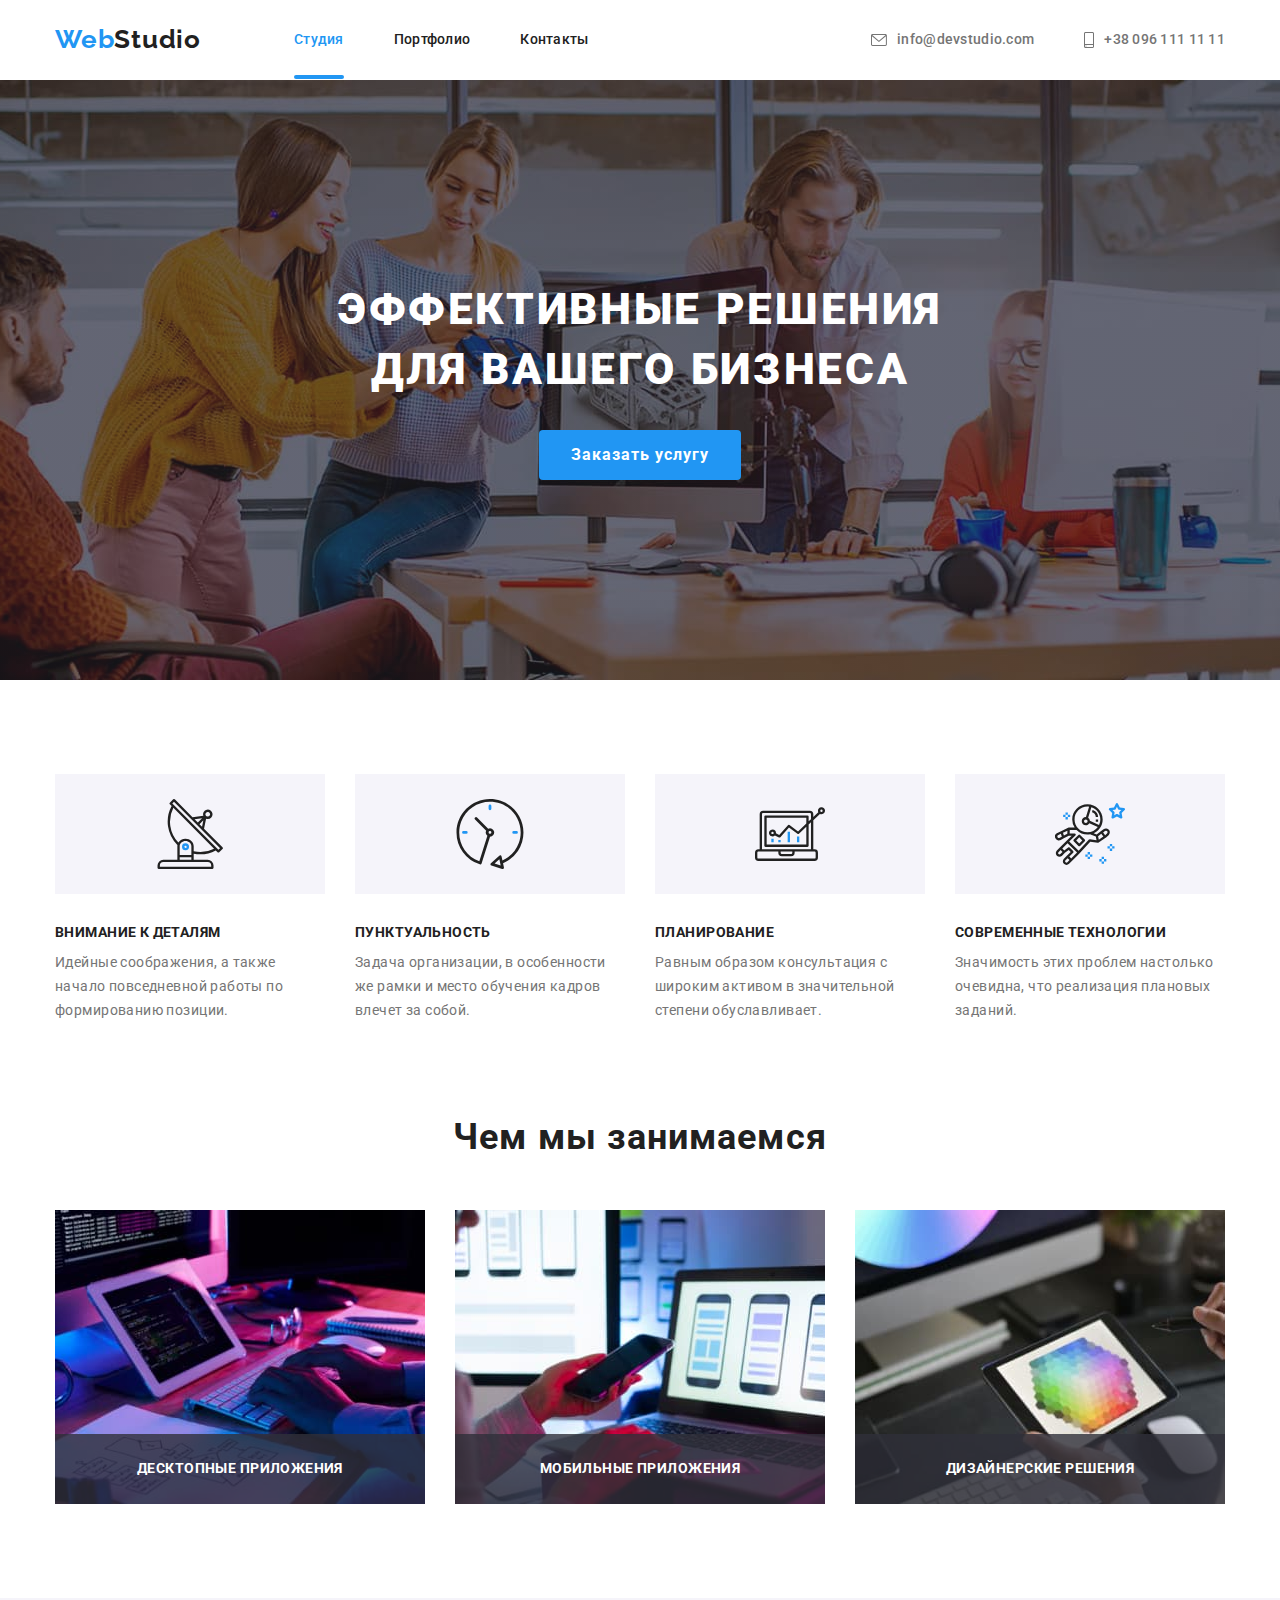
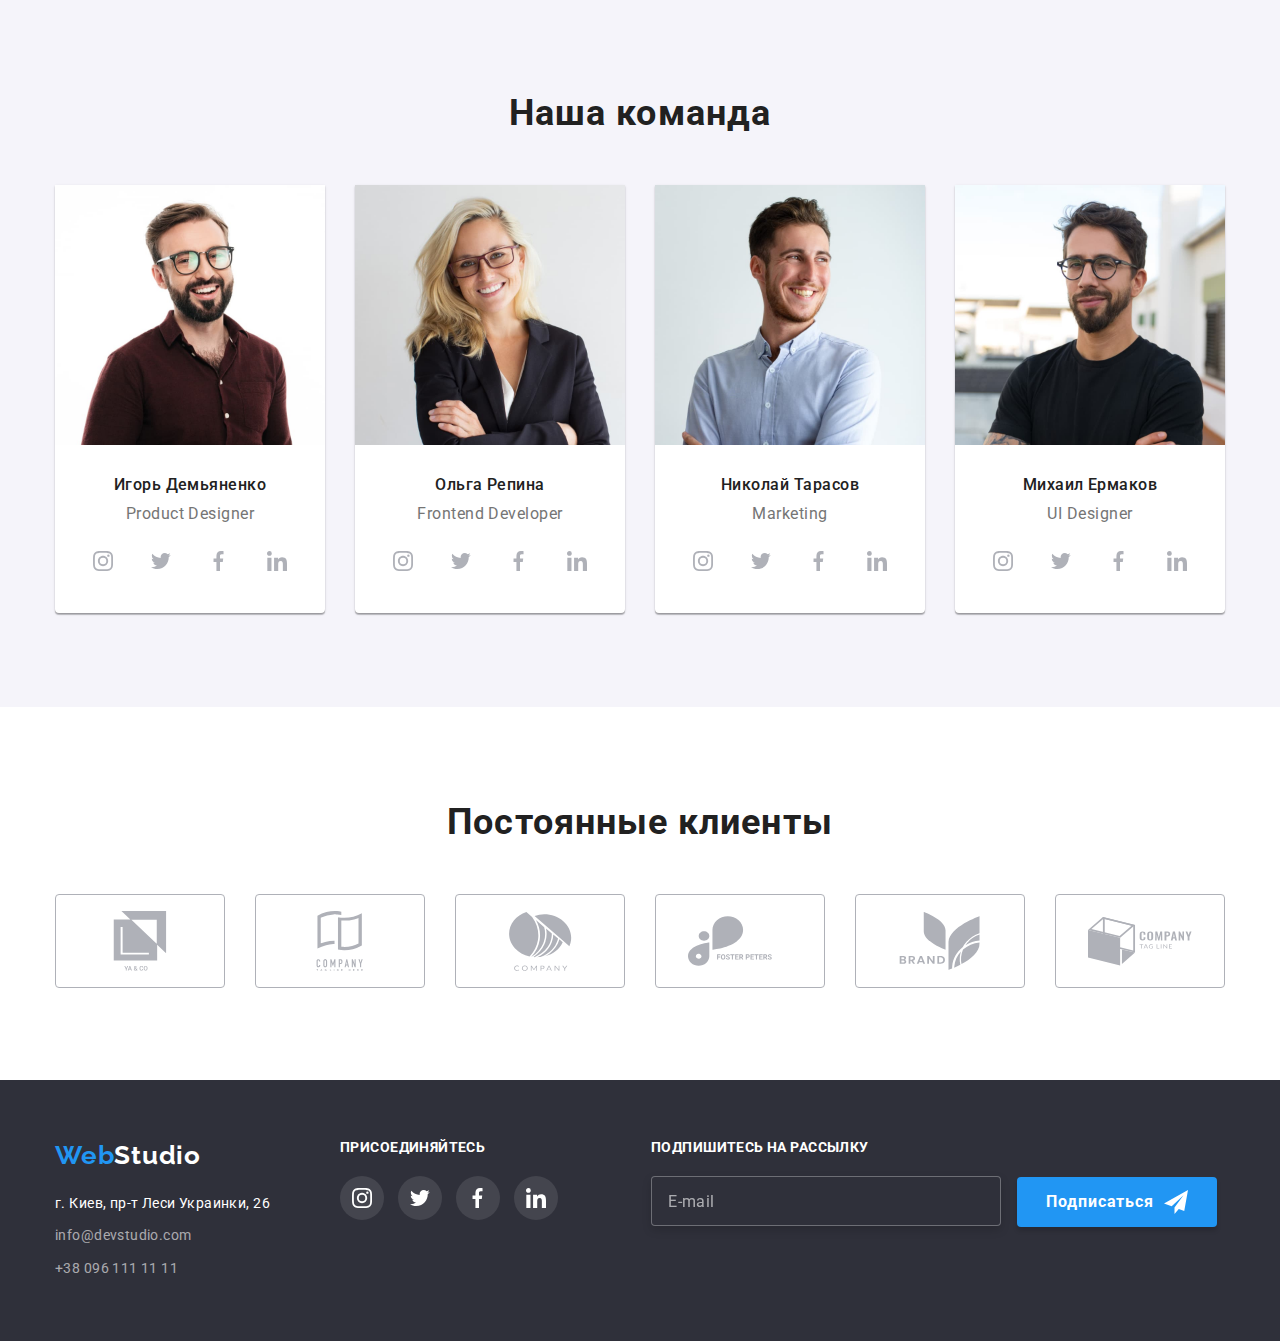
==== index.html @ 69c1532b "сдача дз" ====
<!DOCTYPE html>
<html lang="ru">
<head>
    <meta charset="UTF-8">
    <meta http-equiv="X-UA-Compatible" content="IE=edge">
    <meta name="viewport" content="width=device-width, initial-scale=1.0">
    <title>WebStudio</title>
    <link rel="preconnect" href="https://fonts.googleapis.com">
    <link rel="preconnect" href="https://fonts.gstatic.com" crossorigin>
    <link href="https://fonts.googleapis.com/css2?family=Raleway:wght@700&family=Roboto:wght@400;500;700;900&display=swap" rel="stylesheet"/>
    <link rel="stylesheet" href="https://cdnjs.cloudflare.com/ajax/libs/modern-normalize/1.1.0/modern-normalize.min.css">
    <link rel="stylesheet" href="./css/main.min.css">
</head>
<body>
<header class="header">
        <div class="conteiner page-header">
            <a href="index.html" class="page__logo--dark"><span class="page__logo--web">Web</span>Studio</a>
        <nav class="site-nav">
            <ul class="site-nav__list">
                <li class="site-nav__item"><a href="./index.html" class="site-nav__link site-nav__link--current">Студия</a></li>
                <li class="site-nav__item"><a href="./portfolio.html" class="site-nav__link">Портфолио</a></li>
                <li class="site-nav__item"><a href="/" class="site-nav__link">Контакты</a></li>
            </ul>
        </nav>
            <ul class="contacts">
                <li class="contacts__item">                    
                    <a href="mailto:info@devstudio.com" class="contacts__link">
                        <svg class="contacts__icon" width="16" height="12">
                            <use href="./images/sprite.svg#icon-mail"></use>
                        </svg>
                        info@devstudio.com
                    </a>
                </li>
                <li class="contacts__item">
                    <a href="tel:+380961111111" class ="contacts__link">
                        <svg class="contacts__icon" width="10" height="16">
                            <use href="./images/sprite.svg#icon-tel"></use>
                        </svg>
                        +38 096 111 11 11
                    </a>
                </li>
            </ul>
        </div>        
</header>
<main>
    <section class="hero">
        <h1 class="hero__title">ЭФФЕКТИВНЫЕ РЕШЕНИЯ<br> ДЛЯ ВАШЕГО БИЗНЕСА</h1>
        <button type="button" class="hero__btn btn" data-modal-open>Заказать услугу</button>
        <div class="backdrop backdrop--is-hidden" data-modal>
            <div class="modal">
                <button type="button" class="modal__close" data-modal-close>
                    <svg class="modal__icon--close" width="11" height="11">
                        <use href="./images/sprite.svg#icon-close"></use>
                    </svg> 
                </button>
                <h3 class="modal__title">Оставьте свои данные, мы вам перезвоним</h3>
                <form>
                    <label class="modal__label">
                        Имя
                        <div class="modal__row">
                            <input class="modal__input" type="text" name="username">
                            <svg class="modal__icon" width="18" height="18">
                                <use href="./images/sprite.svg#icon-name"></use>
                            </svg>
                        </div>
                    </label>
                    <label class="modal__label">
                        Телефон
                        <div class="modal__row">
                            <input class="modal__input" type="tel" name="phone_number">
                        <svg class="modal__icon" width="18" height="18">
                            <use href="./images/sprite.svg#icon-phone"></use>
                        </svg>
                        </div>
                    </label>
                    <label class="modal__label">
                        Почта
                        <div class="modal__row">
                            <input class="modal__input" type="email" name="email">
                        <svg class="modal__icon" width="18" height="18">
                            <use href="./images/sprite.svg#icon-email"></use>
                        </svg>
                        </div>
                    </label>
                    <label class="modal__label">
                        Комментарий
                        <div class="modal__row">
                            <textarea class="modal__input modal__input--coment " name="coment" rows="10" placeholder="Введите текст"></textarea>
                        </div>
                    </label>
                    <label class="modal__checkbox ">
                        <input class="modal__input--check" type="checkbox" name="licens">
                        <span class="modal__icon--check"></span>
                        Соглашаюсь с рассылкой и принимаю <a class="modal__link--licens" href="/">Условия договора</a>
                    </label>
                    <button class="modal__send btn" type="submit">Отправить</button>
                </form>
            </div>
        </div>
    </section>
    <section class="advantage section">
        <div class="conteiner">
        <ul class="advantage__list" >
            <li class="advantage__item">
                <div class="advant">
                    <svg class="advantage__icon" width="70" height="70">
                        <use href="./images/sprite.svg#icon-sputnik"></use>
                    </svg>
                </div>
                <h3 class="advantage__title">ВНИМАНИЕ К ДЕТАЛЯМ</h3>
                <p class="advantage__text">Идейные соображения, а также начало повседневной работы по формированию позиции.</p>
            </li>
            <li class="advantage__item">
                <div class="advant">
                    <svg class="advantage__icon" width="70" height="70">
                        <use href="./images/sprite.svg#icon-clock"></use>
                    </svg>
                </div>
                <h3 class="advantage__title">ПУНКТУАЛЬНОСТЬ</h3>
                <p class="advantage__text">Задача организации, в особенности же рамки и место обучения кадров влечет за собой.</p>
            </li>
            <li class="advantage__item">
               <div class="advant">
                    <svg class="advantage__icon" width="70" height="70">
                        <use href="./images/sprite.svg#icon-diagram"></use>
                    </svg>
               </div>
                <h3 class="advantage__title">ПЛАНИРОВАНИЕ</h3>
                <p class="advantage__text">Равным образом консультация с широким активом в значительной степени обуславливает.</p>
            </li>
            <li class="advantage__item">
                <div class="advant">
                    <svg class="advantage__icon" width="70" height="70">
                        <use href="./images/sprite.svg#icon-astronaut"></use>
                    </svg>
                </div>
                <h3 class="advantage__title">СОВРЕМЕННЫЕ ТЕХНОЛОГИИ</h3>
                <p class="advantage__text">Значимость этих проблем настолько очевидна, что реализация плановых заданий.</p>
            </li>
        </ul>
        </div>
    </section>
    <section class="job section">
        <div class="conteiner">
            <h2 class="job__title">Чем мы занимаемся</h2>
        <ul class="job__list">
            <li class="job__item">
                <img src="./images/01.jpg" alt="Разработка сайта" width="370">
                <p class="job__text">Десктопные приложения</p>
            </li>
            <li class="job__item">
                <img src="./images/02.jpg" alt="Адаптивная верстка сайта" width="370">
                <p class="job__text">Мобильные приложения</p>
            </li>
            <li class="job__item">
                <img src="./images/03.jpg" alt="Разработка дизайна" width="370">
                <p class="job__text">Дизайнерские решения</p>
            </li>
        </ul>
        </div>
    </section>
    <section class="team section">
       <div class="conteiner">
            <h2 class="team__title">Наша команда</h2>
        <ul class="team__list">
            <li class="team__item">
                <img src="./images/1.jpg" alt="Игорь Демьяненко" width="270">
                <div class="teams">
                    <h3 class="team__subtitle">Игорь Демьяненко</h3>
                    <p lang="en" class="team__text">Product Designer</p>
                    <a href="https://www.instagram.com/" class="meseng">
                        <svg class="meseng__icon" width="20" height="20">
                            <use href="./images/sprite.svg#icon-instagram"></use>
                        </svg>
                    </a>
                    <a href="https://twitter.com/" class="meseng">
                        <svg class="meseng__icon" width="20" height="20">
                            <use href="./images/sprite.svg#icon-tvitter"></use>
                        </svg>
                    </a>
                    <a href="https://facebook.com/" class="meseng">
                        <svg class="meseng__icon" width="20" height="20">
                            <use href="./images/sprite.svg#icon-facebook"></use>
                        </svg>
                    </a>
                    <a href="https://www.linkedin.com/" class="meseng">
                        <svg class="meseng__icon" width="20" height="20">
                            <use href="./images/sprite.svg#icon-linkedin"></use>
                        </svg>
                    </a>
                </div>
            </li>
            <li class="team__item">
                <img src="./images/2.jpg" alt="Ольга Репина" width="270">
                <div class="teams">
                    <h3 class="team__subtitle">Ольга Репина</h3>
                    <p lang="en" class="team__text">Frontend Developer</p>
                    <a href="https://www.instagram.com/" class="meseng">
                        <svg class="meseng__icon" width="20" height="20">
                            <use href="./images/sprite.svg#icon-instagram"></use>
                        </svg>
                    </a>
                    <a href="https://twitter.com/" class="meseng">
                        <svg class="meseng__icon" width="20" height="20">
                            <use href="./images/sprite.svg#icon-tvitter"></use>
                        </svg>
                    </a>
                    <a href="https://facebook.com/" class="meseng">
                        <svg class="meseng__icon" width="20" height="20">
                            <use href="./images/sprite.svg#icon-facebook"></use>
                        </svg>
                    </a>
                    <a href="https://www.linkedin.com/" class="meseng">
                        <svg class="meseng__icon" width="20" height="20">
                            <use href="./images/sprite.svg#icon-linkedin"></use>
                        </svg>
                    </a>
                </div>
            </li>
            <li class="team__item">
                <img src="./images/3.jpg" alt="Николай Тарасов" width="270">
                <div class="teams">
                    <h3 class="team__subtitle">Николай Тарасов</h3>
                    <p lang="en" class="team__text">Marketing</p>
                    <a href="https://www.instagram.com/" class="meseng">
                        <svg class="meseng__icon" width="20" height="20">
                            <use href="./images/sprite.svg#icon-instagram"></use>
                        </svg>
                    </a>
                    <a href="https://twitter.com/" class="meseng">
                        <svg class="meseng__icon" width="20" height="20">
                            <use href="./images/sprite.svg#icon-tvitter"></use>
                        </svg>
                    </a>
                    <a href="https://facebook.com/" class="meseng">
                        <svg class="meseng__icon" width="20" height="20">
                            <use href="./images/sprite.svg#icon-facebook"></use>
                        </svg>
                    </a>
                    <a href="https://www.linkedin.com/" class="meseng">
                        <svg class="meseng__icon" width="20" height="20">
                            <use href="./images/sprite.svg#icon-linkedin"></use>
                        </svg>
                    </a>
                </div>
            </li>
            <li class="team__item">
                <img src="./images/4.jpg" alt="Михаил Ермаков" width="270">
                <div class="teams">
                    <h3 class="team__subtitle">Михаил Ермаков</h3>
                    <p lang="en" class="team__text">UI Designer</p>
                    <a href="https://www.instagram.com/" class="meseng">
                        <svg class="meseng__icon" width="20" height="20">
                            <use href="./images/sprite.svg#icon-instagram"></use>
                        </svg>
                    </a>
                    <a href="https://twitter.com/" class="meseng">
                        <svg class="meseng__icon" width="20" height="20">
                            <use href="./images/sprite.svg#icon-tvitter"></use>
                        </svg>
                    </a>
                    <a href="https://facebook.com/" class="meseng">
                        <svg class="meseng__icon" width="20" height="20">
                            <use href="./images/sprite.svg#icon-facebook"></use>
                        </svg>
                    </a>
                    <a href="https://www.linkedin.com/" class="meseng">
                        <svg class="meseng__icon" width="20" height="20">
                            <use href="./images/sprite.svg#icon-linkedin"></use>
                        </svg>
                    </a>
                </div>
            </li>
        </ul>
       </div>
    </section>
    <section class="clients section">
        <h2 class="clients__title">Постоянные клиенты</h2>
        <ul class="clients__list">
            <li class="clients__item">
                <a href="" class="clients__link">
                    <svg class="clients__icon" width="106" height="60">
                        <use href="./images/sprite.svg#icon-logo1"></use>
                    </svg>
                </a>
            </li>
            <li class="clients__item">
                <a href="" class="clients__link">
                    <svg class="clients__icon" width="106" height="60">
                        <use href="./images/sprite.svg#icon-logo2"></use>
                    </svg>
                </a>
            </li>
            <li class="clients__item">
                <a href="" class="clients__link">
                    <svg class="clients__icon" width="106" height="60">
                        <use href="./images/sprite.svg#icon-logo3"></use>
                    </svg>
                </a>
            </li>
            <li class="clients__item">
                <a href="" class="clients__link">
                    <svg class="clients__icon" width="106" height="60">
                        <use href="./images/sprite.svg#icon-logo4"></use>
                    </svg>
                </a>
            </li>
            <li class="clients__item">
                <a href="" class="clients__link">
                    <svg class="clients__icon" width="106" height="60">
                        <use href="./images/sprite.svg#icon-logo5"></use>
                    </svg>
                </a>
            </li>
            <li class="clients__item">
                <a href="" class="clients__link">
                    <svg class="clients__icon" width="106" height="60">
                        <use href="./images/sprite.svg#icon-logo6"></use>
                    </svg>
                </a>
            </li>
        </ul>
    </section>
</main>
<footer class="footer">
    <div class="conteiner footer__column">
         <div>
                <a href="index.html" class="footer__logo--white"><span class="page__logo--web">Web</span>Studio</a>
            <address>
            <ul class="address">
                <li class="address__item"><a href="" class="address__text">г. Киев, пр-т Леси Украинки, 26</a></li>
                <li class="address__item"><a href="mailto:info@devstudio.com" class="address__link">info@devstudio.com</a></li>
                <li class="address__item"><a href="tel:+380961111111" class="address__link">+38 096 111 11 11</a></li>      
            </ul>
            </address>
         </div>
        <div class="folov">
        <h3 class="folov__title">ПРИСОЕДИНЯЙТЕСЬ</h3>
        <ul class="folov__list">
            <li class="folov__item">
                <a href="https://www.instagram.com/" class="folov__link">
                    <svg class="folov__icon" width="20" height="20">
                        <use href="./images/sprite.svg#icon-instagram"></use>
                    </svg>
                </a>
            </li>
            <li class="folov__item">
                <a href="https://twitter.com/" class="folov__link">
                    <svg class="folov__icon" width="20" height="20">
                        <use href="./images/sprite.svg#icon-tvitter"></use>
                    </svg>
                </a>
            </li>
            <li class="folov__item">
                <a href="https://facebook.com/" class="folov__link">
                    <svg class="folov__icon" width="20" height="20">
                        <use href="./images/sprite.svg#icon-facebook"></use>
                    </svg>
                </a>
            </li>
            <li class="folov__item">
                <a href="https://www.linkedin.com/" class="folov__link">
                    <svg class="folov__icon" width="20" height="20">
                        <use href="./images/sprite.svg#icon-linkedin"></use>
                    </svg>
                </a>
            </li>
        </ul>
        </div>
        <div class="send">
        <h3 class="send__title">Подпишитесь на рассылку</h3>
        <form>
            <label class="send__label">
                <input class="send__input" type="email" name="email" placeholder="E-mail"/>
            </label>
        <button type="submit" class="send__btn btn">
            Подписаться
            <svg class="send__icon" width="24" height="24">
                <use href="./images/sprite.svg#icon-send"></use>
            </svg>
        </button>
        </form>
    </div>
    </div>
    
</footer>
    <script src="./js/modal.js"></script>
</body>
</html>
---- css/main.min.css ----
:root{--main-color-bg: #ffffff;--main-color-text: #757575;--bg-color-foot:#2F303A;--secondary-color-text:#212121;--secondary-color-bg: #F5F4FA;--color-accent: #2196F3;--color-adress: rgba(255, 255, 255, 0.6);--color-meseng: #AFB1B8}body{background-color:var(--main-color-bg);color:var(--main-color-text);font-family:'Roboto', sans-serif}ul{list-style:none;margin-top:0}h1,h2,h3,h4,h5,h6,p,ul{margin:0;padding:0}img{display:block}.conteiner{width:1200px;margin:0 auto;padding:0 15px}.section{padding-top:94px;padding-bottom:94px}.btn{cursor:pointer;color:var(--main-color-bg);background-color:var(--color-accent);font-weight:700;font-size:16px;line-height:1.87;text-align:center;letter-spacing:0.06em;border-radius:4px;border:none}.line{border-bottom:1px solid #ECECEC}.header{padding-top:24px;padding-bottom:25px}.page-header{display:-webkit-box;display:-ms-flexbox;display:flex;-webkit-box-align:center;-ms-flex-align:center;align-items:center}.page__logo--dark{color:var(--secondary-color-text);font-family:'Raleway', sans-serif;font-weight:700;font-size:26px;line-height:1.2;letter-spacing:0.03em;text-decoration:none}.page__logo--web{color:var(--color-accent)}.site-nav{margin-left:93px}.site-nav__list{display:-webkit-box;display:-ms-flexbox;display:flex}.site-nav__item{margin-right:50px}.site-nav__item:last-child{margin-right:0}.site-nav__link{position:relative;padding:32px 0;color:var(--secondary-color-text);font-weight:500;font-size:14px;line-height:1.14;letter-spacing:0.02em;text-decoration:none;-webkit-transition:color 250ms cubic-bezier(0.4, 0, 0.2, 1);transition:color 250ms cubic-bezier(0.4, 0, 0.2, 1)}.site-nav__link:hover,.site-nav__link:focus{color:var(--color-accent)}.site-nav__link--current{color:var(--color-accent)}.site-nav__link--current::after{content:'';display:block;width:100%;height:4px;background:var(--color-accent);border-radius:2px;position:absolute;left:0;bottom:0}.contacts{display:-webkit-box;display:-ms-flexbox;display:flex;margin-left:auto;-webkit-box-align:center;-ms-flex-align:center;align-items:center}.contacts__link{display:-webkit-box;display:-ms-flexbox;display:flex;-webkit-box-align:center;-ms-flex-align:center;align-items:center;color:var(--main-color-text);-webkit-transition:color 250ms cubic-bezier(0.4, 0, 0.2, 1);transition:color 250ms cubic-bezier(0.4, 0, 0.2, 1)}.contacts__link:hover,.contacts__link:focus{color:var(--color-accent)}.contacts__icon{margin-right:10px;fill:currentColor}.contacts__item{margin-right:50px}.contacts__item:last-child{margin-right:0}.contacts__link{font-weight:500;font-size:14px;line-height:1.14;letter-spacing:0.02em;text-decoration:none}.hero{position:relative;text-align:center;padding-top:200px;padding-bottom:200px;max-width:1600px;height:600px;margin-left:auto;margin-right:auto;background-color:var(--bg-color-foot);background-image:-webkit-gradient(linear, left top, right top, from(rgba(47,48,58,0.4)), to(rgba(47,48,58,0.4))),url("../images/bg-hero.jpg");background-image:linear-gradient(to right, rgba(47,48,58,0.4), rgba(47,48,58,0.4)),url("../images/bg-hero.jpg");background-repeat:no-repeat;background-position:center;background-size:cover}.hero__title{padding-bottom:30px;color:var(--main-color-bg);font-weight:900;font-size:44px;line-height:1.36;text-align:center;letter-spacing:0.06em}.hero__btn{padding:10px 32px}.backdrop{position:fixed;top:0;left:0;width:100%;height:100%;z-index:1;background:rgba(0,0,0,0.2);opacity:1;-webkit-transition:opacity 250ms cubic-bezier(0.4, 0, 0.2, 1),visibility 250ms cubic-bezier(0.4, 0, 0.2, 1);transition:opacity 250ms cubic-bezier(0.4, 0, 0.2, 1),visibility 250ms cubic-bezier(0.4, 0, 0.2, 1)}.backdrop--is-hidden{opacity:0;pointer-events:none;visibility:hidden}.backdrop--is-hidden .modal{-webkit-transform:translate(-50%, -50%) scale(1.1);transform:translate(-50%, -50%) scale(1.1)}.modal{position:absolute;top:50%;left:50%;width:528px;height:581px;padding:40px;background-color:var(--main-color-bg);-webkit-transform:translate(-50%, -50%) scale(1);transform:translate(-50%, -50%) scale(1);-webkit-transition:-webkit-transform 250ms cubic-bezier(0.4, 0, 0.2, 1);transition:-webkit-transform 250ms cubic-bezier(0.4, 0, 0.2, 1);transition:transform 250ms cubic-bezier(0.4, 0, 0.2, 1);transition:transform 250ms cubic-bezier(0.4, 0, 0.2, 1), -webkit-transform 250ms cubic-bezier(0.4, 0, 0.2, 1)}.modal__close{width:30px;height:30px;position:absolute;top:8px;right:8px;background-color:var(--main-color-bg);border-radius:50%;border:1px solid rgba(0,0,0,0.1);cursor:pointer;-webkit-transition:color 250ms cubic-bezier(0.4, 0, 0.2, 1);transition:color 250ms cubic-bezier(0.4, 0, 0.2, 1)}.modal__close:hover,.modal__close:focus{color:var(--color-accent)}.modal__icon--close{fill:currentColor}.modal__icon{fill:currentColor}.modal__title{margin-bottom:12px;font-weight:700;font-size:20px;line-height:1.15;text-align:center;letter-spacing:0.03em;color:var(--secondary-color-text)}.modal__label{position:relative;display:block;font-size:12px;line-height:1.16;letter-spacing:0.01em;color:var(--main-color-text);text-align:left;margin-top:10px}.modal__label:first-child{margin-top:0}.modal__input{padding-left:42px;width:100%;min-height:40px;margin-top:4px;border:1px solid rgba(33,33,33,0.2);border-radius:4px;outline:none;-webkit-transition:border-color 250ms cubic-bezier(0.4, 0, 0.2, 1);transition:border-color 250ms cubic-bezier(0.4, 0, 0.2, 1)}.modal__row{color:var(--secondary-color-text)}.modal__row:focus-within .modal__input,.modal__row:focus-within .modal__icon{border-color:var(--color-accent);fill:var(--color-accent)}.modal__icon{position:absolute;top:50%;left:12px;display:inline-block;fill:currentColor;-webkit-transition:fill 250ms cubic-bezier(0.4, 0, 0.2, 1);transition:fill 250ms cubic-bezier(0.4, 0, 0.2, 1)}.modal__input--coment{padding:12px 16px;resize:none;max-height:120px}.modal__input--coment::-webkit-input-placeholder{font-size:14px;line-height:16px;letter-spacing:0.01em;color:rgba(117,117,117,0.5)}.modal__input--coment:-ms-input-placeholder{font-size:14px;line-height:16px;letter-spacing:0.01em;color:rgba(117,117,117,0.5)}.modal__input--coment::-ms-input-placeholder{font-size:14px;line-height:16px;letter-spacing:0.01em;color:rgba(117,117,117,0.5)}.modal__input--coment::placeholder{font-size:14px;line-height:16px;letter-spacing:0.01em;color:rgba(117,117,117,0.5)}.modal__checkbox{display:-webkit-box;display:-ms-flexbox;display:flex;-webkit-box-align:center;-ms-flex-align:center;align-items:center;margin-top:20px;text-align:center;font-size:14px;line-height:1.71;letter-spacing:0.03em}.modal__input--check{position:absolute;width:1px;height:1px;margin:-1px;border:0;padding:0;clip:rect(0 0 0 0);overflow:hidden}.modal__input--check:checked+.modal__icon--check{border-color:var(--color-accent);background-color:var(--color-accent);background-image:url("../images/check.svg");background-size:contain;background-origin:border-box}.modal__icon--check{display:inline-block;margin-right:7px;width:16px;height:15px;border:2px solid var(--secondary-color-text);border-radius:2px;-webkit-transition:background-color 250ms cubic-bezier(0.4, 0, 0.2, 1),border-color 250ms cubic-bezier(0.4, 0, 0.2, 1),background-image 250ms cubic-bezier(0.4, 0, 0.2, 1),background-size 250ms cubic-bezier(0.4, 0, 0.2, 1),background-origin 250ms cubic-bezier(0.4, 0, 0.2, 1);transition:background-color 250ms cubic-bezier(0.4, 0, 0.2, 1),border-color 250ms cubic-bezier(0.4, 0, 0.2, 1),background-image 250ms cubic-bezier(0.4, 0, 0.2, 1),background-size 250ms cubic-bezier(0.4, 0, 0.2, 1),background-origin 250ms cubic-bezier(0.4, 0, 0.2, 1)}.modal__link--licens{color:var(--color-accent)}.modal__send{width:200px;height:50px;margin-top:30px;-webkit-box-shadow:0px 4px 4px rgba(0,0,0,0.15);box-shadow:0px 4px 4px rgba(0,0,0,0.15)}.advantage{padding-bottom:0}.advantage__list{display:-webkit-box;display:-ms-flexbox;display:flex;-webkit-box-pack:justify;-ms-flex-pack:justify;justify-content:space-between}.advantage__item{max-width:270px}.advant{display:-webkit-box;display:-ms-flexbox;display:flex;-webkit-box-pack:center;-ms-flex-pack:center;justify-content:center;-webkit-box-align:center;-ms-flex-align:center;align-items:center;background:var(--secondary-color-bg);width:270px;height:120px;margin-bottom:30px}.advantage__title{margin-bottom:10px;color:var(--secondary-color-text);font-weight:700;font-size:14px;line-height:1.2;letter-spacing:0.03em}.advantage__text{font-size:14px;line-height:1.7;letter-spacing:0.03em}.job__list{display:-webkit-box;display:-ms-flexbox;display:flex;-webkit-box-pack:justify;-ms-flex-pack:justify;justify-content:space-between}.job__item{position:relative;max-width:370px}.job__title{margin-bottom:50px;color:var(--secondary-color-text);font-weight:700;font-size:36px;line-height:1.2;text-align:center;letter-spacing:0.03em}.job__text{position:absolute;left:0;bottom:0;display:-webkit-box;display:-ms-flexbox;display:flex;-webkit-box-pack:center;-ms-flex-pack:center;justify-content:center;-webkit-box-align:center;-ms-flex-align:center;align-items:center;width:370px;height:70px;font-weight:700;font-size:14px;line-height:1.14;letter-spacing:0.03em;text-transform:uppercase;color:var(--main-color-bg);background-color:rgba(47,48,58,0.8)}.team{background-color:var(--secondary-color-bg);text-align:center}.team__list{display:-webkit-box;display:-ms-flexbox;display:flex;-webkit-box-pack:justify;-ms-flex-pack:justify;justify-content:space-between}.teams{padding-top:30px;padding-bottom:30px}.team__title{margin-bottom:50px;color:var(--secondary-color-text);font-weight:700;font-size:36px;line-height:1.2;text-align:center;letter-spacing:0.03em}.team__item{background-color:var(--main-color-bg);-webkit-box-shadow:0px 1px 3px rgba(0,0,0,0.12),0px 1px 1px rgba(0,0,0,0.14),0px 2px 1px rgba(0,0,0,0.2);box-shadow:0px 1px 3px rgba(0,0,0,0.12),0px 1px 1px rgba(0,0,0,0.14),0px 2px 1px rgba(0,0,0,0.2);border-radius:0px 0px 4px 4px}.team__subtitle{margin-bottom:10px;color:var(--secondary-color-text);font-weight:500;font-size:16px;line-height:1.2;letter-spacing:0.03em}.team__text{font-size:16px;line-height:1.2;letter-spacing:0.03em}.meseng{margin-top:16px;width:44px;height:44px;display:-webkit-inline-box;display:-ms-inline-flexbox;display:inline-flex;-webkit-box-pack:center;-ms-flex-pack:center;justify-content:center;-webkit-box-align:center;-ms-flex-align:center;align-items:center;color:var(--color-meseng);border-radius:50%;margin-right:10px;-webkit-transition:color 250ms cubic-bezier(0.4, 0, 0.2, 1),background-color 250ms cubic-bezier(0.4, 0, 0.2, 1);transition:color 250ms cubic-bezier(0.4, 0, 0.2, 1),background-color 250ms cubic-bezier(0.4, 0, 0.2, 1)}.meseng:last-child{margin-right:0}.meseng:hover,.meseng:focus{background-color:var(--color-accent);border-radius:50%;color:var(--main-color-bg)}.meseng__icon{fill:currentColor}.clients__title{margin-bottom:50px;color:var(--secondary-color-text);font-weight:700;font-size:36px;line-height:1.2;text-align:center;letter-spacing:0.03em}.clients__list{display:-webkit-box;display:-ms-flexbox;display:flex;-webkit-box-pack:center;-ms-flex-pack:center;justify-content:center;-webkit-box-align:center;-ms-flex-align:center;align-items:center}.clients__item{width:170px;height:92px;margin-right:30px}.clients__item:last-child{margin-right:0}.clients__link{display:-webkit-box;display:-ms-flexbox;display:flex;-webkit-box-pack:center;-ms-flex-pack:center;justify-content:center;padding:16px 32px;border:1px solid var(--color-meseng);color:var(--color-meseng);border-radius:4px;-webkit-transition:border 250ms cubic-bezier(0.4, 0, 0.2, 1),color 250ms cubic-bezier(0.4, 0, 0.2, 1);transition:border 250ms cubic-bezier(0.4, 0, 0.2, 1),color 250ms cubic-bezier(0.4, 0, 0.2, 1)}.clients__link:hover,.clients__link:focus{color:var(--color-accent);border:1px solid var(--color-accent)}.clients__icon{fill:currentColor}.footer{margin-left:auto;margin-right:auto;padding-top:60px;padding-bottom:60px;background-color:var(--bg-color-foot)}.footer__column{display:-webkit-box;display:-ms-flexbox;display:flex}.footer__logo--white{font-family:'Raleway', sans-serif;color:var(--main-color-bg);font-weight:700;font-size:26px;line-height:1.2;letter-spacing:0.03em;text-decoration:none}.address{margin-top:20px}.address__item{margin-bottom:9px}.address__item:last-child{margin-bottom:0}.address__link{display:inline-block;color:var(--color-adress);font-size:14px;line-height:1.7;letter-spacing:0.03em;text-decoration:none;font-style:normal;-webkit-transition:color 250ms cubic-bezier(0.4, 0, 0.2, 1);transition:color 250ms cubic-bezier(0.4, 0, 0.2, 1)}.address__link:hover,.address__link:focus{color:var(--color-accent)}.address__text{color:var(--main-color-bg);font-size:14px;line-height:1.7;letter-spacing:0.03em;font-style:normal;text-decoration:none;-webkit-transition:color 250ms cubic-bezier(0.4, 0, 0.2, 1);transition:color 250ms cubic-bezier(0.4, 0, 0.2, 1)}.address__text:hover,.address__text:focus{color:var(--color-accent)}.folov{margin-left:70px}.folov__title{font-weight:700;font-size:14px;line-height:1.14;letter-spacing:0.03em;text-transform:uppercase;color:var(--main-color-bg)}.folov__list{color:var(--main-color-bg)}.folov__item{margin-top:20px;width:44px;height:44px;display:-webkit-inline-box;display:-ms-inline-flexbox;display:inline-flex;background:rgba(255,255,255,0.1);border-radius:50%;margin-right:10px}.folov__item:last-child{margin-right:0}.folov__link{color:var(--main-color-bg);padding:12px;border-radius:50%;-webkit-transition:background-color 250ms cubic-bezier(0.4, 0, 0.2, 1);transition:background-color 250ms cubic-bezier(0.4, 0, 0.2, 1)}.folov__link:hover,.folov__link:focus{background-color:var(--color-accent);border-radius:50%}.folov__icon{fill:currentColor}.send{margin-left:93px}.send__title{margin-bottom:20px;font-weight:700;font-size:14px;line-height:1.14;letter-spacing:0.03em;text-transform:uppercase;color:var(--main-color-bg)}.send__btn{display:-webkit-inline-box;display:-ms-inline-flexbox;display:inline-flex;-webkit-box-align:center;-ms-flex-align:center;align-items:center;-webkit-box-pack:center;-ms-flex-pack:center;justify-content:center;margin-left:12px;width:200px;height:50px;-webkit-box-shadow:0px 4px 4px rgba(0,0,0,0.15);box-shadow:0px 4px 4px rgba(0,0,0,0.15)}.send__icon{margin-left:10px}.send__input{width:350px;height:50px;padding-left:16px;color:white;border:1px solid rgba(255,255,255,0.3);-webkit-filter:drop-shadow(0px 4px 4px rgba(0,0,0,0.15));filter:drop-shadow(0px 4px 4px rgba(0,0,0,0.15));border-radius:4px;background-color:var(--bg-color-foot);outline:none;-webkit-transition:border-color 250ms cubic-bezier(0.4, 0, 0.2, 1);transition:border-color 250ms cubic-bezier(0.4, 0, 0.2, 1)}.send__input::-webkit-input-placeholder{font-size:16px;line-height:1.25;font-weight:400;letter-spacing:0.03em;color:rgba(255,255,255,0.6)}.send__input:-ms-input-placeholder{font-size:16px;line-height:1.25;font-weight:400;letter-spacing:0.03em;color:rgba(255,255,255,0.6)}.send__input::-ms-input-placeholder{font-size:16px;line-height:1.25;font-weight:400;letter-spacing:0.03em;color:rgba(255,255,255,0.6)}.send__input::placeholder{font-size:16px;line-height:1.25;font-weight:400;letter-spacing:0.03em;color:rgba(255,255,255,0.6)}.send__label:focus-within .send__input{border-color:var(--color-accent)}
/*# sourceMappingURL=main.min.css.map */
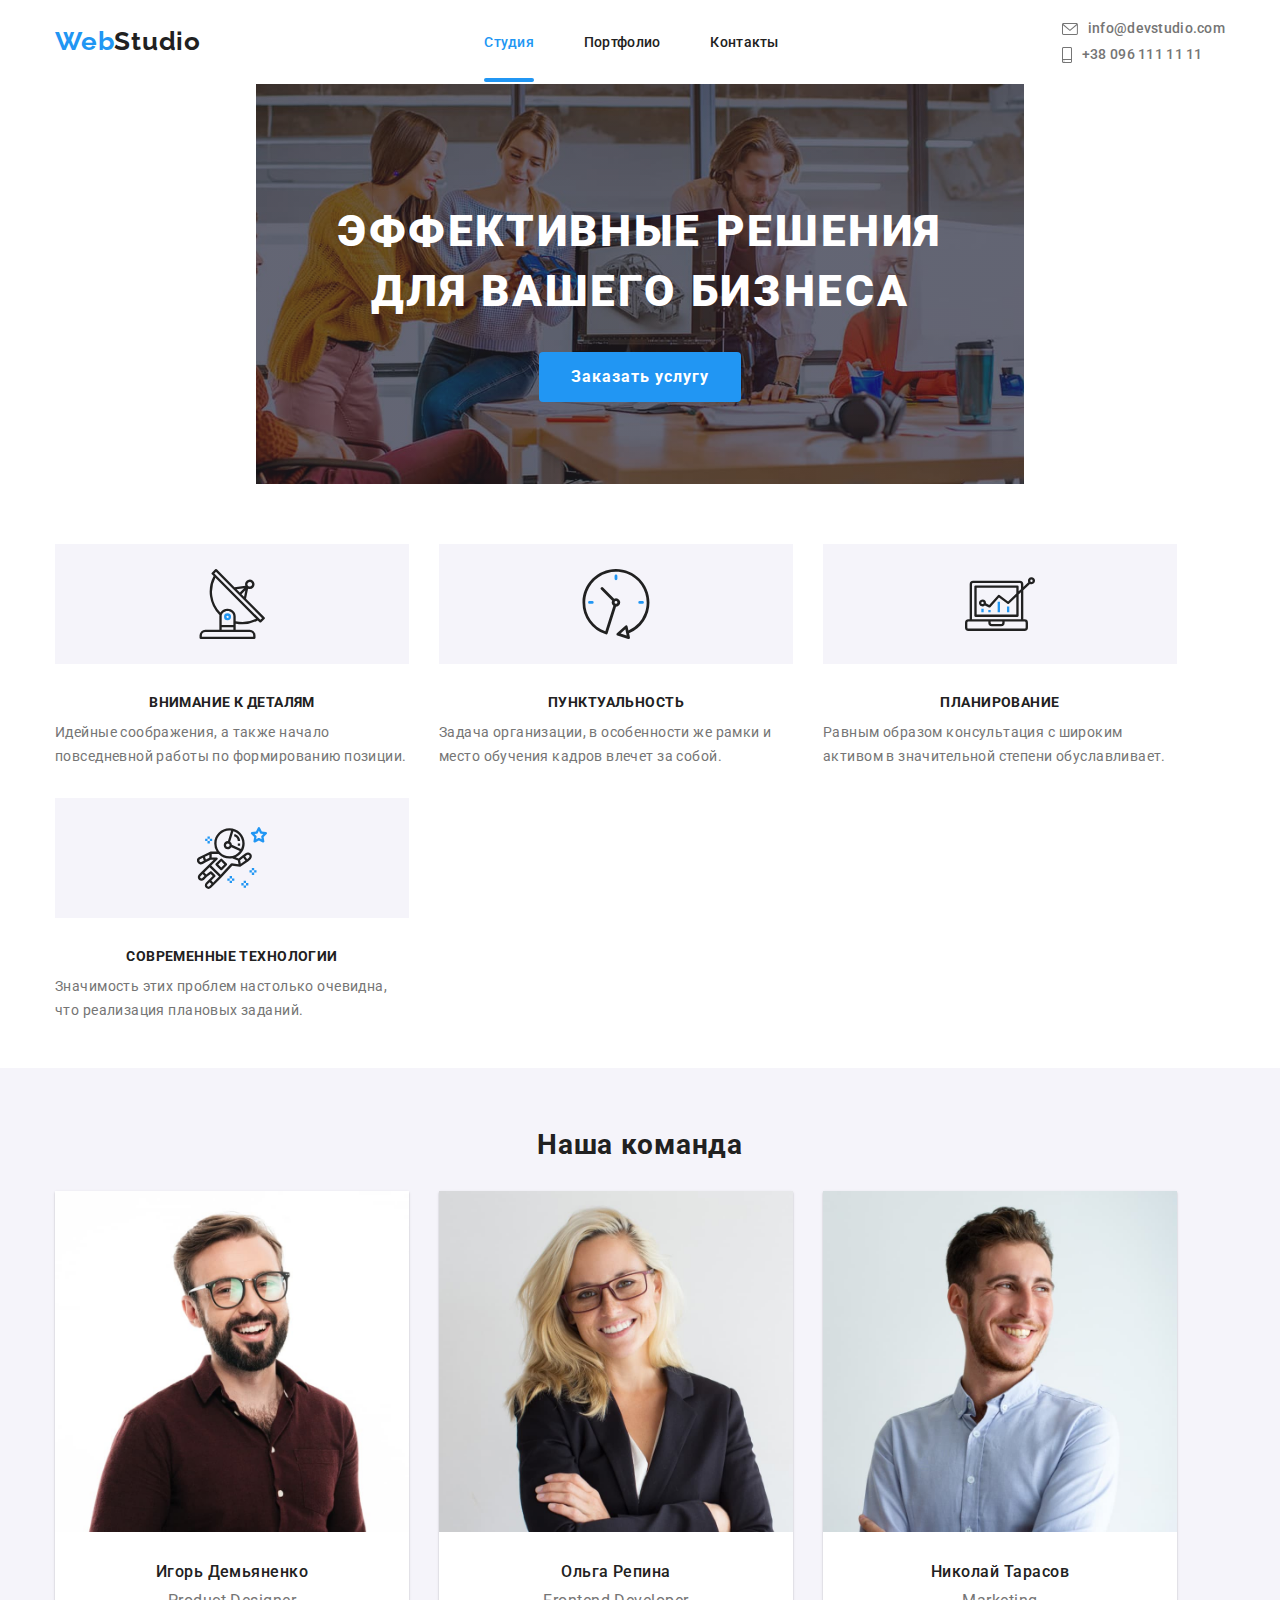
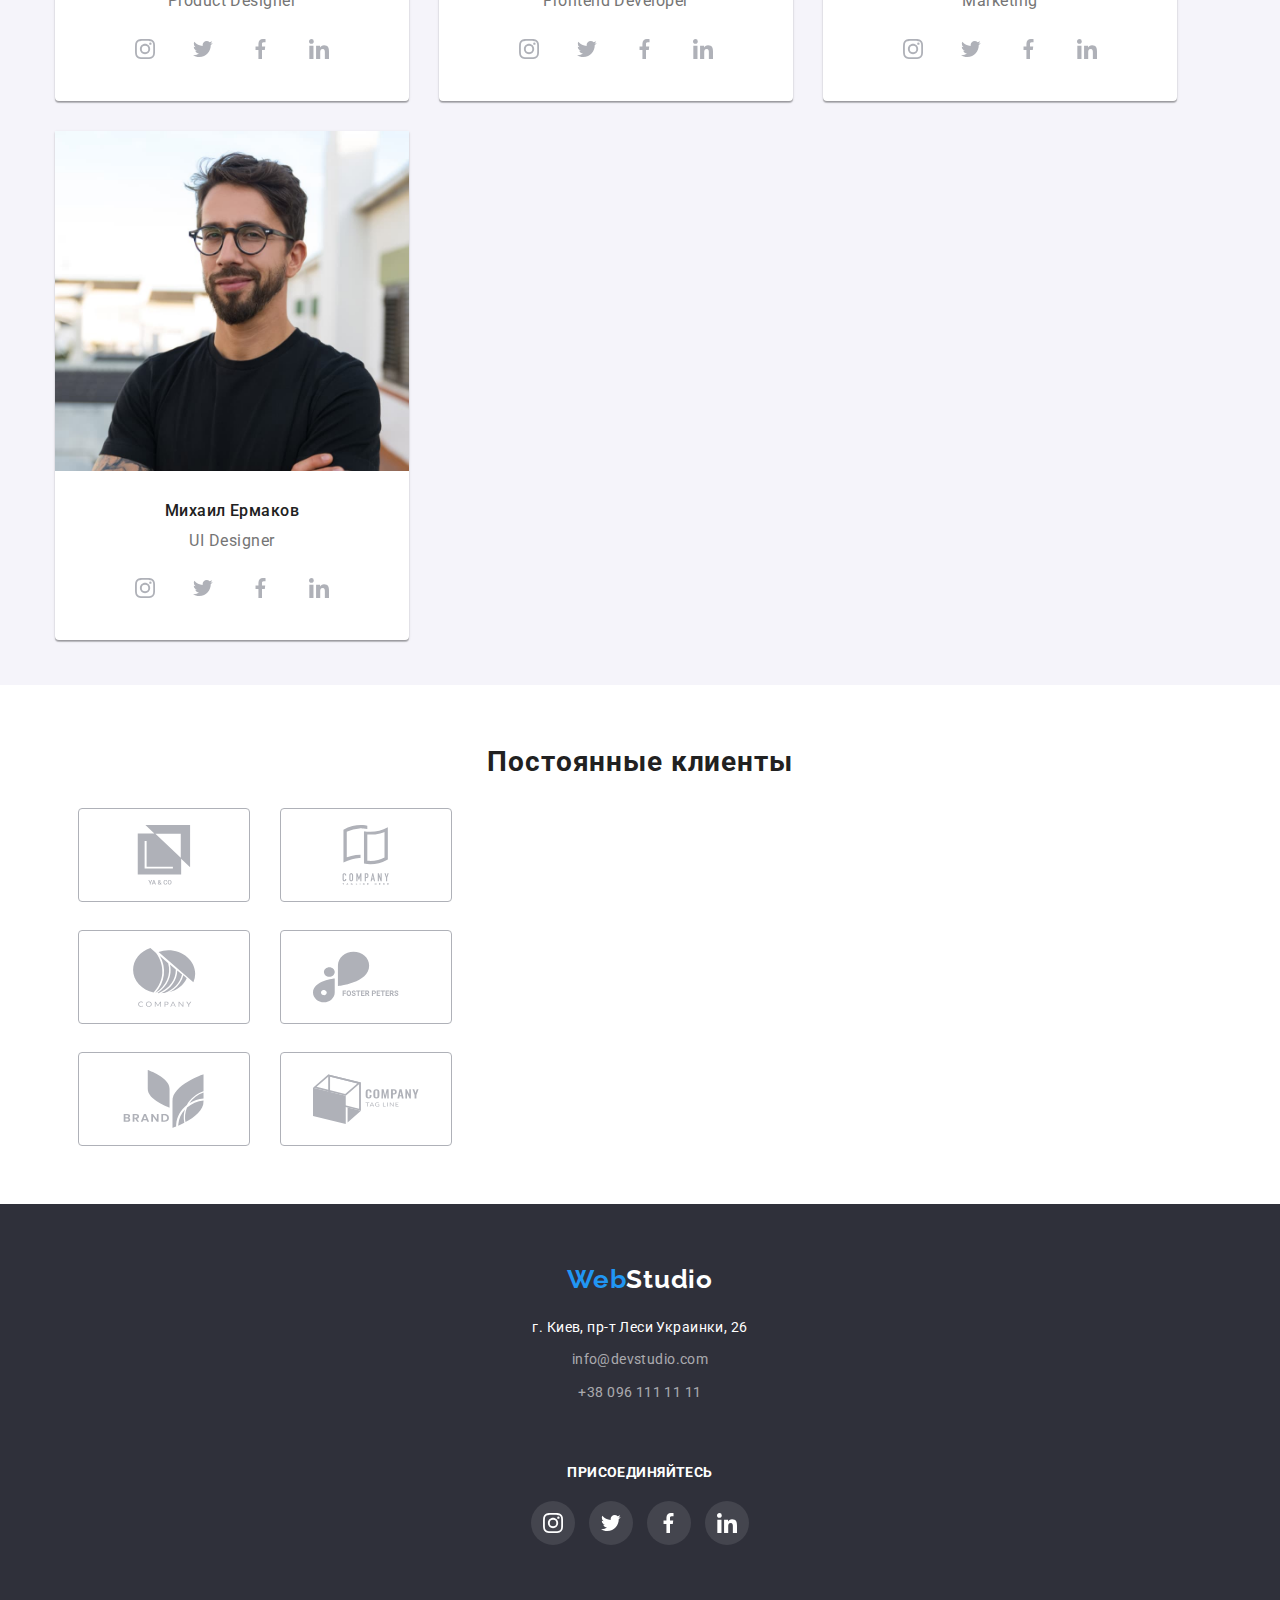
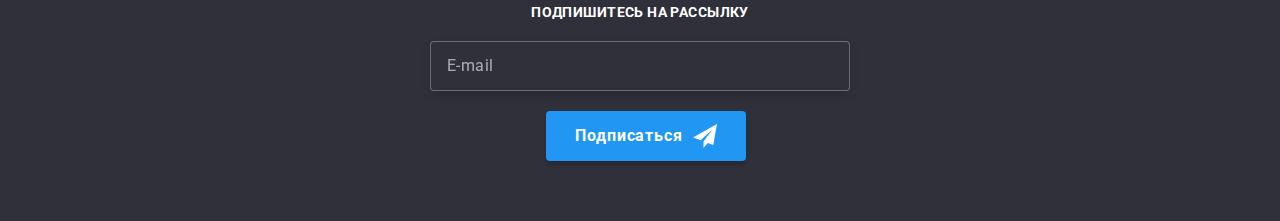
==== commit c9e82556: "сдача дз" ====
--- a/index.html
+++ b/index.html
@@ -16,13 +16,19 @@
         <div class="conteiner page-header">
             <a href="index.html" class="page__logo--dark"><span class="page__logo--web">Web</span>Studio</a>
         <nav class="site-nav">
-            <ul class="site-nav__list">
+            <button type="button" class="btn__burger" data-menu-button>
+                <svg width="40" height="40">
+                    <use class="burger__cross" href="./images/sprite.svg#cross"></use>
+                    <use class="burger__menu" href="./images/sprite.svg#menu"></use>
+                </svg>
+            </button>
+            <ul class="site-nav__list" data-menu>
                 <li class="site-nav__item"><a href="./index.html" class="site-nav__link site-nav__link--current">Студия</a></li>
                 <li class="site-nav__item"><a href="./portfolio.html" class="site-nav__link">Портфолио</a></li>
                 <li class="site-nav__item"><a href="/" class="site-nav__link">Контакты</a></li>
             </ul>
         </nav>
-            <ul class="contacts">
+            <ul class="contacts" data-menu>
                 <li class="contacts__item">                    
                     <a href="mailto:info@devstudio.com" class="contacts__link">
                         <svg class="contacts__icon" width="16" height="12">
@@ -162,9 +168,9 @@
     <section class="team section">
        <div class="conteiner">
             <h2 class="team__title">Наша команда</h2>
-        <ul class="team__list">
+            <ul class="team__list">
             <li class="team__item">
-                <img src="./images/1.jpg" alt="Игорь Демьяненко" width="270">
+                <img class="team__img" src="./images/1.jpg" alt="Игорь Демьяненко" width="270">
                 <div class="teams">
                     <h3 class="team__subtitle">Игорь Демьяненко</h3>
                     <p lang="en" class="team__text">Product Designer</p>
@@ -191,7 +197,7 @@
                 </div>
             </li>
             <li class="team__item">
-                <img src="./images/2.jpg" alt="Ольга Репина" width="270">
+                <img class="team__img" src="./images/2.jpg" alt="Ольга Репина" width="270">
                 <div class="teams">
                     <h3 class="team__subtitle">Ольга Репина</h3>
                     <p lang="en" class="team__text">Frontend Developer</p>
@@ -218,7 +224,7 @@
                 </div>
             </li>
             <li class="team__item">
-                <img src="./images/3.jpg" alt="Николай Тарасов" width="270">
+                <img class="team__img" src="./images/3.jpg" alt="Николай Тарасов" width="270">
                 <div class="teams">
                     <h3 class="team__subtitle">Николай Тарасов</h3>
                     <p lang="en" class="team__text">Marketing</p>
@@ -245,7 +251,7 @@
                 </div>
             </li>
             <li class="team__item">
-                <img src="./images/4.jpg" alt="Михаил Ермаков" width="270">
+                <img class="team__img" src="./images/4.jpg" alt="Михаил Ермаков" width="270">
                 <div class="teams">
                     <h3 class="team__subtitle">Михаил Ермаков</h3>
                     <p lang="en" class="team__text">UI Designer</p>
@@ -275,7 +281,8 @@
        </div>
     </section>
     <section class="clients section">
-        <h2 class="clients__title">Постоянные клиенты</h2>
+        <div class="conteiner">
+            <h2 class="clients__title">Постоянные клиенты</h2>
         <ul class="clients__list">
             <li class="clients__item">
                 <a href="" class="clients__link">
@@ -320,6 +327,7 @@
                 </a>
             </li>
         </ul>
+        </div>
     </section>
 </main>
 <footer class="footer">
@@ -384,6 +392,7 @@
     </div>
     
 </footer>
+    <script src="./js/menu.js"></script>
     <script src="./js/modal.js"></script>
 </body>
 </html>
--- a/css/main.min.css
+++ b/css/main.min.css
@@ -1,2 +1,2 @@
-:root{--main-color-bg: #ffffff;--main-color-text: #757575;--bg-color-foot:#2F303A;--secondary-color-text:#212121;--secondary-color-bg: #F5F4FA;--color-accent: #2196F3;--color-adress: rgba(255, 255, 255, 0.6);--color-meseng: #AFB1B8}body{background-color:var(--main-color-bg);color:var(--main-color-text);font-family:'Roboto', sans-serif}ul{list-style:none;margin-top:0}h1,h2,h3,h4,h5,h6,p,ul{margin:0;padding:0}img{display:block}.conteiner{width:1200px;margin:0 auto;padding:0 15px}.section{padding-top:94px;padding-bottom:94px}.btn{cursor:pointer;color:var(--main-color-bg);background-color:var(--color-accent);font-weight:700;font-size:16px;line-height:1.87;text-align:center;letter-spacing:0.06em;border-radius:4px;border:none}.line{border-bottom:1px solid #ECECEC}.header{padding-top:24px;padding-bottom:25px}.page-header{display:-webkit-box;display:-ms-flexbox;display:flex;-webkit-box-align:center;-ms-flex-align:center;align-items:center}.page__logo--dark{color:var(--secondary-color-text);font-family:'Raleway', sans-serif;font-weight:700;font-size:26px;line-height:1.2;letter-spacing:0.03em;text-decoration:none}.page__logo--web{color:var(--color-accent)}.site-nav{margin-left:93px}.site-nav__list{display:-webkit-box;display:-ms-flexbox;display:flex}.site-nav__item{margin-right:50px}.site-nav__item:last-child{margin-right:0}.site-nav__link{position:relative;padding:32px 0;color:var(--secondary-color-text);font-weight:500;font-size:14px;line-height:1.14;letter-spacing:0.02em;text-decoration:none;-webkit-transition:color 250ms cubic-bezier(0.4, 0, 0.2, 1);transition:color 250ms cubic-bezier(0.4, 0, 0.2, 1)}.site-nav__link:hover,.site-nav__link:focus{color:var(--color-accent)}.site-nav__link--current{color:var(--color-accent)}.site-nav__link--current::after{content:'';display:block;width:100%;height:4px;background:var(--color-accent);border-radius:2px;position:absolute;left:0;bottom:0}.contacts{display:-webkit-box;display:-ms-flexbox;display:flex;margin-left:auto;-webkit-box-align:center;-ms-flex-align:center;align-items:center}.contacts__link{display:-webkit-box;display:-ms-flexbox;display:flex;-webkit-box-align:center;-ms-flex-align:center;align-items:center;color:var(--main-color-text);-webkit-transition:color 250ms cubic-bezier(0.4, 0, 0.2, 1);transition:color 250ms cubic-bezier(0.4, 0, 0.2, 1)}.contacts__link:hover,.contacts__link:focus{color:var(--color-accent)}.contacts__icon{margin-right:10px;fill:currentColor}.contacts__item{margin-right:50px}.contacts__item:last-child{margin-right:0}.contacts__link{font-weight:500;font-size:14px;line-height:1.14;letter-spacing:0.02em;text-decoration:none}.hero{position:relative;text-align:center;padding-top:200px;padding-bottom:200px;max-width:1600px;height:600px;margin-left:auto;margin-right:auto;background-color:var(--bg-color-foot);background-image:-webkit-gradient(linear, left top, right top, from(rgba(47,48,58,0.4)), to(rgba(47,48,58,0.4))),url("../images/bg-hero.jpg");background-image:linear-gradient(to right, rgba(47,48,58,0.4), rgba(47,48,58,0.4)),url("../images/bg-hero.jpg");background-repeat:no-repeat;background-position:center;background-size:cover}.hero__title{padding-bottom:30px;color:var(--main-color-bg);font-weight:900;font-size:44px;line-height:1.36;text-align:center;letter-spacing:0.06em}.hero__btn{padding:10px 32px}.backdrop{position:fixed;top:0;left:0;width:100%;height:100%;z-index:1;background:rgba(0,0,0,0.2);opacity:1;-webkit-transition:opacity 250ms cubic-bezier(0.4, 0, 0.2, 1),visibility 250ms cubic-bezier(0.4, 0, 0.2, 1);transition:opacity 250ms cubic-bezier(0.4, 0, 0.2, 1),visibility 250ms cubic-bezier(0.4, 0, 0.2, 1)}.backdrop--is-hidden{opacity:0;pointer-events:none;visibility:hidden}.backdrop--is-hidden .modal{-webkit-transform:translate(-50%, -50%) scale(1.1);transform:translate(-50%, -50%) scale(1.1)}.modal{position:absolute;top:50%;left:50%;width:528px;height:581px;padding:40px;background-color:var(--main-color-bg);-webkit-transform:translate(-50%, -50%) scale(1);transform:translate(-50%, -50%) scale(1);-webkit-transition:-webkit-transform 250ms cubic-bezier(0.4, 0, 0.2, 1);transition:-webkit-transform 250ms cubic-bezier(0.4, 0, 0.2, 1);transition:transform 250ms cubic-bezier(0.4, 0, 0.2, 1);transition:transform 250ms cubic-bezier(0.4, 0, 0.2, 1), -webkit-transform 250ms cubic-bezier(0.4, 0, 0.2, 1)}.modal__close{width:30px;height:30px;position:absolute;top:8px;right:8px;background-color:var(--main-color-bg);border-radius:50%;border:1px solid rgba(0,0,0,0.1);cursor:pointer;-webkit-transition:color 250ms cubic-bezier(0.4, 0, 0.2, 1);transition:color 250ms cubic-bezier(0.4, 0, 0.2, 1)}.modal__close:hover,.modal__close:focus{color:var(--color-accent)}.modal__icon--close{fill:currentColor}.modal__icon{fill:currentColor}.modal__title{margin-bottom:12px;font-weight:700;font-size:20px;line-height:1.15;text-align:center;letter-spacing:0.03em;color:var(--secondary-color-text)}.modal__label{position:relative;display:block;font-size:12px;line-height:1.16;letter-spacing:0.01em;color:var(--main-color-text);text-align:left;margin-top:10px}.modal__label:first-child{margin-top:0}.modal__input{padding-left:42px;width:100%;min-height:40px;margin-top:4px;border:1px solid rgba(33,33,33,0.2);border-radius:4px;outline:none;-webkit-transition:border-color 250ms cubic-bezier(0.4, 0, 0.2, 1);transition:border-color 250ms cubic-bezier(0.4, 0, 0.2, 1)}.modal__row{color:var(--secondary-color-text)}.modal__row:focus-within .modal__input,.modal__row:focus-within .modal__icon{border-color:var(--color-accent);fill:var(--color-accent)}.modal__icon{position:absolute;top:50%;left:12px;display:inline-block;fill:currentColor;-webkit-transition:fill 250ms cubic-bezier(0.4, 0, 0.2, 1);transition:fill 250ms cubic-bezier(0.4, 0, 0.2, 1)}.modal__input--coment{padding:12px 16px;resize:none;max-height:120px}.modal__input--coment::-webkit-input-placeholder{font-size:14px;line-height:16px;letter-spacing:0.01em;color:rgba(117,117,117,0.5)}.modal__input--coment:-ms-input-placeholder{font-size:14px;line-height:16px;letter-spacing:0.01em;color:rgba(117,117,117,0.5)}.modal__input--coment::-ms-input-placeholder{font-size:14px;line-height:16px;letter-spacing:0.01em;color:rgba(117,117,117,0.5)}.modal__input--coment::placeholder{font-size:14px;line-height:16px;letter-spacing:0.01em;color:rgba(117,117,117,0.5)}.modal__checkbox{display:-webkit-box;display:-ms-flexbox;display:flex;-webkit-box-align:center;-ms-flex-align:center;align-items:center;margin-top:20px;text-align:center;font-size:14px;line-height:1.71;letter-spacing:0.03em}.modal__input--check{position:absolute;width:1px;height:1px;margin:-1px;border:0;padding:0;clip:rect(0 0 0 0);overflow:hidden}.modal__input--check:checked+.modal__icon--check{border-color:var(--color-accent);background-color:var(--color-accent);background-image:url("../images/check.svg");background-size:contain;background-origin:border-box}.modal__icon--check{display:inline-block;margin-right:7px;width:16px;height:15px;border:2px solid var(--secondary-color-text);border-radius:2px;-webkit-transition:background-color 250ms cubic-bezier(0.4, 0, 0.2, 1),border-color 250ms cubic-bezier(0.4, 0, 0.2, 1),background-image 250ms cubic-bezier(0.4, 0, 0.2, 1),background-size 250ms cubic-bezier(0.4, 0, 0.2, 1),background-origin 250ms cubic-bezier(0.4, 0, 0.2, 1);transition:background-color 250ms cubic-bezier(0.4, 0, 0.2, 1),border-color 250ms cubic-bezier(0.4, 0, 0.2, 1),background-image 250ms cubic-bezier(0.4, 0, 0.2, 1),background-size 250ms cubic-bezier(0.4, 0, 0.2, 1),background-origin 250ms cubic-bezier(0.4, 0, 0.2, 1)}.modal__link--licens{color:var(--color-accent)}.modal__send{width:200px;height:50px;margin-top:30px;-webkit-box-shadow:0px 4px 4px rgba(0,0,0,0.15);box-shadow:0px 4px 4px rgba(0,0,0,0.15)}.advantage{padding-bottom:0}.advantage__list{display:-webkit-box;display:-ms-flexbox;display:flex;-webkit-box-pack:justify;-ms-flex-pack:justify;justify-content:space-between}.advantage__item{max-width:270px}.advant{display:-webkit-box;display:-ms-flexbox;display:flex;-webkit-box-pack:center;-ms-flex-pack:center;justify-content:center;-webkit-box-align:center;-ms-flex-align:center;align-items:center;background:var(--secondary-color-bg);width:270px;height:120px;margin-bottom:30px}.advantage__title{margin-bottom:10px;color:var(--secondary-color-text);font-weight:700;font-size:14px;line-height:1.2;letter-spacing:0.03em}.advantage__text{font-size:14px;line-height:1.7;letter-spacing:0.03em}.job__list{display:-webkit-box;display:-ms-flexbox;display:flex;-webkit-box-pack:justify;-ms-flex-pack:justify;justify-content:space-between}.job__item{position:relative;max-width:370px}.job__title{margin-bottom:50px;color:var(--secondary-color-text);font-weight:700;font-size:36px;line-height:1.2;text-align:center;letter-spacing:0.03em}.job__text{position:absolute;left:0;bottom:0;display:-webkit-box;display:-ms-flexbox;display:flex;-webkit-box-pack:center;-ms-flex-pack:center;justify-content:center;-webkit-box-align:center;-ms-flex-align:center;align-items:center;width:370px;height:70px;font-weight:700;font-size:14px;line-height:1.14;letter-spacing:0.03em;text-transform:uppercase;color:var(--main-color-bg);background-color:rgba(47,48,58,0.8)}.team{background-color:var(--secondary-color-bg);text-align:center}.team__list{display:-webkit-box;display:-ms-flexbox;display:flex;-webkit-box-pack:justify;-ms-flex-pack:justify;justify-content:space-between}.teams{padding-top:30px;padding-bottom:30px}.team__title{margin-bottom:50px;color:var(--secondary-color-text);font-weight:700;font-size:36px;line-height:1.2;text-align:center;letter-spacing:0.03em}.team__item{background-color:var(--main-color-bg);-webkit-box-shadow:0px 1px 3px rgba(0,0,0,0.12),0px 1px 1px rgba(0,0,0,0.14),0px 2px 1px rgba(0,0,0,0.2);box-shadow:0px 1px 3px rgba(0,0,0,0.12),0px 1px 1px rgba(0,0,0,0.14),0px 2px 1px rgba(0,0,0,0.2);border-radius:0px 0px 4px 4px}.team__subtitle{margin-bottom:10px;color:var(--secondary-color-text);font-weight:500;font-size:16px;line-height:1.2;letter-spacing:0.03em}.team__text{font-size:16px;line-height:1.2;letter-spacing:0.03em}.meseng{margin-top:16px;width:44px;height:44px;display:-webkit-inline-box;display:-ms-inline-flexbox;display:inline-flex;-webkit-box-pack:center;-ms-flex-pack:center;justify-content:center;-webkit-box-align:center;-ms-flex-align:center;align-items:center;color:var(--color-meseng);border-radius:50%;margin-right:10px;-webkit-transition:color 250ms cubic-bezier(0.4, 0, 0.2, 1),background-color 250ms cubic-bezier(0.4, 0, 0.2, 1);transition:color 250ms cubic-bezier(0.4, 0, 0.2, 1),background-color 250ms cubic-bezier(0.4, 0, 0.2, 1)}.meseng:last-child{margin-right:0}.meseng:hover,.meseng:focus{background-color:var(--color-accent);border-radius:50%;color:var(--main-color-bg)}.meseng__icon{fill:currentColor}.clients__title{margin-bottom:50px;color:var(--secondary-color-text);font-weight:700;font-size:36px;line-height:1.2;text-align:center;letter-spacing:0.03em}.clients__list{display:-webkit-box;display:-ms-flexbox;display:flex;-webkit-box-pack:center;-ms-flex-pack:center;justify-content:center;-webkit-box-align:center;-ms-flex-align:center;align-items:center}.clients__item{width:170px;height:92px;margin-right:30px}.clients__item:last-child{margin-right:0}.clients__link{display:-webkit-box;display:-ms-flexbox;display:flex;-webkit-box-pack:center;-ms-flex-pack:center;justify-content:center;padding:16px 32px;border:1px solid var(--color-meseng);color:var(--color-meseng);border-radius:4px;-webkit-transition:border 250ms cubic-bezier(0.4, 0, 0.2, 1),color 250ms cubic-bezier(0.4, 0, 0.2, 1);transition:border 250ms cubic-bezier(0.4, 0, 0.2, 1),color 250ms cubic-bezier(0.4, 0, 0.2, 1)}.clients__link:hover,.clients__link:focus{color:var(--color-accent);border:1px solid var(--color-accent)}.clients__icon{fill:currentColor}.footer{margin-left:auto;margin-right:auto;padding-top:60px;padding-bottom:60px;background-color:var(--bg-color-foot)}.footer__column{display:-webkit-box;display:-ms-flexbox;display:flex}.footer__logo--white{font-family:'Raleway', sans-serif;color:var(--main-color-bg);font-weight:700;font-size:26px;line-height:1.2;letter-spacing:0.03em;text-decoration:none}.address{margin-top:20px}.address__item{margin-bottom:9px}.address__item:last-child{margin-bottom:0}.address__link{display:inline-block;color:var(--color-adress);font-size:14px;line-height:1.7;letter-spacing:0.03em;text-decoration:none;font-style:normal;-webkit-transition:color 250ms cubic-bezier(0.4, 0, 0.2, 1);transition:color 250ms cubic-bezier(0.4, 0, 0.2, 1)}.address__link:hover,.address__link:focus{color:var(--color-accent)}.address__text{color:var(--main-color-bg);font-size:14px;line-height:1.7;letter-spacing:0.03em;font-style:normal;text-decoration:none;-webkit-transition:color 250ms cubic-bezier(0.4, 0, 0.2, 1);transition:color 250ms cubic-bezier(0.4, 0, 0.2, 1)}.address__text:hover,.address__text:focus{color:var(--color-accent)}.folov{margin-left:70px}.folov__title{font-weight:700;font-size:14px;line-height:1.14;letter-spacing:0.03em;text-transform:uppercase;color:var(--main-color-bg)}.folov__list{color:var(--main-color-bg)}.folov__item{margin-top:20px;width:44px;height:44px;display:-webkit-inline-box;display:-ms-inline-flexbox;display:inline-flex;background:rgba(255,255,255,0.1);border-radius:50%;margin-right:10px}.folov__item:last-child{margin-right:0}.folov__link{color:var(--main-color-bg);padding:12px;border-radius:50%;-webkit-transition:background-color 250ms cubic-bezier(0.4, 0, 0.2, 1);transition:background-color 250ms cubic-bezier(0.4, 0, 0.2, 1)}.folov__link:hover,.folov__link:focus{background-color:var(--color-accent);border-radius:50%}.folov__icon{fill:currentColor}.send{margin-left:93px}.send__title{margin-bottom:20px;font-weight:700;font-size:14px;line-height:1.14;letter-spacing:0.03em;text-transform:uppercase;color:var(--main-color-bg)}.send__btn{display:-webkit-inline-box;display:-ms-inline-flexbox;display:inline-flex;-webkit-box-align:center;-ms-flex-align:center;align-items:center;-webkit-box-pack:center;-ms-flex-pack:center;justify-content:center;margin-left:12px;width:200px;height:50px;-webkit-box-shadow:0px 4px 4px rgba(0,0,0,0.15);box-shadow:0px 4px 4px rgba(0,0,0,0.15)}.send__icon{margin-left:10px}.send__input{width:350px;height:50px;padding-left:16px;color:white;border:1px solid rgba(255,255,255,0.3);-webkit-filter:drop-shadow(0px 4px 4px rgba(0,0,0,0.15));filter:drop-shadow(0px 4px 4px rgba(0,0,0,0.15));border-radius:4px;background-color:var(--bg-color-foot);outline:none;-webkit-transition:border-color 250ms cubic-bezier(0.4, 0, 0.2, 1);transition:border-color 250ms cubic-bezier(0.4, 0, 0.2, 1)}.send__input::-webkit-input-placeholder{font-size:16px;line-height:1.25;font-weight:400;letter-spacing:0.03em;color:rgba(255,255,255,0.6)}.send__input:-ms-input-placeholder{font-size:16px;line-height:1.25;font-weight:400;letter-spacing:0.03em;color:rgba(255,255,255,0.6)}.send__input::-ms-input-placeholder{font-size:16px;line-height:1.25;font-weight:400;letter-spacing:0.03em;color:rgba(255,255,255,0.6)}.send__input::placeholder{font-size:16px;line-height:1.25;font-weight:400;letter-spacing:0.03em;color:rgba(255,255,255,0.6)}.send__label:focus-within .send__input{border-color:var(--color-accent)}
+:root{--main-color-bg: #ffffff;--main-color-text: #757575;--bg-color-foot:#2F303A;--secondary-color-text:#212121;--secondary-color-bg: #F5F4FA;--color-accent: #2196F3;--color-adress: rgba(255, 255, 255, 0.6);--color-meseng: #AFB1B8}body{background-color:var(--main-color-bg);color:var(--main-color-text);font-family:'Roboto', sans-serif}ul{list-style:none;margin-top:0}h1,h2,h3,h4,h5,h6,p,ul{margin:0;padding:0}img{display:block}.conteiner{margin:0 auto;padding:0 15px}@media screen and (min-width: 480px){.conteiner{width:480px}}@media screen and (min-width: 768px){.conteiner{width:768px}}@media screen and (min-width: 1200px){.conteiner{width:1200px}}.section{padding-top:60px;padding-bottom:60px}.btn{cursor:pointer;color:var(--main-color-bg);background-color:var(--color-accent);font-weight:700;font-size:16px;line-height:1.87;text-align:center;letter-spacing:0.06em;border-radius:4px;border:none}.line{border-bottom:1px solid #ECECEC}.page-header{padding-top:16px;padding-bottom:16px;display:-webkit-box;display:-ms-flexbox;display:flex;-webkit-box-align:center;-ms-flex-align:center;align-items:center}@media screen and (min-width: 768px){.page-header{padding-top:21px;padding-bottom:21px}}.page__logo--dark{color:var(--secondary-color-text);font-family:'Raleway', sans-serif;font-weight:700;font-size:26px;line-height:1.2;letter-spacing:0.03em;text-decoration:none}.page__logo--web{color:var(--color-accent)}.site-nav{display:-webkit-box;display:-ms-flexbox;display:flex;-webkit-box-align:center;-ms-flex-align:center;align-items:center}@media screen and (min-width: 768px){.site-nav{margin-left:auto}}.site-nav__list{display:none;position:fixed;top:0;left:0;z-index:1;width:100%;height:600px;background-color:#ffffff}.site-nav__list.is-open{display:inline-block}@media screen and (min-width: 768px){.site-nav__list{display:-webkit-box;display:-ms-flexbox;display:flex;-webkit-box-align:center;-ms-flex-align:center;align-items:center;position:relative;top:0;left:0;z-index:0;height:0}}.site-nav__item{margin-right:50px}.site-nav__item:last-child{margin-right:0}.site-nav__link{position:relative;color:var(--secondary-color-text);font-weight:500;font-size:14px;line-height:1.14;letter-spacing:0.02em;text-decoration:none;-webkit-transition:color 250ms cubic-bezier(0.4, 0, 0.2, 1);transition:color 250ms cubic-bezier(0.4, 0, 0.2, 1)}.site-nav__link:hover,.site-nav__link:focus{color:var(--color-accent)}@media screen and (min-width: 768px){.site-nav__link{padding:32px 0}}.site-nav__link--current{color:var(--color-accent)}@media screen and (min-width: 768px){.site-nav__link--current::after{content:'';display:block;width:100%;height:4px;background:var(--color-accent);border-radius:2px;position:absolute;left:0;bottom:0}}.btn__burger{display:block;margin:0;padding-top:10px;border:none;background-color:transparent;position:absolute;top:0;right:0;z-index:2}@media screen and (min-width: 768px){.btn__burger{display:none}}.burger__cross{display:none}.btn__burger.is-open .burger__cross{display:block}.btn__burger.is-open .burger__menu{display:none}.contacts{display:none}@media screen and (min-width: 768px){.contacts{display:block;margin-left:auto}}.contacts__link{display:-webkit-box;display:-ms-flexbox;display:flex;-webkit-box-align:center;-ms-flex-align:center;align-items:center;color:var(--main-color-text);-webkit-transition:color 250ms cubic-bezier(0.4, 0, 0.2, 1);transition:color 250ms cubic-bezier(0.4, 0, 0.2, 1)}.contacts__link:hover,.contacts__link:focus{color:var(--color-accent)}.contacts__icon{margin-right:10px;fill:currentColor}@media screen and (min-width: 768px){.contacts__item{margin-bottom:10px}.contacts__item:last-child{margin-bottom:0}}.contacts__link{font-weight:500;font-size:14px;line-height:1.14;letter-spacing:0.02em;text-decoration:none}.hero{position:relative;text-align:center;padding-top:118px;padding-bottom:118px;max-width:480px;height:400px;margin-left:auto;margin-right:auto;background-color:var(--bg-color-foot);background-image:-webkit-gradient(linear, left top, right top, from(rgba(47,48,58,0.4)), to(rgba(47,48,58,0.4))),url("../images/bg-hero.jpg");background-image:linear-gradient(to right, rgba(47,48,58,0.4), rgba(47,48,58,0.4)),url("../images/bg-hero.jpg");background-repeat:no-repeat;background-position:center;background-size:cover}@media screen and (min-width: 768px){.hero{max-width:768px}}.hero__title{padding-bottom:30px;color:var(--main-color-bg);font-weight:900;font-size:26px;line-height:1.36;text-align:center;letter-spacing:0.06em}@media screen and (min-width: 1200px){.hero__title{font-size:44px}}.hero__btn{padding:10px 32px}.backdrop{position:fixed;top:0;left:0;width:100%;height:100%;z-index:999;background:rgba(0,0,0,0.2);opacity:1;-webkit-transition:opacity 250ms cubic-bezier(0.4, 0, 0.2, 1),visibility 250ms cubic-bezier(0.4, 0, 0.2, 1);transition:opacity 250ms cubic-bezier(0.4, 0, 0.2, 1),visibility 250ms cubic-bezier(0.4, 0, 0.2, 1)}.backdrop--is-hidden{opacity:0;pointer-events:none;visibility:hidden}.backdrop--is-hidden .modal{-webkit-transform:translate(-50%, -50%) scale(1.1);transform:translate(-50%, -50%) scale(1.1)}.modal{position:absolute;top:50%;left:50%;width:528px;height:581px;padding:40px;background-color:var(--main-color-bg);-webkit-transform:translate(-50%, -50%) scale(1);transform:translate(-50%, -50%) scale(1);-webkit-transition:-webkit-transform 250ms cubic-bezier(0.4, 0, 0.2, 1);transition:-webkit-transform 250ms cubic-bezier(0.4, 0, 0.2, 1);transition:transform 250ms cubic-bezier(0.4, 0, 0.2, 1);transition:transform 250ms cubic-bezier(0.4, 0, 0.2, 1), -webkit-transform 250ms cubic-bezier(0.4, 0, 0.2, 1)}.modal__close{width:30px;height:30px;position:absolute;top:8px;right:8px;background-color:var(--main-color-bg);border-radius:50%;border:1px solid rgba(0,0,0,0.1);cursor:pointer;-webkit-transition:color 250ms cubic-bezier(0.4, 0, 0.2, 1);transition:color 250ms cubic-bezier(0.4, 0, 0.2, 1)}.modal__close:hover,.modal__close:focus{color:var(--color-accent)}.modal__icon--close{fill:currentColor}.modal__icon{fill:currentColor}.modal__title{margin-bottom:12px;font-weight:700;font-size:20px;line-height:1.15;text-align:center;letter-spacing:0.03em;color:var(--secondary-color-text)}.modal__label{position:relative;display:block;font-size:12px;line-height:1.16;letter-spacing:0.01em;color:var(--main-color-text);text-align:left;margin-top:10px}.modal__label:first-child{margin-top:0}.modal__input{padding-left:42px;width:100%;min-height:40px;margin-top:4px;border:1px solid rgba(33,33,33,0.2);border-radius:4px;outline:none;-webkit-transition:border-color 250ms cubic-bezier(0.4, 0, 0.2, 1);transition:border-color 250ms cubic-bezier(0.4, 0, 0.2, 1)}.modal__row{color:var(--secondary-color-text)}.modal__row:focus-within .modal__input,.modal__row:focus-within .modal__icon{border-color:var(--color-accent);fill:var(--color-accent)}.modal__icon{position:absolute;top:50%;left:12px;display:inline-block;fill:currentColor;-webkit-transition:fill 250ms cubic-bezier(0.4, 0, 0.2, 1);transition:fill 250ms cubic-bezier(0.4, 0, 0.2, 1)}.modal__input--coment{padding:12px 16px;resize:none;max-height:120px}.modal__input--coment::-webkit-input-placeholder{font-size:14px;line-height:16px;letter-spacing:0.01em;color:rgba(117,117,117,0.5)}.modal__input--coment:-ms-input-placeholder{font-size:14px;line-height:16px;letter-spacing:0.01em;color:rgba(117,117,117,0.5)}.modal__input--coment::-ms-input-placeholder{font-size:14px;line-height:16px;letter-spacing:0.01em;color:rgba(117,117,117,0.5)}.modal__input--coment::placeholder{font-size:14px;line-height:16px;letter-spacing:0.01em;color:rgba(117,117,117,0.5)}.modal__checkbox{display:-webkit-box;display:-ms-flexbox;display:flex;-webkit-box-align:center;-ms-flex-align:center;align-items:center;margin-top:20px;text-align:center;font-size:14px;line-height:1.71;letter-spacing:0.03em}.modal__input--check{position:absolute;width:1px;height:1px;margin:-1px;border:0;padding:0;clip:rect(0 0 0 0);overflow:hidden}.modal__input--check:checked+.modal__icon--check{border-color:var(--color-accent);background-color:var(--color-accent);background-image:url("../images/check.svg");background-size:contain;background-origin:border-box}.modal__icon--check{display:inline-block;margin-right:7px;width:16px;height:15px;border:2px solid var(--secondary-color-text);border-radius:2px;-webkit-transition:background-color 250ms cubic-bezier(0.4, 0, 0.2, 1),border-color 250ms cubic-bezier(0.4, 0, 0.2, 1),background-image 250ms cubic-bezier(0.4, 0, 0.2, 1),background-size 250ms cubic-bezier(0.4, 0, 0.2, 1),background-origin 250ms cubic-bezier(0.4, 0, 0.2, 1);transition:background-color 250ms cubic-bezier(0.4, 0, 0.2, 1),border-color 250ms cubic-bezier(0.4, 0, 0.2, 1),background-image 250ms cubic-bezier(0.4, 0, 0.2, 1),background-size 250ms cubic-bezier(0.4, 0, 0.2, 1),background-origin 250ms cubic-bezier(0.4, 0, 0.2, 1)}.modal__link--licens{color:var(--color-accent)}.modal__send{width:200px;height:50px;margin-top:30px;-webkit-box-shadow:0px 4px 4px rgba(0,0,0,0.15);box-shadow:0px 4px 4px rgba(0,0,0,0.15)}@media screen and (min-width: 768px){.advantage__list{display:-webkit-box;display:-ms-flexbox;display:flex;-ms-flex-wrap:wrap;flex-wrap:wrap;margin:-15px}}.advantage__item{max-width:450px;margin-bottom:30px}.advantage__item:last-child{margin-bottom:0}@media screen and (min-width: 768px){.advantage__item{max-width:354px;margin:15px}}.advant{display:-webkit-box;display:-ms-flexbox;display:flex;-webkit-box-pack:center;-ms-flex-pack:center;justify-content:center;-webkit-box-align:center;-ms-flex-align:center;align-items:center;background:var(--secondary-color-bg);width:100%;height:120px;margin-bottom:30px}.advantage__title{text-align:center;margin-bottom:10px;color:var(--secondary-color-text);font-weight:700;font-size:14px;line-height:1.2;letter-spacing:0.03em}.advantage__text{font-size:14px;line-height:1.7;letter-spacing:0.03em}.job{display:none}.job__list{display:-webkit-box;display:-ms-flexbox;display:flex;-webkit-box-pack:justify;-ms-flex-pack:justify;justify-content:space-between}.job__item{position:relative;max-width:370px}.job__title{margin-bottom:50px;color:var(--secondary-color-text);font-weight:700;font-size:36px;line-height:1.2;text-align:center;letter-spacing:0.03em}.job__text{position:absolute;left:0;bottom:0;display:-webkit-box;display:-ms-flexbox;display:flex;-webkit-box-pack:center;-ms-flex-pack:center;justify-content:center;-webkit-box-align:center;-ms-flex-align:center;align-items:center;width:370px;height:70px;font-weight:700;font-size:14px;line-height:1.14;letter-spacing:0.03em;text-transform:uppercase;color:var(--main-color-bg);background-color:rgba(47,48,58,0.8)}.team{background-color:var(--secondary-color-bg);text-align:center}@media screen and (min-width: 768px){.team__list{display:-webkit-box;display:-ms-flexbox;display:flex;-ms-flex-wrap:wrap;flex-wrap:wrap;margin:-15px}}.teams{max-width:450px;padding-top:30px;padding-bottom:30px}@media screen and (min-width: 768px){.teams{max-width:354px}}.team__title{margin-bottom:30px;max-width:100%;color:var(--secondary-color-text);font-weight:700;font-size:28px;line-height:1.2;text-align:center;letter-spacing:0.03em}.team__item{margin-bottom:30px;background-color:var(--main-color-bg);-webkit-box-shadow:0px 1px 3px rgba(0,0,0,0.12),0px 1px 1px rgba(0,0,0,0.14),0px 2px 1px rgba(0,0,0,0.2);box-shadow:0px 1px 3px rgba(0,0,0,0.12),0px 1px 1px rgba(0,0,0,0.14),0px 2px 1px rgba(0,0,0,0.2);border-radius:0px 0px 4px 4px}.team__item:last-child{margin-bottom:0}@media screen and (min-width: 768px){.team__item{margin:15px}}.team__img{width:100%}@media screen and (min-width: 768px){.team__img{width:354px}}.team__subtitle{margin-bottom:10px;color:var(--secondary-color-text);font-weight:500;font-size:16px;line-height:1.2;letter-spacing:0.03em}.team__text{font-size:16px;line-height:1.2;letter-spacing:0.03em}.meseng{margin-top:16px;width:44px;height:44px;display:-webkit-inline-box;display:-ms-inline-flexbox;display:inline-flex;-webkit-box-pack:center;-ms-flex-pack:center;justify-content:center;-webkit-box-align:center;-ms-flex-align:center;align-items:center;color:var(--color-meseng);border-radius:50%;margin-right:10px;-webkit-transition:color 250ms cubic-bezier(0.4, 0, 0.2, 1),background-color 250ms cubic-bezier(0.4, 0, 0.2, 1);transition:color 250ms cubic-bezier(0.4, 0, 0.2, 1),background-color 250ms cubic-bezier(0.4, 0, 0.2, 1)}.meseng:last-child{margin-right:0}.meseng:hover,.meseng:focus{background-color:var(--color-accent);border-radius:50%;color:var(--main-color-bg)}.meseng__icon{fill:currentColor}.clients__title{margin-bottom:30px;color:var(--secondary-color-text);font-weight:700;font-size:28px;line-height:1.2;text-align:center;letter-spacing:0.03em}.clients__list{display:-webkit-box;display:-ms-flexbox;display:flex;-ms-flex-wrap:wrap;flex-wrap:wrap;margin:-15px;max-width:450px;-webkit-box-pack:center;-ms-flex-pack:center;justify-content:center;-webkit-box-align:center;-ms-flex-align:center;align-items:center}.clients__item{margin:15px;max-width:210px;height:92px}.clients__link{display:-webkit-box;display:-ms-flexbox;display:flex;-webkit-box-pack:center;-ms-flex-pack:center;justify-content:center;padding:16px 32px;border:1px solid var(--color-meseng);color:var(--color-meseng);border-radius:4px;-webkit-transition:border 250ms cubic-bezier(0.4, 0, 0.2, 1),color 250ms cubic-bezier(0.4, 0, 0.2, 1);transition:border 250ms cubic-bezier(0.4, 0, 0.2, 1),color 250ms cubic-bezier(0.4, 0, 0.2, 1)}.clients__link:hover,.clients__link:focus{color:var(--color-accent);border:1px solid var(--color-accent)}.clients__icon{fill:currentColor}.footer{margin-left:auto;margin-right:auto;padding-top:60px;padding-bottom:60px;background-color:var(--bg-color-foot)}.footer__column{text-align:center;max-width:450px}.footer__logo--white{font-family:'Raleway', sans-serif;color:var(--main-color-bg);font-weight:700;font-size:26px;line-height:1.2;letter-spacing:0.03em;text-decoration:none}.address{margin-top:20px}.address__item{margin-bottom:9px}.address__item:last-child{margin-bottom:0}.address__link{display:inline-block;color:var(--color-adress);font-size:14px;line-height:1.7;letter-spacing:0.03em;text-decoration:none;font-style:normal;-webkit-transition:color 250ms cubic-bezier(0.4, 0, 0.2, 1);transition:color 250ms cubic-bezier(0.4, 0, 0.2, 1)}.address__link:hover,.address__link:focus{color:var(--color-accent)}.address__text{color:var(--main-color-bg);font-size:14px;line-height:1.7;letter-spacing:0.03em;font-style:normal;text-decoration:none;-webkit-transition:color 250ms cubic-bezier(0.4, 0, 0.2, 1);transition:color 250ms cubic-bezier(0.4, 0, 0.2, 1)}.address__text:hover,.address__text:focus{color:var(--color-accent)}.folov{margin-top:60px}.folov__title{font-weight:700;font-size:14px;line-height:1.14;letter-spacing:0.03em;text-transform:uppercase;color:var(--main-color-bg)}.folov__list{color:var(--main-color-bg);margin-top:20px}.folov__item{width:44px;height:44px;display:-webkit-inline-box;display:-ms-inline-flexbox;display:inline-flex;background:rgba(255,255,255,0.1);border-radius:50%;margin-right:10px}.folov__item:last-child{margin-right:0}.folov__link{color:var(--main-color-bg);padding:12px;border-radius:50%;-webkit-transition:background-color 250ms cubic-bezier(0.4, 0, 0.2, 1);transition:background-color 250ms cubic-bezier(0.4, 0, 0.2, 1)}.folov__link:hover,.folov__link:focus{background-color:var(--color-accent);border-radius:50%}.folov__icon{fill:currentColor}.send{margin-top:60px}.send__title{margin-bottom:20px;font-weight:700;font-size:14px;line-height:1.14;letter-spacing:0.03em;text-transform:uppercase;color:var(--main-color-bg)}.send__btn{display:-webkit-inline-box;display:-ms-inline-flexbox;display:inline-flex;-webkit-box-align:center;-ms-flex-align:center;align-items:center;-webkit-box-pack:center;-ms-flex-pack:center;justify-content:center;margin-left:12px;width:200px;height:50px;-webkit-box-shadow:0px 4px 4px rgba(0,0,0,0.15);box-shadow:0px 4px 4px rgba(0,0,0,0.15)}.send__icon{margin-left:10px}.send__label{max-width:450px}.send__input{margin-bottom:20px;width:100%;height:50px;padding-left:16px;color:#ffffff;border:1px solid rgba(255,255,255,0.3);-webkit-filter:drop-shadow(0px 4px 4px rgba(0,0,0,0.15));filter:drop-shadow(0px 4px 4px rgba(0,0,0,0.15));border-radius:4px;background-color:var(--bg-color-foot);outline:none;-webkit-transition:border-color 250ms cubic-bezier(0.4, 0, 0.2, 1);transition:border-color 250ms cubic-bezier(0.4, 0, 0.2, 1)}.send__input::-webkit-input-placeholder{font-size:16px;line-height:1.25;font-weight:400;letter-spacing:0.03em;color:rgba(255,255,255,0.6)}.send__input:-ms-input-placeholder{font-size:16px;line-height:1.25;font-weight:400;letter-spacing:0.03em;color:rgba(255,255,255,0.6)}.send__input::-ms-input-placeholder{font-size:16px;line-height:1.25;font-weight:400;letter-spacing:0.03em;color:rgba(255,255,255,0.6)}.send__input::placeholder{font-size:16px;line-height:1.25;font-weight:400;letter-spacing:0.03em;color:rgba(255,255,255,0.6)}.send__label:focus-within .send__input{border-color:var(--color-accent)}
 /*# sourceMappingURL=main.min.css.map */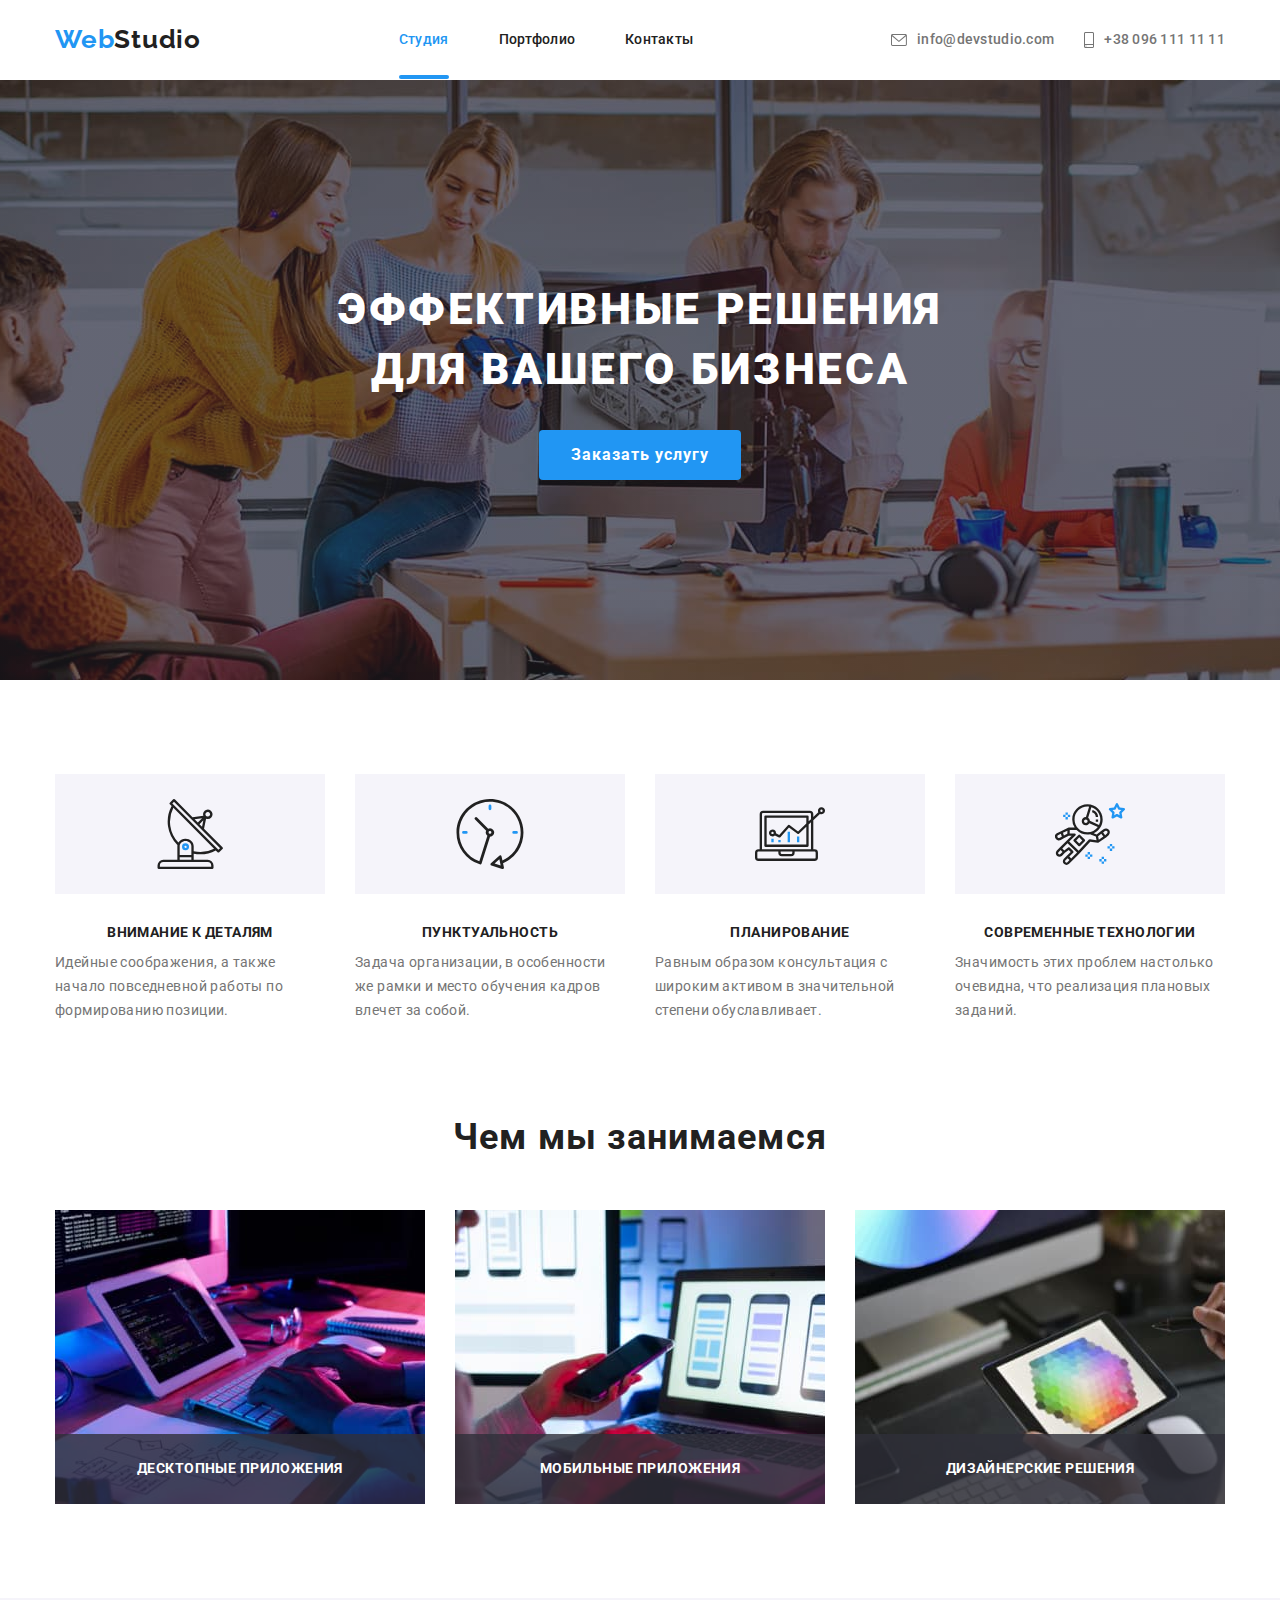
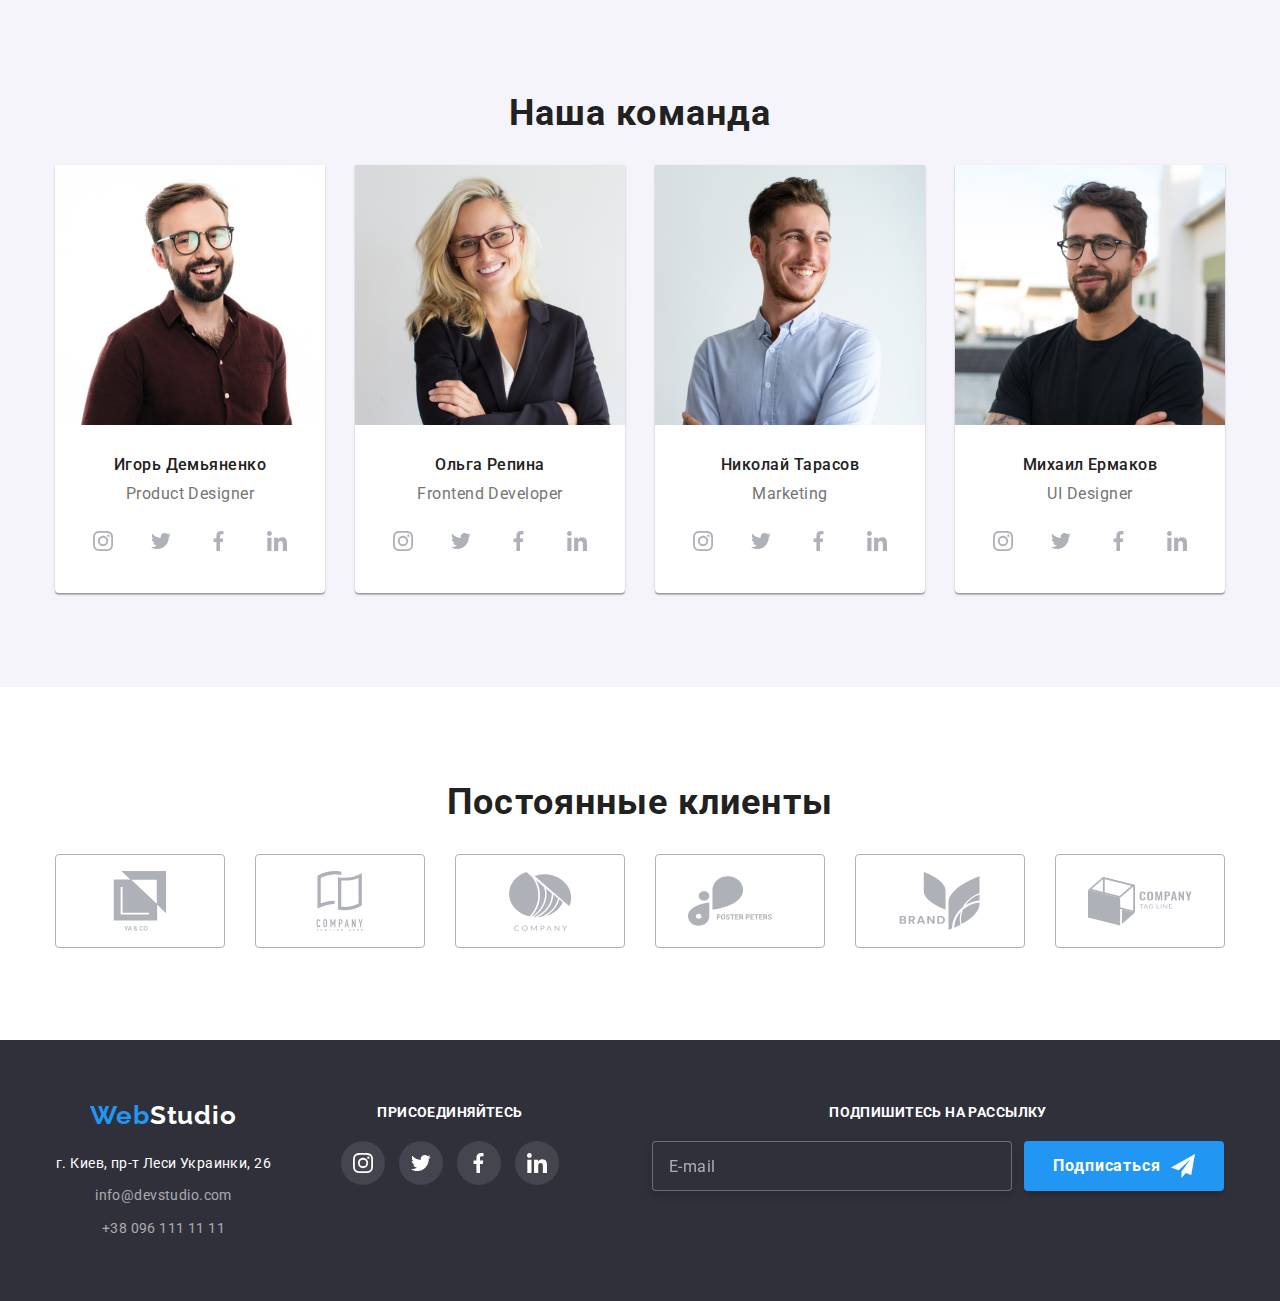
==== commit d8225b5a: "сдача дз" ====
--- a/index.html
+++ b/index.html
@@ -377,7 +377,7 @@
         </div>
         <div class="send">
         <h3 class="send__title">Подпишитесь на рассылку</h3>
-        <form>
+        <form class="send__form">
             <label class="send__label">
                 <input class="send__input" type="email" name="email" placeholder="E-mail"/>
             </label>
--- a/css/main.min.css
+++ b/css/main.min.css
@@ -1,2 +1,2 @@
-:root{--main-color-bg: #ffffff;--main-color-text: #757575;--bg-color-foot:#2F303A;--secondary-color-text:#212121;--secondary-color-bg: #F5F4FA;--color-accent: #2196F3;--color-adress: rgba(255, 255, 255, 0.6);--color-meseng: #AFB1B8}body{background-color:var(--main-color-bg);color:var(--main-color-text);font-family:'Roboto', sans-serif}ul{list-style:none;margin-top:0}h1,h2,h3,h4,h5,h6,p,ul{margin:0;padding:0}img{display:block}.conteiner{margin:0 auto;padding:0 15px}@media screen and (min-width: 480px){.conteiner{width:480px}}@media screen and (min-width: 768px){.conteiner{width:768px}}@media screen and (min-width: 1200px){.conteiner{width:1200px}}.section{padding-top:60px;padding-bottom:60px}.btn{cursor:pointer;color:var(--main-color-bg);background-color:var(--color-accent);font-weight:700;font-size:16px;line-height:1.87;text-align:center;letter-spacing:0.06em;border-radius:4px;border:none}.line{border-bottom:1px solid #ECECEC}.page-header{padding-top:16px;padding-bottom:16px;display:-webkit-box;display:-ms-flexbox;display:flex;-webkit-box-align:center;-ms-flex-align:center;align-items:center}@media screen and (min-width: 768px){.page-header{padding-top:21px;padding-bottom:21px}}.page__logo--dark{color:var(--secondary-color-text);font-family:'Raleway', sans-serif;font-weight:700;font-size:26px;line-height:1.2;letter-spacing:0.03em;text-decoration:none}.page__logo--web{color:var(--color-accent)}.site-nav{display:-webkit-box;display:-ms-flexbox;display:flex;-webkit-box-align:center;-ms-flex-align:center;align-items:center}@media screen and (min-width: 768px){.site-nav{margin-left:auto}}.site-nav__list{display:none;position:fixed;top:0;left:0;z-index:1;width:100%;height:600px;background-color:#ffffff}.site-nav__list.is-open{display:inline-block}@media screen and (min-width: 768px){.site-nav__list{display:-webkit-box;display:-ms-flexbox;display:flex;-webkit-box-align:center;-ms-flex-align:center;align-items:center;position:relative;top:0;left:0;z-index:0;height:0}}.site-nav__item{margin-right:50px}.site-nav__item:last-child{margin-right:0}.site-nav__link{position:relative;color:var(--secondary-color-text);font-weight:500;font-size:14px;line-height:1.14;letter-spacing:0.02em;text-decoration:none;-webkit-transition:color 250ms cubic-bezier(0.4, 0, 0.2, 1);transition:color 250ms cubic-bezier(0.4, 0, 0.2, 1)}.site-nav__link:hover,.site-nav__link:focus{color:var(--color-accent)}@media screen and (min-width: 768px){.site-nav__link{padding:32px 0}}.site-nav__link--current{color:var(--color-accent)}@media screen and (min-width: 768px){.site-nav__link--current::after{content:'';display:block;width:100%;height:4px;background:var(--color-accent);border-radius:2px;position:absolute;left:0;bottom:0}}.btn__burger{display:block;margin:0;padding-top:10px;border:none;background-color:transparent;position:absolute;top:0;right:0;z-index:2}@media screen and (min-width: 768px){.btn__burger{display:none}}.burger__cross{display:none}.btn__burger.is-open .burger__cross{display:block}.btn__burger.is-open .burger__menu{display:none}.contacts{display:none}@media screen and (min-width: 768px){.contacts{display:block;margin-left:auto}}.contacts__link{display:-webkit-box;display:-ms-flexbox;display:flex;-webkit-box-align:center;-ms-flex-align:center;align-items:center;color:var(--main-color-text);-webkit-transition:color 250ms cubic-bezier(0.4, 0, 0.2, 1);transition:color 250ms cubic-bezier(0.4, 0, 0.2, 1)}.contacts__link:hover,.contacts__link:focus{color:var(--color-accent)}.contacts__icon{margin-right:10px;fill:currentColor}@media screen and (min-width: 768px){.contacts__item{margin-bottom:10px}.contacts__item:last-child{margin-bottom:0}}.contacts__link{font-weight:500;font-size:14px;line-height:1.14;letter-spacing:0.02em;text-decoration:none}.hero{position:relative;text-align:center;padding-top:118px;padding-bottom:118px;max-width:480px;height:400px;margin-left:auto;margin-right:auto;background-color:var(--bg-color-foot);background-image:-webkit-gradient(linear, left top, right top, from(rgba(47,48,58,0.4)), to(rgba(47,48,58,0.4))),url("../images/bg-hero.jpg");background-image:linear-gradient(to right, rgba(47,48,58,0.4), rgba(47,48,58,0.4)),url("../images/bg-hero.jpg");background-repeat:no-repeat;background-position:center;background-size:cover}@media screen and (min-width: 768px){.hero{max-width:768px}}.hero__title{padding-bottom:30px;color:var(--main-color-bg);font-weight:900;font-size:26px;line-height:1.36;text-align:center;letter-spacing:0.06em}@media screen and (min-width: 1200px){.hero__title{font-size:44px}}.hero__btn{padding:10px 32px}.backdrop{position:fixed;top:0;left:0;width:100%;height:100%;z-index:999;background:rgba(0,0,0,0.2);opacity:1;-webkit-transition:opacity 250ms cubic-bezier(0.4, 0, 0.2, 1),visibility 250ms cubic-bezier(0.4, 0, 0.2, 1);transition:opacity 250ms cubic-bezier(0.4, 0, 0.2, 1),visibility 250ms cubic-bezier(0.4, 0, 0.2, 1)}.backdrop--is-hidden{opacity:0;pointer-events:none;visibility:hidden}.backdrop--is-hidden .modal{-webkit-transform:translate(-50%, -50%) scale(1.1);transform:translate(-50%, -50%) scale(1.1)}.modal{position:absolute;top:50%;left:50%;width:528px;height:581px;padding:40px;background-color:var(--main-color-bg);-webkit-transform:translate(-50%, -50%) scale(1);transform:translate(-50%, -50%) scale(1);-webkit-transition:-webkit-transform 250ms cubic-bezier(0.4, 0, 0.2, 1);transition:-webkit-transform 250ms cubic-bezier(0.4, 0, 0.2, 1);transition:transform 250ms cubic-bezier(0.4, 0, 0.2, 1);transition:transform 250ms cubic-bezier(0.4, 0, 0.2, 1), -webkit-transform 250ms cubic-bezier(0.4, 0, 0.2, 1)}.modal__close{width:30px;height:30px;position:absolute;top:8px;right:8px;background-color:var(--main-color-bg);border-radius:50%;border:1px solid rgba(0,0,0,0.1);cursor:pointer;-webkit-transition:color 250ms cubic-bezier(0.4, 0, 0.2, 1);transition:color 250ms cubic-bezier(0.4, 0, 0.2, 1)}.modal__close:hover,.modal__close:focus{color:var(--color-accent)}.modal__icon--close{fill:currentColor}.modal__icon{fill:currentColor}.modal__title{margin-bottom:12px;font-weight:700;font-size:20px;line-height:1.15;text-align:center;letter-spacing:0.03em;color:var(--secondary-color-text)}.modal__label{position:relative;display:block;font-size:12px;line-height:1.16;letter-spacing:0.01em;color:var(--main-color-text);text-align:left;margin-top:10px}.modal__label:first-child{margin-top:0}.modal__input{padding-left:42px;width:100%;min-height:40px;margin-top:4px;border:1px solid rgba(33,33,33,0.2);border-radius:4px;outline:none;-webkit-transition:border-color 250ms cubic-bezier(0.4, 0, 0.2, 1);transition:border-color 250ms cubic-bezier(0.4, 0, 0.2, 1)}.modal__row{color:var(--secondary-color-text)}.modal__row:focus-within .modal__input,.modal__row:focus-within .modal__icon{border-color:var(--color-accent);fill:var(--color-accent)}.modal__icon{position:absolute;top:50%;left:12px;display:inline-block;fill:currentColor;-webkit-transition:fill 250ms cubic-bezier(0.4, 0, 0.2, 1);transition:fill 250ms cubic-bezier(0.4, 0, 0.2, 1)}.modal__input--coment{padding:12px 16px;resize:none;max-height:120px}.modal__input--coment::-webkit-input-placeholder{font-size:14px;line-height:16px;letter-spacing:0.01em;color:rgba(117,117,117,0.5)}.modal__input--coment:-ms-input-placeholder{font-size:14px;line-height:16px;letter-spacing:0.01em;color:rgba(117,117,117,0.5)}.modal__input--coment::-ms-input-placeholder{font-size:14px;line-height:16px;letter-spacing:0.01em;color:rgba(117,117,117,0.5)}.modal__input--coment::placeholder{font-size:14px;line-height:16px;letter-spacing:0.01em;color:rgba(117,117,117,0.5)}.modal__checkbox{display:-webkit-box;display:-ms-flexbox;display:flex;-webkit-box-align:center;-ms-flex-align:center;align-items:center;margin-top:20px;text-align:center;font-size:14px;line-height:1.71;letter-spacing:0.03em}.modal__input--check{position:absolute;width:1px;height:1px;margin:-1px;border:0;padding:0;clip:rect(0 0 0 0);overflow:hidden}.modal__input--check:checked+.modal__icon--check{border-color:var(--color-accent);background-color:var(--color-accent);background-image:url("../images/check.svg");background-size:contain;background-origin:border-box}.modal__icon--check{display:inline-block;margin-right:7px;width:16px;height:15px;border:2px solid var(--secondary-color-text);border-radius:2px;-webkit-transition:background-color 250ms cubic-bezier(0.4, 0, 0.2, 1),border-color 250ms cubic-bezier(0.4, 0, 0.2, 1),background-image 250ms cubic-bezier(0.4, 0, 0.2, 1),background-size 250ms cubic-bezier(0.4, 0, 0.2, 1),background-origin 250ms cubic-bezier(0.4, 0, 0.2, 1);transition:background-color 250ms cubic-bezier(0.4, 0, 0.2, 1),border-color 250ms cubic-bezier(0.4, 0, 0.2, 1),background-image 250ms cubic-bezier(0.4, 0, 0.2, 1),background-size 250ms cubic-bezier(0.4, 0, 0.2, 1),background-origin 250ms cubic-bezier(0.4, 0, 0.2, 1)}.modal__link--licens{color:var(--color-accent)}.modal__send{width:200px;height:50px;margin-top:30px;-webkit-box-shadow:0px 4px 4px rgba(0,0,0,0.15);box-shadow:0px 4px 4px rgba(0,0,0,0.15)}@media screen and (min-width: 768px){.advantage__list{display:-webkit-box;display:-ms-flexbox;display:flex;-ms-flex-wrap:wrap;flex-wrap:wrap;margin:-15px}}.advantage__item{max-width:450px;margin-bottom:30px}.advantage__item:last-child{margin-bottom:0}@media screen and (min-width: 768px){.advantage__item{max-width:354px;margin:15px}}.advant{display:-webkit-box;display:-ms-flexbox;display:flex;-webkit-box-pack:center;-ms-flex-pack:center;justify-content:center;-webkit-box-align:center;-ms-flex-align:center;align-items:center;background:var(--secondary-color-bg);width:100%;height:120px;margin-bottom:30px}.advantage__title{text-align:center;margin-bottom:10px;color:var(--secondary-color-text);font-weight:700;font-size:14px;line-height:1.2;letter-spacing:0.03em}.advantage__text{font-size:14px;line-height:1.7;letter-spacing:0.03em}.job{display:none}.job__list{display:-webkit-box;display:-ms-flexbox;display:flex;-webkit-box-pack:justify;-ms-flex-pack:justify;justify-content:space-between}.job__item{position:relative;max-width:370px}.job__title{margin-bottom:50px;color:var(--secondary-color-text);font-weight:700;font-size:36px;line-height:1.2;text-align:center;letter-spacing:0.03em}.job__text{position:absolute;left:0;bottom:0;display:-webkit-box;display:-ms-flexbox;display:flex;-webkit-box-pack:center;-ms-flex-pack:center;justify-content:center;-webkit-box-align:center;-ms-flex-align:center;align-items:center;width:370px;height:70px;font-weight:700;font-size:14px;line-height:1.14;letter-spacing:0.03em;text-transform:uppercase;color:var(--main-color-bg);background-color:rgba(47,48,58,0.8)}.team{background-color:var(--secondary-color-bg);text-align:center}@media screen and (min-width: 768px){.team__list{display:-webkit-box;display:-ms-flexbox;display:flex;-ms-flex-wrap:wrap;flex-wrap:wrap;margin:-15px}}.teams{max-width:450px;padding-top:30px;padding-bottom:30px}@media screen and (min-width: 768px){.teams{max-width:354px}}.team__title{margin-bottom:30px;max-width:100%;color:var(--secondary-color-text);font-weight:700;font-size:28px;line-height:1.2;text-align:center;letter-spacing:0.03em}.team__item{margin-bottom:30px;background-color:var(--main-color-bg);-webkit-box-shadow:0px 1px 3px rgba(0,0,0,0.12),0px 1px 1px rgba(0,0,0,0.14),0px 2px 1px rgba(0,0,0,0.2);box-shadow:0px 1px 3px rgba(0,0,0,0.12),0px 1px 1px rgba(0,0,0,0.14),0px 2px 1px rgba(0,0,0,0.2);border-radius:0px 0px 4px 4px}.team__item:last-child{margin-bottom:0}@media screen and (min-width: 768px){.team__item{margin:15px}}.team__img{width:100%}@media screen and (min-width: 768px){.team__img{width:354px}}.team__subtitle{margin-bottom:10px;color:var(--secondary-color-text);font-weight:500;font-size:16px;line-height:1.2;letter-spacing:0.03em}.team__text{font-size:16px;line-height:1.2;letter-spacing:0.03em}.meseng{margin-top:16px;width:44px;height:44px;display:-webkit-inline-box;display:-ms-inline-flexbox;display:inline-flex;-webkit-box-pack:center;-ms-flex-pack:center;justify-content:center;-webkit-box-align:center;-ms-flex-align:center;align-items:center;color:var(--color-meseng);border-radius:50%;margin-right:10px;-webkit-transition:color 250ms cubic-bezier(0.4, 0, 0.2, 1),background-color 250ms cubic-bezier(0.4, 0, 0.2, 1);transition:color 250ms cubic-bezier(0.4, 0, 0.2, 1),background-color 250ms cubic-bezier(0.4, 0, 0.2, 1)}.meseng:last-child{margin-right:0}.meseng:hover,.meseng:focus{background-color:var(--color-accent);border-radius:50%;color:var(--main-color-bg)}.meseng__icon{fill:currentColor}.clients__title{margin-bottom:30px;color:var(--secondary-color-text);font-weight:700;font-size:28px;line-height:1.2;text-align:center;letter-spacing:0.03em}.clients__list{display:-webkit-box;display:-ms-flexbox;display:flex;-ms-flex-wrap:wrap;flex-wrap:wrap;margin:-15px;max-width:450px;-webkit-box-pack:center;-ms-flex-pack:center;justify-content:center;-webkit-box-align:center;-ms-flex-align:center;align-items:center}.clients__item{margin:15px;max-width:210px;height:92px}.clients__link{display:-webkit-box;display:-ms-flexbox;display:flex;-webkit-box-pack:center;-ms-flex-pack:center;justify-content:center;padding:16px 32px;border:1px solid var(--color-meseng);color:var(--color-meseng);border-radius:4px;-webkit-transition:border 250ms cubic-bezier(0.4, 0, 0.2, 1),color 250ms cubic-bezier(0.4, 0, 0.2, 1);transition:border 250ms cubic-bezier(0.4, 0, 0.2, 1),color 250ms cubic-bezier(0.4, 0, 0.2, 1)}.clients__link:hover,.clients__link:focus{color:var(--color-accent);border:1px solid var(--color-accent)}.clients__icon{fill:currentColor}.footer{margin-left:auto;margin-right:auto;padding-top:60px;padding-bottom:60px;background-color:var(--bg-color-foot)}.footer__column{text-align:center;max-width:450px}.footer__logo--white{font-family:'Raleway', sans-serif;color:var(--main-color-bg);font-weight:700;font-size:26px;line-height:1.2;letter-spacing:0.03em;text-decoration:none}.address{margin-top:20px}.address__item{margin-bottom:9px}.address__item:last-child{margin-bottom:0}.address__link{display:inline-block;color:var(--color-adress);font-size:14px;line-height:1.7;letter-spacing:0.03em;text-decoration:none;font-style:normal;-webkit-transition:color 250ms cubic-bezier(0.4, 0, 0.2, 1);transition:color 250ms cubic-bezier(0.4, 0, 0.2, 1)}.address__link:hover,.address__link:focus{color:var(--color-accent)}.address__text{color:var(--main-color-bg);font-size:14px;line-height:1.7;letter-spacing:0.03em;font-style:normal;text-decoration:none;-webkit-transition:color 250ms cubic-bezier(0.4, 0, 0.2, 1);transition:color 250ms cubic-bezier(0.4, 0, 0.2, 1)}.address__text:hover,.address__text:focus{color:var(--color-accent)}.folov{margin-top:60px}.folov__title{font-weight:700;font-size:14px;line-height:1.14;letter-spacing:0.03em;text-transform:uppercase;color:var(--main-color-bg)}.folov__list{color:var(--main-color-bg);margin-top:20px}.folov__item{width:44px;height:44px;display:-webkit-inline-box;display:-ms-inline-flexbox;display:inline-flex;background:rgba(255,255,255,0.1);border-radius:50%;margin-right:10px}.folov__item:last-child{margin-right:0}.folov__link{color:var(--main-color-bg);padding:12px;border-radius:50%;-webkit-transition:background-color 250ms cubic-bezier(0.4, 0, 0.2, 1);transition:background-color 250ms cubic-bezier(0.4, 0, 0.2, 1)}.folov__link:hover,.folov__link:focus{background-color:var(--color-accent);border-radius:50%}.folov__icon{fill:currentColor}.send{margin-top:60px}.send__title{margin-bottom:20px;font-weight:700;font-size:14px;line-height:1.14;letter-spacing:0.03em;text-transform:uppercase;color:var(--main-color-bg)}.send__btn{display:-webkit-inline-box;display:-ms-inline-flexbox;display:inline-flex;-webkit-box-align:center;-ms-flex-align:center;align-items:center;-webkit-box-pack:center;-ms-flex-pack:center;justify-content:center;margin-left:12px;width:200px;height:50px;-webkit-box-shadow:0px 4px 4px rgba(0,0,0,0.15);box-shadow:0px 4px 4px rgba(0,0,0,0.15)}.send__icon{margin-left:10px}.send__label{max-width:450px}.send__input{margin-bottom:20px;width:100%;height:50px;padding-left:16px;color:#ffffff;border:1px solid rgba(255,255,255,0.3);-webkit-filter:drop-shadow(0px 4px 4px rgba(0,0,0,0.15));filter:drop-shadow(0px 4px 4px rgba(0,0,0,0.15));border-radius:4px;background-color:var(--bg-color-foot);outline:none;-webkit-transition:border-color 250ms cubic-bezier(0.4, 0, 0.2, 1);transition:border-color 250ms cubic-bezier(0.4, 0, 0.2, 1)}.send__input::-webkit-input-placeholder{font-size:16px;line-height:1.25;font-weight:400;letter-spacing:0.03em;color:rgba(255,255,255,0.6)}.send__input:-ms-input-placeholder{font-size:16px;line-height:1.25;font-weight:400;letter-spacing:0.03em;color:rgba(255,255,255,0.6)}.send__input::-ms-input-placeholder{font-size:16px;line-height:1.25;font-weight:400;letter-spacing:0.03em;color:rgba(255,255,255,0.6)}.send__input::placeholder{font-size:16px;line-height:1.25;font-weight:400;letter-spacing:0.03em;color:rgba(255,255,255,0.6)}.send__label:focus-within .send__input{border-color:var(--color-accent)}
+:root{--main-color-bg: #ffffff;--main-color-text: #757575;--bg-color-foot:#2F303A;--secondary-color-text:#212121;--secondary-color-bg: #F5F4FA;--color-accent: #2196F3;--color-adress: rgba(255, 255, 255, 0.6);--color-meseng: #AFB1B8}body{background-color:var(--main-color-bg);color:var(--main-color-text);font-family:'Roboto', sans-serif}ul{list-style:none;margin-top:0}h1,h2,h3,h4,h5,h6,p,ul{margin:0;padding:0}img{display:block}.conteiner{margin:0 auto;padding:0 15px}@media screen and (min-width: 480px){.conteiner{width:480px}}@media screen and (min-width: 768px){.conteiner{width:768px}}@media screen and (min-width: 1200px){.conteiner{width:1200px}}.section{padding-top:60px;padding-bottom:60px}@media screen and (min-width: 1200px){.section{padding-top:94px;padding-bottom:94px}}.btn{cursor:pointer;color:var(--main-color-bg);background-color:var(--color-accent);font-weight:700;font-size:16px;line-height:1.87;text-align:center;letter-spacing:0.06em;border-radius:4px;border:none}.line{border-bottom:1px solid #ECECEC}.header{padding-top:16px;padding-bottom:16px}@media screen and (min-width: 768px){.header{padding-top:21px;padding-bottom:21px}}@media screen and (min-width: 1200px){.header{padding-top:24px;padding-bottom:25px}}.page-header{display:-webkit-box;display:-ms-flexbox;display:flex;-webkit-box-align:center;-ms-flex-align:center;align-items:center}.page__logo--dark{color:var(--secondary-color-text);font-family:'Raleway', sans-serif;font-weight:700;font-size:26px;line-height:1.2;letter-spacing:0.03em;text-decoration:none}.page__logo--web{color:var(--color-accent)}.site-nav{display:-webkit-box;display:-ms-flexbox;display:flex;-webkit-box-align:center;-ms-flex-align:center;align-items:center}@media screen and (min-width: 768px){.site-nav{margin-left:auto}}.site-nav__list{display:none;position:fixed;top:0;left:0;z-index:1;width:100%;height:600px;background-color:#ffffff;padding-top:48px;padding-left:40px}.site-nav__list.is-open{display:inline-block}@media screen and (min-width: 768px){.site-nav__list{display:-webkit-box;display:-ms-flexbox;display:flex;-webkit-box-align:center;-ms-flex-align:center;align-items:center;position:relative;top:0;left:0;z-index:0;height:0;padding:0}}.site-nav__item{margin-right:50px;margin-bottom:35px}.site-nav__item:last-child{margin-right:0;margin-bottom:0}@media screen and (min-width: 768px){.site-nav__item{margin-bottom:0}}.site-nav__link{position:relative;color:var(--secondary-color-text);font-weight:500;font-size:40px;line-height:1.14;letter-spacing:0.02em;text-decoration:none;-webkit-transition:color 250ms cubic-bezier(0.4, 0, 0.2, 1);transition:color 250ms cubic-bezier(0.4, 0, 0.2, 1)}.site-nav__link:hover,.site-nav__link:focus{color:var(--color-accent)}@media screen and (min-width: 768px){.site-nav__link{padding:32px 0;font-size:14px}}.site-nav__link--current{color:var(--color-accent)}@media screen and (min-width: 768px){.site-nav__link--current::after{content:'';display:block;width:100%;height:4px;background:var(--color-accent);border-radius:2px;position:absolute;left:0;bottom:0}}.btn__burger{display:block;margin:0;padding-top:10px;border:none;background-color:transparent;position:absolute;top:0;right:0;z-index:2}@media screen and (min-width: 768px){.btn__burger{display:none}}.burger__cross{display:none}.btn__burger.is-open .burger__cross{display:block}.btn__burger.is-open .burger__menu{display:none}.contacts{display:none}.contacts.is-open{display:block}@media screen and (min-width: 768px){.contacts{display:block;margin-left:auto}}@media screen and (min-width: 1200px){.contacts{display:-webkit-box;display:-ms-flexbox;display:flex;-webkit-box-align:center;-ms-flex-align:center;align-items:center;-webkit-box-pack:center;-ms-flex-pack:center;justify-content:center}}.contacts__link{display:-webkit-box;display:-ms-flexbox;display:flex;-webkit-box-align:center;-ms-flex-align:center;align-items:center;color:var(--main-color-text);-webkit-transition:color 250ms cubic-bezier(0.4, 0, 0.2, 1);transition:color 250ms cubic-bezier(0.4, 0, 0.2, 1)}.contacts__link:hover,.contacts__link:focus{color:var(--color-accent)}.contacts__icon{margin-right:10px;fill:currentColor}@media screen and (min-width: 768px){.contacts__item{margin-bottom:10px}.contacts__item:last-child{margin-bottom:0}}@media screen and (min-width: 1200px){.contacts__item{margin-bottom:0;margin-right:30px}.contacts__item:last-child{margin-right:0}}.contacts__link{font-weight:500;font-size:14px;line-height:1.14;letter-spacing:0.02em;text-decoration:none}.hero{position:relative;text-align:center;padding-top:118px;padding-bottom:118px;max-width:480px;height:400px;margin-left:auto;margin-right:auto;background-color:var(--bg-color-foot);background-image:-webkit-gradient(linear, left top, right top, from(rgba(47,48,58,0.4)), to(rgba(47,48,58,0.4))),url("../images/bg-hero.jpg");background-image:linear-gradient(to right, rgba(47,48,58,0.4), rgba(47,48,58,0.4)),url("../images/bg-hero.jpg");background-repeat:no-repeat;background-position:center;background-size:cover}@media screen and (min-width: 768px){.hero{max-width:768px}}@media screen and (min-width: 1200px){.hero{max-width:1600px;height:600px;padding:200px 0}}.hero__title{padding-bottom:30px;color:var(--main-color-bg);font-weight:900;font-size:26px;line-height:1.36;text-align:center;letter-spacing:0.06em}@media screen and (min-width: 1200px){.hero__title{font-size:44px}}.hero__btn{padding:10px 32px}.backdrop{position:fixed;top:0;left:0;width:100%;height:100%;z-index:999;background:rgba(0,0,0,0.2);opacity:1;-webkit-transition:opacity 250ms cubic-bezier(0.4, 0, 0.2, 1),visibility 250ms cubic-bezier(0.4, 0, 0.2, 1);transition:opacity 250ms cubic-bezier(0.4, 0, 0.2, 1),visibility 250ms cubic-bezier(0.4, 0, 0.2, 1)}.backdrop--is-hidden{opacity:0;pointer-events:none;visibility:hidden}.backdrop--is-hidden .modal{-webkit-transform:translate(-50%, -50%) scale(1.1);transform:translate(-50%, -50%) scale(1.1)}.modal{position:absolute;top:50%;left:50%;width:528px;height:581px;padding:40px;background-color:var(--main-color-bg);-webkit-transform:translate(-50%, -50%) scale(1);transform:translate(-50%, -50%) scale(1);-webkit-transition:-webkit-transform 250ms cubic-bezier(0.4, 0, 0.2, 1);transition:-webkit-transform 250ms cubic-bezier(0.4, 0, 0.2, 1);transition:transform 250ms cubic-bezier(0.4, 0, 0.2, 1);transition:transform 250ms cubic-bezier(0.4, 0, 0.2, 1), -webkit-transform 250ms cubic-bezier(0.4, 0, 0.2, 1)}.modal__close{width:30px;height:30px;position:absolute;top:8px;right:8px;background-color:var(--main-color-bg);border-radius:50%;border:1px solid rgba(0,0,0,0.1);cursor:pointer;-webkit-transition:color 250ms cubic-bezier(0.4, 0, 0.2, 1);transition:color 250ms cubic-bezier(0.4, 0, 0.2, 1)}.modal__close:hover,.modal__close:focus{color:var(--color-accent)}.modal__icon--close{fill:currentColor}.modal__icon{fill:currentColor}.modal__title{margin-bottom:12px;font-weight:700;font-size:20px;line-height:1.15;text-align:center;letter-spacing:0.03em;color:var(--secondary-color-text)}.modal__label{position:relative;display:block;font-size:12px;line-height:1.16;letter-spacing:0.01em;color:var(--main-color-text);text-align:left;margin-top:10px}.modal__label:first-child{margin-top:0}.modal__input{padding-left:42px;width:100%;min-height:40px;margin-top:4px;border:1px solid rgba(33,33,33,0.2);border-radius:4px;outline:none;-webkit-transition:border-color 250ms cubic-bezier(0.4, 0, 0.2, 1);transition:border-color 250ms cubic-bezier(0.4, 0, 0.2, 1)}.modal__row{color:var(--secondary-color-text)}.modal__row:focus-within .modal__input,.modal__row:focus-within .modal__icon{border-color:var(--color-accent);fill:var(--color-accent)}.modal__icon{position:absolute;top:50%;left:12px;display:inline-block;fill:currentColor;-webkit-transition:fill 250ms cubic-bezier(0.4, 0, 0.2, 1);transition:fill 250ms cubic-bezier(0.4, 0, 0.2, 1)}.modal__input--coment{padding:12px 16px;resize:none;max-height:120px}.modal__input--coment::-webkit-input-placeholder{font-size:14px;line-height:16px;letter-spacing:0.01em;color:rgba(117,117,117,0.5)}.modal__input--coment:-ms-input-placeholder{font-size:14px;line-height:16px;letter-spacing:0.01em;color:rgba(117,117,117,0.5)}.modal__input--coment::-ms-input-placeholder{font-size:14px;line-height:16px;letter-spacing:0.01em;color:rgba(117,117,117,0.5)}.modal__input--coment::placeholder{font-size:14px;line-height:16px;letter-spacing:0.01em;color:rgba(117,117,117,0.5)}.modal__checkbox{display:-webkit-box;display:-ms-flexbox;display:flex;-webkit-box-align:center;-ms-flex-align:center;align-items:center;margin-top:20px;text-align:center;font-size:14px;line-height:1.71;letter-spacing:0.03em}.modal__input--check{position:absolute;width:1px;height:1px;margin:-1px;border:0;padding:0;clip:rect(0 0 0 0);overflow:hidden}.modal__input--check:checked+.modal__icon--check{border-color:var(--color-accent);background-color:var(--color-accent);background-image:url("../images/check.svg");background-size:contain;background-origin:border-box}.modal__icon--check{display:inline-block;margin-right:7px;width:16px;height:15px;border:2px solid var(--secondary-color-text);border-radius:2px;-webkit-transition:background-color 250ms cubic-bezier(0.4, 0, 0.2, 1),border-color 250ms cubic-bezier(0.4, 0, 0.2, 1),background-image 250ms cubic-bezier(0.4, 0, 0.2, 1),background-size 250ms cubic-bezier(0.4, 0, 0.2, 1),background-origin 250ms cubic-bezier(0.4, 0, 0.2, 1);transition:background-color 250ms cubic-bezier(0.4, 0, 0.2, 1),border-color 250ms cubic-bezier(0.4, 0, 0.2, 1),background-image 250ms cubic-bezier(0.4, 0, 0.2, 1),background-size 250ms cubic-bezier(0.4, 0, 0.2, 1),background-origin 250ms cubic-bezier(0.4, 0, 0.2, 1)}.modal__link--licens{color:var(--color-accent)}.modal__send{width:200px;height:50px;margin-top:30px;-webkit-box-shadow:0px 4px 4px rgba(0,0,0,0.15);box-shadow:0px 4px 4px rgba(0,0,0,0.15)}@media screen and (min-width: 768px){.advantage__list{display:-webkit-box;display:-ms-flexbox;display:flex;-ms-flex-wrap:wrap;flex-wrap:wrap;margin:-15px}}@media screen and (min-width: 1200px){.advantage__list{-ms-flex-wrap:nowrap;flex-wrap:nowrap;margin:0}}.advantage__item{max-width:450px;margin-bottom:30px}.advantage__item:last-child{margin-bottom:0}@media screen and (min-width: 768px){.advantage__item{max-width:354px;margin:15px}}@media screen and (min-width: 1200px){.advantage__item{max-width:270px;margin:0;margin-right:30px}.advantage__item:last-child{margin-right:0}}.advant{display:-webkit-box;display:-ms-flexbox;display:flex;-webkit-box-pack:center;-ms-flex-pack:center;justify-content:center;-webkit-box-align:center;-ms-flex-align:center;align-items:center;background:var(--secondary-color-bg);width:100%;height:120px;margin-bottom:30px}.advantage__title{text-align:center;margin-bottom:10px;color:var(--secondary-color-text);font-weight:700;font-size:14px;line-height:1.2;letter-spacing:0.03em}.advantage__text{font-size:14px;line-height:1.7;letter-spacing:0.03em}.job{display:none}@media screen and (min-width: 1200px){.job{display:block;padding-top:0}}.job__list{display:-webkit-box;display:-ms-flexbox;display:flex;-webkit-box-pack:justify;-ms-flex-pack:justify;justify-content:space-between}.job__item{position:relative;max-width:370px}.job__title{margin-bottom:50px;color:var(--secondary-color-text);font-weight:700;font-size:36px;line-height:1.2;text-align:center;letter-spacing:0.03em}.job__text{position:absolute;left:0;bottom:0;display:-webkit-box;display:-ms-flexbox;display:flex;-webkit-box-pack:center;-ms-flex-pack:center;justify-content:center;-webkit-box-align:center;-ms-flex-align:center;align-items:center;width:370px;height:70px;font-weight:700;font-size:14px;line-height:1.14;letter-spacing:0.03em;text-transform:uppercase;color:var(--main-color-bg);background-color:rgba(47,48,58,0.8)}.team{background-color:var(--secondary-color-bg);text-align:center}@media screen and (min-width: 768px){.team__list{display:-webkit-box;display:-ms-flexbox;display:flex;-ms-flex-wrap:wrap;flex-wrap:wrap;margin:-15px}}@media screen and (min-width: 1200px){.team__list{-ms-flex-wrap:nowrap;flex-wrap:nowrap;margin:0}}.teams{max-width:450px;padding-top:30px;padding-bottom:30px}@media screen and (min-width: 768px){.teams{max-width:354px}}@media screen and (min-width: 1200px){.teams{max-width:270px}}.team__title{margin-bottom:30px;max-width:100%;color:var(--secondary-color-text);font-weight:700;font-size:28px;line-height:1.2;text-align:center;letter-spacing:0.03em}@media screen and (min-width: 1200px){.team__title{font-size:36px}}.team__item{margin-bottom:30px;background-color:var(--main-color-bg);-webkit-box-shadow:0px 1px 3px rgba(0,0,0,0.12),0px 1px 1px rgba(0,0,0,0.14),0px 2px 1px rgba(0,0,0,0.2);box-shadow:0px 1px 3px rgba(0,0,0,0.12),0px 1px 1px rgba(0,0,0,0.14),0px 2px 1px rgba(0,0,0,0.2);border-radius:0px 0px 4px 4px}.team__item:last-child{margin-bottom:0}@media screen and (min-width: 768px){.team__item{margin:15px}.team__item:last-child{margin-bottom:15px}}@media screen and (min-width: 1200px){.team__item{margin:0;margin-right:30px}.team__item:last-child{margin-bottom:0;margin-right:0}}.team__img{width:100%}@media screen and (min-width: 768px){.team__img{width:354px}}@media screen and (min-width: 1200px){.team__img{width:270px}}.team__subtitle{margin-bottom:10px;color:var(--secondary-color-text);font-weight:500;font-size:16px;line-height:1.2;letter-spacing:0.03em}.team__text{font-size:16px;line-height:1.2;letter-spacing:0.03em}.meseng{margin-top:16px;width:44px;height:44px;display:-webkit-inline-box;display:-ms-inline-flexbox;display:inline-flex;-webkit-box-pack:center;-ms-flex-pack:center;justify-content:center;-webkit-box-align:center;-ms-flex-align:center;align-items:center;color:var(--color-meseng);border-radius:50%;margin-right:10px;-webkit-transition:color 250ms cubic-bezier(0.4, 0, 0.2, 1),background-color 250ms cubic-bezier(0.4, 0, 0.2, 1);transition:color 250ms cubic-bezier(0.4, 0, 0.2, 1),background-color 250ms cubic-bezier(0.4, 0, 0.2, 1)}.meseng:last-child{margin-right:0}.meseng:hover,.meseng:focus{background-color:var(--color-accent);border-radius:50%;color:var(--main-color-bg)}.meseng__icon{fill:currentColor}.clients__title{margin-bottom:30px;color:var(--secondary-color-text);font-weight:700;font-size:28px;line-height:1.2;text-align:center;letter-spacing:0.03em}@media screen and (min-width: 1200px){.clients__title{font-size:36px}}.clients__list{display:-webkit-box;display:-ms-flexbox;display:flex;-ms-flex-wrap:wrap;flex-wrap:wrap;margin:-15px;max-width:450px;-webkit-box-pack:center;-ms-flex-pack:center;justify-content:center;-webkit-box-align:center;-ms-flex-align:center;align-items:center}@media screen and (min-width: 768px){.clients__list{max-width:768px}}@media screen and (min-width: 1200px){.clients__list{max-width:1200px;-ms-flex-wrap:nowrap;flex-wrap:nowrap;margin:0}}.clients__item{margin:15px;max-width:210px;height:92px}@media screen and (min-width: 768px){.clients__item{max-width:226px}}@media screen and (min-width: 1200px){.clients__item{max-width:170px;margin:0;margin-right:30px}.clients__item:last-child{margin-right:0}}.clients__link{display:-webkit-box;display:-ms-flexbox;display:flex;-webkit-box-pack:center;-ms-flex-pack:center;justify-content:center;padding:16px 32px;border:1px solid var(--color-meseng);color:var(--color-meseng);border-radius:4px;-webkit-transition:border 250ms cubic-bezier(0.4, 0, 0.2, 1),color 250ms cubic-bezier(0.4, 0, 0.2, 1);transition:border 250ms cubic-bezier(0.4, 0, 0.2, 1),color 250ms cubic-bezier(0.4, 0, 0.2, 1)}.clients__link:hover,.clients__link:focus{color:var(--color-accent);border:1px solid var(--color-accent)}.clients__icon{fill:currentColor}.footer{margin-left:auto;margin-right:auto;padding-top:60px;padding-bottom:60px;background-color:var(--bg-color-foot)}.footer__column{text-align:center;max-width:450px}@media screen and (min-width: 768px){.footer__column{max-width:768px;display:-webkit-box;display:-ms-flexbox;display:flex;-webkit-box-pack:center;-ms-flex-pack:center;justify-content:center;-ms-flex-wrap:wrap;flex-wrap:wrap}}@media screen and (min-width: 1200px){.footer__column{max-width:1200px;display:-webkit-box;display:-ms-flexbox;display:flex;-ms-flex-wrap:nowrap;flex-wrap:nowrap}}.footer__logo--white{font-family:'Raleway', sans-serif;color:var(--main-color-bg);font-weight:700;font-size:26px;line-height:1.2;letter-spacing:0.03em;text-decoration:none}.address{margin-top:20px}.address__item{margin-bottom:9px}.address__item:last-child{margin-bottom:0}.address__link{display:inline-block;color:var(--color-adress);font-size:14px;line-height:1.7;letter-spacing:0.03em;text-decoration:none;font-style:normal;-webkit-transition:color 250ms cubic-bezier(0.4, 0, 0.2, 1);transition:color 250ms cubic-bezier(0.4, 0, 0.2, 1)}.address__link:hover,.address__link:focus{color:var(--color-accent)}.address__text{color:var(--main-color-bg);font-size:14px;line-height:1.7;letter-spacing:0.03em;font-style:normal;text-decoration:none;-webkit-transition:color 250ms cubic-bezier(0.4, 0, 0.2, 1);transition:color 250ms cubic-bezier(0.4, 0, 0.2, 1)}.address__text:hover,.address__text:focus{color:var(--color-accent)}.folov{margin-top:60px}@media screen and (min-width: 768px){.folov{margin-top:0;padding-top:5px;margin-left:165px}}@media screen and (min-width: 1200px){.folov{margin-left:70px}}.folov__title{font-weight:700;font-size:14px;line-height:1.14;letter-spacing:0.03em;text-transform:uppercase;color:var(--main-color-bg)}.folov__list{color:var(--main-color-bg);margin-top:20px}.folov__item{width:44px;height:44px;display:-webkit-inline-box;display:-ms-inline-flexbox;display:inline-flex;background:rgba(255,255,255,0.1);border-radius:50%;margin-right:10px}.folov__item:last-child{margin-right:0}.folov__link{color:var(--main-color-bg);padding:12px;border-radius:50%;-webkit-transition:background-color 250ms cubic-bezier(0.4, 0, 0.2, 1);transition:background-color 250ms cubic-bezier(0.4, 0, 0.2, 1)}.folov__link:hover,.folov__link:focus{background-color:var(--color-accent);border-radius:50%}.folov__icon{fill:currentColor}.send{margin-top:60px}@media screen and (min-width: 1200px){.send{margin-top:0;padding-top:5px;margin-left:93px}}.send__title{margin-bottom:20px;font-weight:700;font-size:14px;line-height:1.14;letter-spacing:0.03em;text-transform:uppercase;color:var(--main-color-bg)}.send__btn{display:-webkit-inline-box;display:-ms-inline-flexbox;display:inline-flex;-webkit-box-align:center;-ms-flex-align:center;align-items:center;-webkit-box-pack:center;-ms-flex-pack:center;justify-content:center;margin-left:12px;width:200px;height:50px;-webkit-box-shadow:0px 4px 4px rgba(0,0,0,0.15);box-shadow:0px 4px 4px rgba(0,0,0,0.15)}.send__icon{margin-left:10px}.send__label{max-width:450px}.send__input{margin-bottom:20px;width:100%;height:50px;padding-left:16px;color:#ffffff;border:1px solid rgba(255,255,255,0.3);-webkit-filter:drop-shadow(0px 4px 4px rgba(0,0,0,0.15));filter:drop-shadow(0px 4px 4px rgba(0,0,0,0.15));border-radius:4px;background-color:var(--bg-color-foot);outline:none;-webkit-transition:border-color 250ms cubic-bezier(0.4, 0, 0.2, 1);transition:border-color 250ms cubic-bezier(0.4, 0, 0.2, 1)}.send__input::-webkit-input-placeholder{font-size:16px;line-height:1.25;font-weight:400;letter-spacing:0.03em;color:rgba(255,255,255,0.6)}.send__input:-ms-input-placeholder{font-size:16px;line-height:1.25;font-weight:400;letter-spacing:0.03em;color:rgba(255,255,255,0.6)}.send__input::-ms-input-placeholder{font-size:16px;line-height:1.25;font-weight:400;letter-spacing:0.03em;color:rgba(255,255,255,0.6)}.send__input::placeholder{font-size:16px;line-height:1.25;font-weight:400;letter-spacing:0.03em;color:rgba(255,255,255,0.6)}.send__label:focus-within .send__input{border-color:var(--color-accent)}@media screen and (min-width: 1200px){.send__input{width:360px}}@media screen and (min-width: 1200px){.send__form{display:-webkit-box;display:-ms-flexbox;display:flex}}
 /*# sourceMappingURL=main.min.css.map */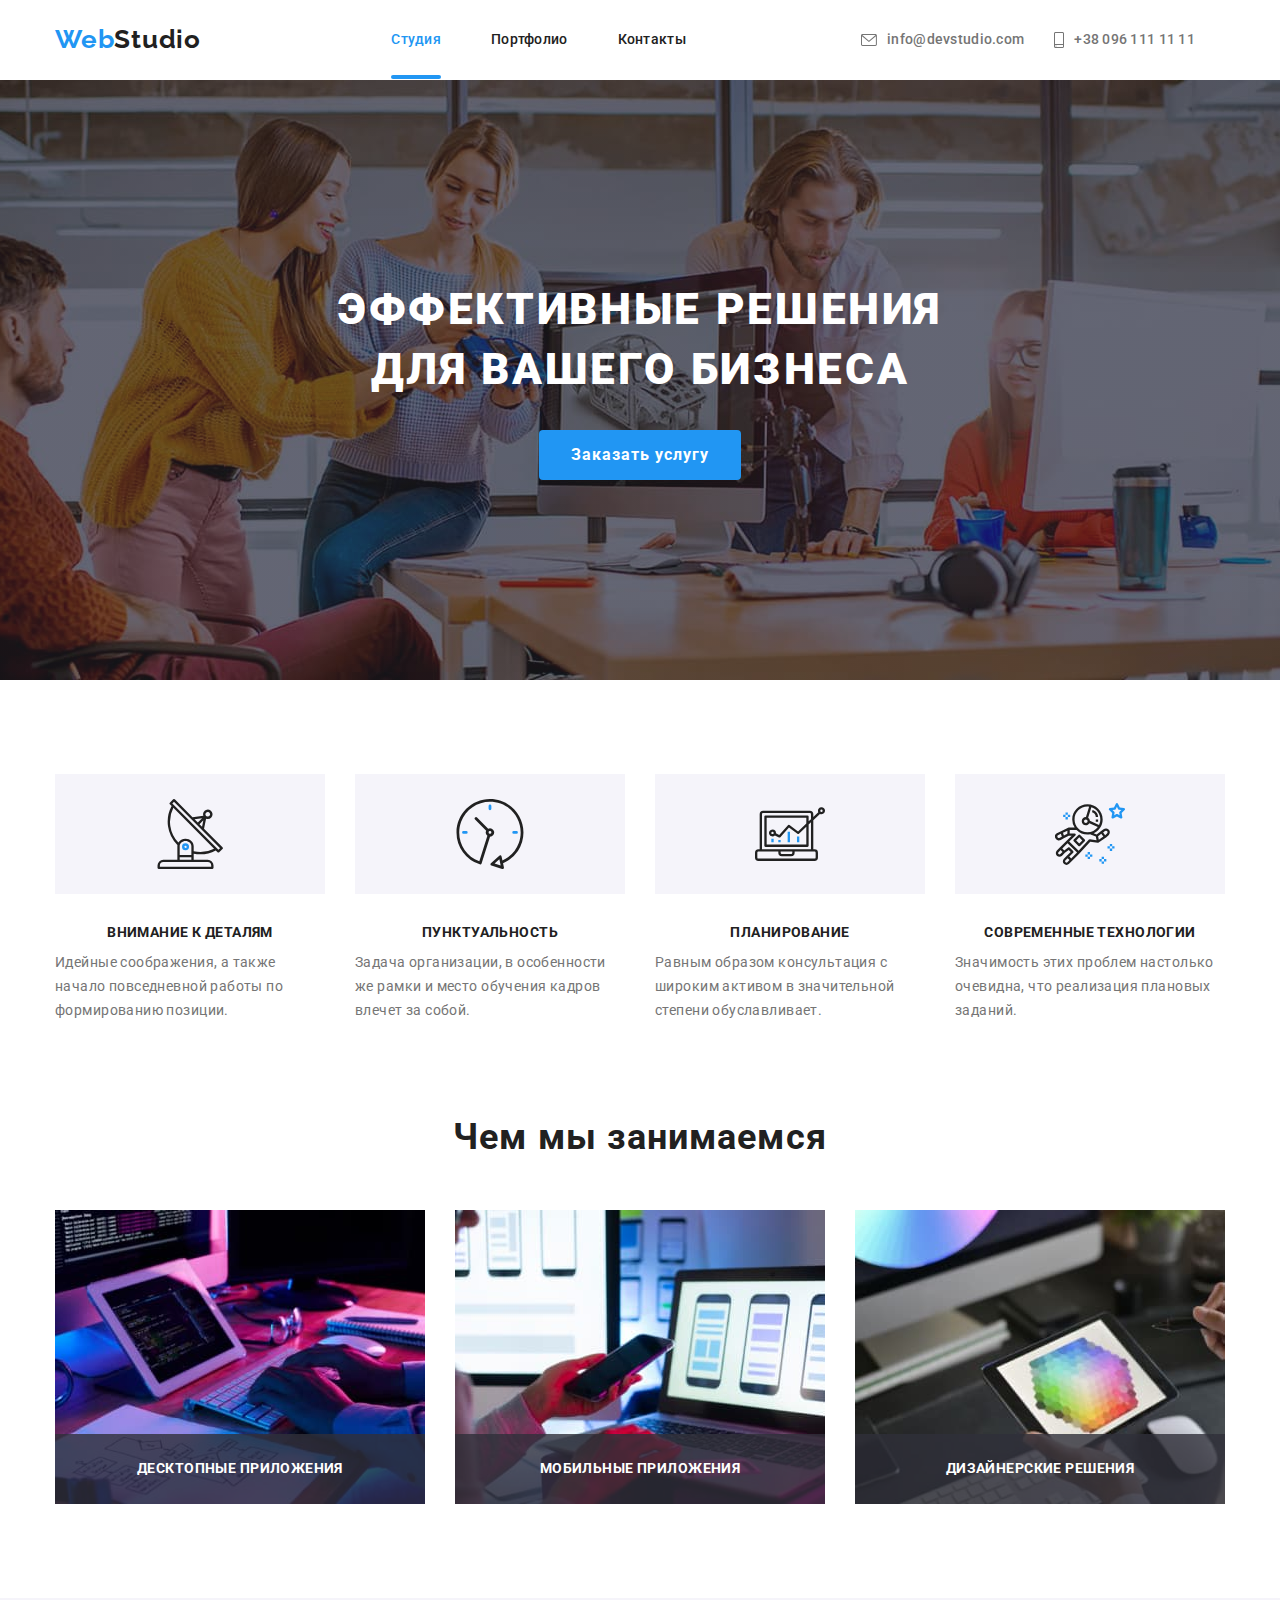
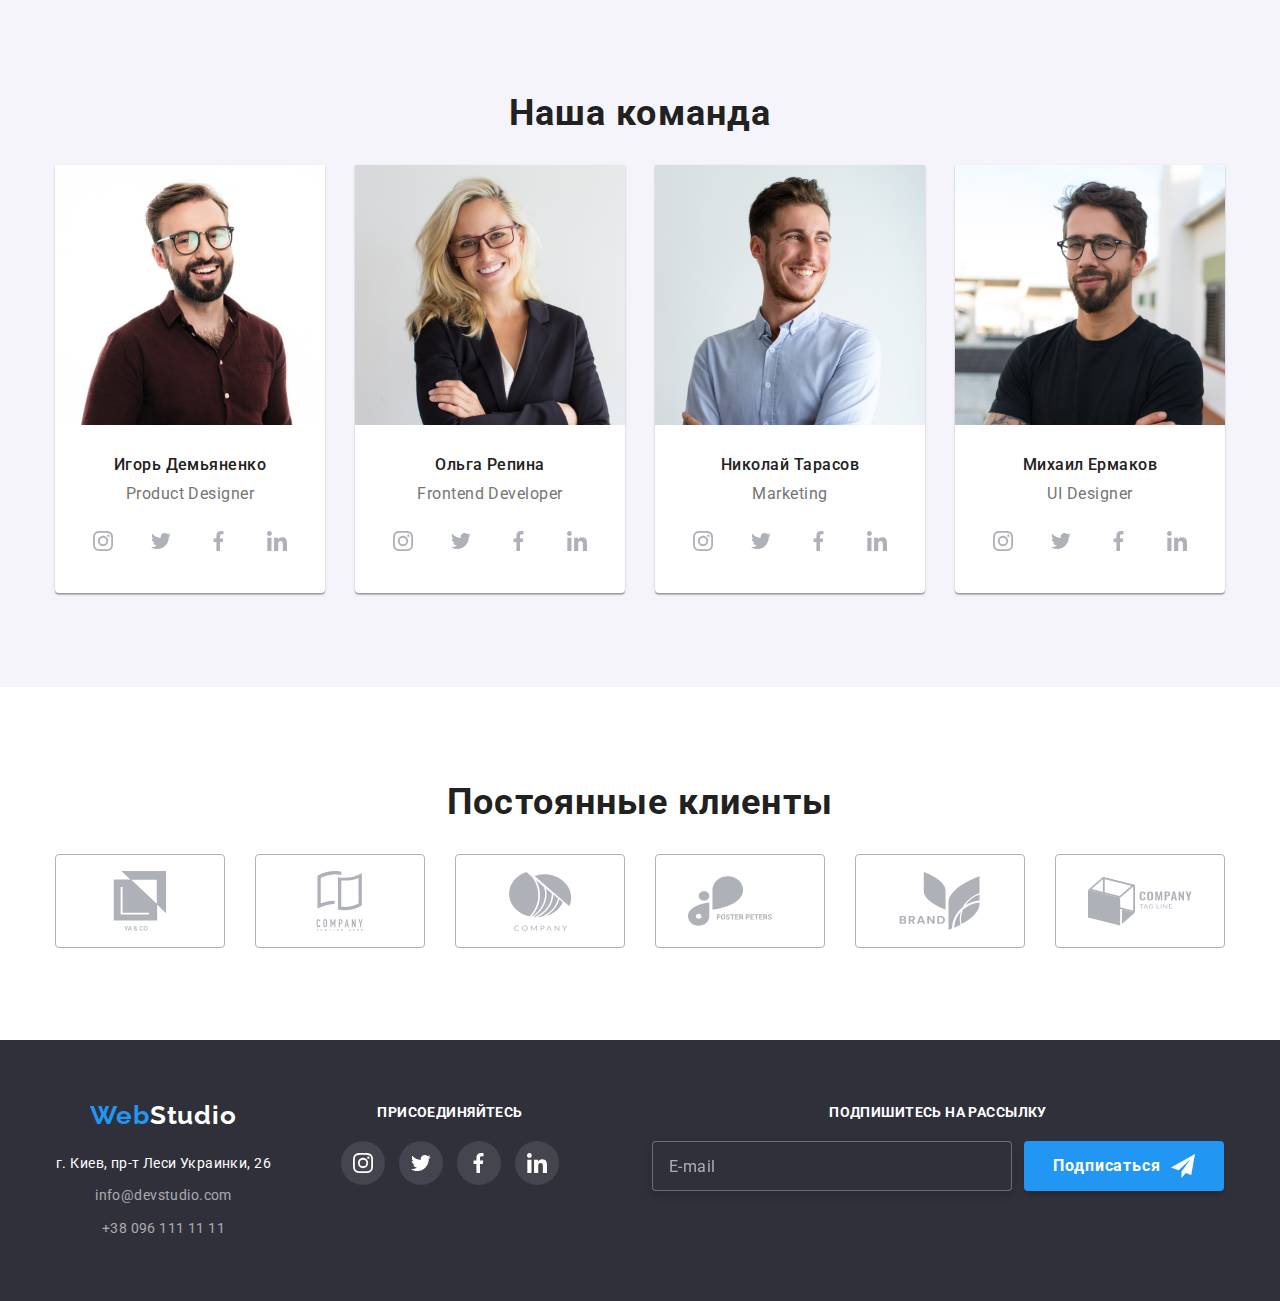
==== commit 4f6b64c7: "сдача дз" ====
--- a/index.html
+++ b/index.html
@@ -15,22 +15,23 @@
 <header class="header">
         <div class="conteiner page-header">
             <a href="index.html" class="page__logo--dark"><span class="page__logo--web">Web</span>Studio</a>
-        <nav class="site-nav">
             <button type="button" class="btn__burger" data-menu-button>
-                <svg width="40" height="40">
+                <svg class="burger__icon" width="40" height="40">
                     <use class="burger__cross" href="./images/sprite.svg#cross"></use>
                     <use class="burger__menu" href="./images/sprite.svg#menu"></use>
                 </svg>
             </button>
-            <ul class="site-nav__list" data-menu>
+            <div class="menu" data-menu>
+        <nav class="site-nav">            
+            <ul class="site-nav__list">
                 <li class="site-nav__item"><a href="./index.html" class="site-nav__link site-nav__link--current">Студия</a></li>
                 <li class="site-nav__item"><a href="./portfolio.html" class="site-nav__link">Портфолио</a></li>
                 <li class="site-nav__item"><a href="/" class="site-nav__link">Контакты</a></li>
             </ul>
         </nav>
-            <ul class="contacts" data-menu>
+            <ul class="contacts">
                 <li class="contacts__item">                    
-                    <a href="mailto:info@devstudio.com" class="contacts__link">
+                    <a href="mailto:info@devstudio.com" class="contacts__link contacts__link--hide">
                         <svg class="contacts__icon" width="16" height="12">
                             <use href="./images/sprite.svg#icon-mail"></use>
                         </svg>
@@ -38,14 +39,37 @@
                     </a>
                 </li>
                 <li class="contacts__item">
-                    <a href="tel:+380961111111" class ="contacts__link">
+                    <a href="tel:+380961111111" class ="contacts__link contacts__link--current">
                         <svg class="contacts__icon" width="10" height="16">
                             <use href="./images/sprite.svg#icon-tel"></use>
                         </svg>
                         +38 096 111 11 11
                     </a>
                 </li>
+                <li class="contacts__item">                    
+                    <a href="mailto:info@devstudio.com" class="contacts__link contacts__link--show">
+                        <svg class="contacts__icon" width="16" height="12">
+                            <use href="./images/sprite.svg#icon-mail"></use>
+                        </svg>
+                        info@devstudio.com
+                    </a>
+                </li>
             </ul>
+            <ul class="mesenger">
+                <li class="mesenger__item">
+                    <a href="" class="mesenger__link">Instagram</a>
+                </li>
+                <li class="mesenger__item">
+                    <a href="" class="mesenger__link">Twitter</a>
+                </li>
+                <li class="mesenger__item">
+                    <a href="" class="mesenger__link">Facebook</a>
+                </li>
+                <li class="mesenger__item">
+                    <a href="" class="mesenger__link">LinkedIn</a>
+                </li>
+            </ul>
+        </div>
         </div>        
 </header>
 <main>
--- a/css/main.min.css
+++ b/css/main.min.css
@@ -1,2 +1,2 @@
-:root{--main-color-bg: #ffffff;--main-color-text: #757575;--bg-color-foot:#2F303A;--secondary-color-text:#212121;--secondary-color-bg: #F5F4FA;--color-accent: #2196F3;--color-adress: rgba(255, 255, 255, 0.6);--color-meseng: #AFB1B8}body{background-color:var(--main-color-bg);color:var(--main-color-text);font-family:'Roboto', sans-serif}ul{list-style:none;margin-top:0}h1,h2,h3,h4,h5,h6,p,ul{margin:0;padding:0}img{display:block}.conteiner{margin:0 auto;padding:0 15px}@media screen and (min-width: 480px){.conteiner{width:480px}}@media screen and (min-width: 768px){.conteiner{width:768px}}@media screen and (min-width: 1200px){.conteiner{width:1200px}}.section{padding-top:60px;padding-bottom:60px}@media screen and (min-width: 1200px){.section{padding-top:94px;padding-bottom:94px}}.btn{cursor:pointer;color:var(--main-color-bg);background-color:var(--color-accent);font-weight:700;font-size:16px;line-height:1.87;text-align:center;letter-spacing:0.06em;border-radius:4px;border:none}.line{border-bottom:1px solid #ECECEC}.header{padding-top:16px;padding-bottom:16px}@media screen and (min-width: 768px){.header{padding-top:21px;padding-bottom:21px}}@media screen and (min-width: 1200px){.header{padding-top:24px;padding-bottom:25px}}.page-header{display:-webkit-box;display:-ms-flexbox;display:flex;-webkit-box-align:center;-ms-flex-align:center;align-items:center}.page__logo--dark{color:var(--secondary-color-text);font-family:'Raleway', sans-serif;font-weight:700;font-size:26px;line-height:1.2;letter-spacing:0.03em;text-decoration:none}.page__logo--web{color:var(--color-accent)}.site-nav{display:-webkit-box;display:-ms-flexbox;display:flex;-webkit-box-align:center;-ms-flex-align:center;align-items:center}@media screen and (min-width: 768px){.site-nav{margin-left:auto}}.site-nav__list{display:none;position:fixed;top:0;left:0;z-index:1;width:100%;height:600px;background-color:#ffffff;padding-top:48px;padding-left:40px}.site-nav__list.is-open{display:inline-block}@media screen and (min-width: 768px){.site-nav__list{display:-webkit-box;display:-ms-flexbox;display:flex;-webkit-box-align:center;-ms-flex-align:center;align-items:center;position:relative;top:0;left:0;z-index:0;height:0;padding:0}}.site-nav__item{margin-right:50px;margin-bottom:35px}.site-nav__item:last-child{margin-right:0;margin-bottom:0}@media screen and (min-width: 768px){.site-nav__item{margin-bottom:0}}.site-nav__link{position:relative;color:var(--secondary-color-text);font-weight:500;font-size:40px;line-height:1.14;letter-spacing:0.02em;text-decoration:none;-webkit-transition:color 250ms cubic-bezier(0.4, 0, 0.2, 1);transition:color 250ms cubic-bezier(0.4, 0, 0.2, 1)}.site-nav__link:hover,.site-nav__link:focus{color:var(--color-accent)}@media screen and (min-width: 768px){.site-nav__link{padding:32px 0;font-size:14px}}.site-nav__link--current{color:var(--color-accent)}@media screen and (min-width: 768px){.site-nav__link--current::after{content:'';display:block;width:100%;height:4px;background:var(--color-accent);border-radius:2px;position:absolute;left:0;bottom:0}}.btn__burger{display:block;margin:0;padding-top:10px;border:none;background-color:transparent;position:absolute;top:0;right:0;z-index:2}@media screen and (min-width: 768px){.btn__burger{display:none}}.burger__cross{display:none}.btn__burger.is-open .burger__cross{display:block}.btn__burger.is-open .burger__menu{display:none}.contacts{display:none}.contacts.is-open{display:block}@media screen and (min-width: 768px){.contacts{display:block;margin-left:auto}}@media screen and (min-width: 1200px){.contacts{display:-webkit-box;display:-ms-flexbox;display:flex;-webkit-box-align:center;-ms-flex-align:center;align-items:center;-webkit-box-pack:center;-ms-flex-pack:center;justify-content:center}}.contacts__link{display:-webkit-box;display:-ms-flexbox;display:flex;-webkit-box-align:center;-ms-flex-align:center;align-items:center;color:var(--main-color-text);-webkit-transition:color 250ms cubic-bezier(0.4, 0, 0.2, 1);transition:color 250ms cubic-bezier(0.4, 0, 0.2, 1)}.contacts__link:hover,.contacts__link:focus{color:var(--color-accent)}.contacts__icon{margin-right:10px;fill:currentColor}@media screen and (min-width: 768px){.contacts__item{margin-bottom:10px}.contacts__item:last-child{margin-bottom:0}}@media screen and (min-width: 1200px){.contacts__item{margin-bottom:0;margin-right:30px}.contacts__item:last-child{margin-right:0}}.contacts__link{font-weight:500;font-size:14px;line-height:1.14;letter-spacing:0.02em;text-decoration:none}.hero{position:relative;text-align:center;padding-top:118px;padding-bottom:118px;max-width:480px;height:400px;margin-left:auto;margin-right:auto;background-color:var(--bg-color-foot);background-image:-webkit-gradient(linear, left top, right top, from(rgba(47,48,58,0.4)), to(rgba(47,48,58,0.4))),url("../images/bg-hero.jpg");background-image:linear-gradient(to right, rgba(47,48,58,0.4), rgba(47,48,58,0.4)),url("../images/bg-hero.jpg");background-repeat:no-repeat;background-position:center;background-size:cover}@media screen and (min-width: 768px){.hero{max-width:768px}}@media screen and (min-width: 1200px){.hero{max-width:1600px;height:600px;padding:200px 0}}.hero__title{padding-bottom:30px;color:var(--main-color-bg);font-weight:900;font-size:26px;line-height:1.36;text-align:center;letter-spacing:0.06em}@media screen and (min-width: 1200px){.hero__title{font-size:44px}}.hero__btn{padding:10px 32px}.backdrop{position:fixed;top:0;left:0;width:100%;height:100%;z-index:999;background:rgba(0,0,0,0.2);opacity:1;-webkit-transition:opacity 250ms cubic-bezier(0.4, 0, 0.2, 1),visibility 250ms cubic-bezier(0.4, 0, 0.2, 1);transition:opacity 250ms cubic-bezier(0.4, 0, 0.2, 1),visibility 250ms cubic-bezier(0.4, 0, 0.2, 1)}.backdrop--is-hidden{opacity:0;pointer-events:none;visibility:hidden}.backdrop--is-hidden .modal{-webkit-transform:translate(-50%, -50%) scale(1.1);transform:translate(-50%, -50%) scale(1.1)}.modal{position:absolute;top:50%;left:50%;width:528px;height:581px;padding:40px;background-color:var(--main-color-bg);-webkit-transform:translate(-50%, -50%) scale(1);transform:translate(-50%, -50%) scale(1);-webkit-transition:-webkit-transform 250ms cubic-bezier(0.4, 0, 0.2, 1);transition:-webkit-transform 250ms cubic-bezier(0.4, 0, 0.2, 1);transition:transform 250ms cubic-bezier(0.4, 0, 0.2, 1);transition:transform 250ms cubic-bezier(0.4, 0, 0.2, 1), -webkit-transform 250ms cubic-bezier(0.4, 0, 0.2, 1)}.modal__close{width:30px;height:30px;position:absolute;top:8px;right:8px;background-color:var(--main-color-bg);border-radius:50%;border:1px solid rgba(0,0,0,0.1);cursor:pointer;-webkit-transition:color 250ms cubic-bezier(0.4, 0, 0.2, 1);transition:color 250ms cubic-bezier(0.4, 0, 0.2, 1)}.modal__close:hover,.modal__close:focus{color:var(--color-accent)}.modal__icon--close{fill:currentColor}.modal__icon{fill:currentColor}.modal__title{margin-bottom:12px;font-weight:700;font-size:20px;line-height:1.15;text-align:center;letter-spacing:0.03em;color:var(--secondary-color-text)}.modal__label{position:relative;display:block;font-size:12px;line-height:1.16;letter-spacing:0.01em;color:var(--main-color-text);text-align:left;margin-top:10px}.modal__label:first-child{margin-top:0}.modal__input{padding-left:42px;width:100%;min-height:40px;margin-top:4px;border:1px solid rgba(33,33,33,0.2);border-radius:4px;outline:none;-webkit-transition:border-color 250ms cubic-bezier(0.4, 0, 0.2, 1);transition:border-color 250ms cubic-bezier(0.4, 0, 0.2, 1)}.modal__row{color:var(--secondary-color-text)}.modal__row:focus-within .modal__input,.modal__row:focus-within .modal__icon{border-color:var(--color-accent);fill:var(--color-accent)}.modal__icon{position:absolute;top:50%;left:12px;display:inline-block;fill:currentColor;-webkit-transition:fill 250ms cubic-bezier(0.4, 0, 0.2, 1);transition:fill 250ms cubic-bezier(0.4, 0, 0.2, 1)}.modal__input--coment{padding:12px 16px;resize:none;max-height:120px}.modal__input--coment::-webkit-input-placeholder{font-size:14px;line-height:16px;letter-spacing:0.01em;color:rgba(117,117,117,0.5)}.modal__input--coment:-ms-input-placeholder{font-size:14px;line-height:16px;letter-spacing:0.01em;color:rgba(117,117,117,0.5)}.modal__input--coment::-ms-input-placeholder{font-size:14px;line-height:16px;letter-spacing:0.01em;color:rgba(117,117,117,0.5)}.modal__input--coment::placeholder{font-size:14px;line-height:16px;letter-spacing:0.01em;color:rgba(117,117,117,0.5)}.modal__checkbox{display:-webkit-box;display:-ms-flexbox;display:flex;-webkit-box-align:center;-ms-flex-align:center;align-items:center;margin-top:20px;text-align:center;font-size:14px;line-height:1.71;letter-spacing:0.03em}.modal__input--check{position:absolute;width:1px;height:1px;margin:-1px;border:0;padding:0;clip:rect(0 0 0 0);overflow:hidden}.modal__input--check:checked+.modal__icon--check{border-color:var(--color-accent);background-color:var(--color-accent);background-image:url("../images/check.svg");background-size:contain;background-origin:border-box}.modal__icon--check{display:inline-block;margin-right:7px;width:16px;height:15px;border:2px solid var(--secondary-color-text);border-radius:2px;-webkit-transition:background-color 250ms cubic-bezier(0.4, 0, 0.2, 1),border-color 250ms cubic-bezier(0.4, 0, 0.2, 1),background-image 250ms cubic-bezier(0.4, 0, 0.2, 1),background-size 250ms cubic-bezier(0.4, 0, 0.2, 1),background-origin 250ms cubic-bezier(0.4, 0, 0.2, 1);transition:background-color 250ms cubic-bezier(0.4, 0, 0.2, 1),border-color 250ms cubic-bezier(0.4, 0, 0.2, 1),background-image 250ms cubic-bezier(0.4, 0, 0.2, 1),background-size 250ms cubic-bezier(0.4, 0, 0.2, 1),background-origin 250ms cubic-bezier(0.4, 0, 0.2, 1)}.modal__link--licens{color:var(--color-accent)}.modal__send{width:200px;height:50px;margin-top:30px;-webkit-box-shadow:0px 4px 4px rgba(0,0,0,0.15);box-shadow:0px 4px 4px rgba(0,0,0,0.15)}@media screen and (min-width: 768px){.advantage__list{display:-webkit-box;display:-ms-flexbox;display:flex;-ms-flex-wrap:wrap;flex-wrap:wrap;margin:-15px}}@media screen and (min-width: 1200px){.advantage__list{-ms-flex-wrap:nowrap;flex-wrap:nowrap;margin:0}}.advantage__item{max-width:450px;margin-bottom:30px}.advantage__item:last-child{margin-bottom:0}@media screen and (min-width: 768px){.advantage__item{max-width:354px;margin:15px}}@media screen and (min-width: 1200px){.advantage__item{max-width:270px;margin:0;margin-right:30px}.advantage__item:last-child{margin-right:0}}.advant{display:-webkit-box;display:-ms-flexbox;display:flex;-webkit-box-pack:center;-ms-flex-pack:center;justify-content:center;-webkit-box-align:center;-ms-flex-align:center;align-items:center;background:var(--secondary-color-bg);width:100%;height:120px;margin-bottom:30px}.advantage__title{text-align:center;margin-bottom:10px;color:var(--secondary-color-text);font-weight:700;font-size:14px;line-height:1.2;letter-spacing:0.03em}.advantage__text{font-size:14px;line-height:1.7;letter-spacing:0.03em}.job{display:none}@media screen and (min-width: 1200px){.job{display:block;padding-top:0}}.job__list{display:-webkit-box;display:-ms-flexbox;display:flex;-webkit-box-pack:justify;-ms-flex-pack:justify;justify-content:space-between}.job__item{position:relative;max-width:370px}.job__title{margin-bottom:50px;color:var(--secondary-color-text);font-weight:700;font-size:36px;line-height:1.2;text-align:center;letter-spacing:0.03em}.job__text{position:absolute;left:0;bottom:0;display:-webkit-box;display:-ms-flexbox;display:flex;-webkit-box-pack:center;-ms-flex-pack:center;justify-content:center;-webkit-box-align:center;-ms-flex-align:center;align-items:center;width:370px;height:70px;font-weight:700;font-size:14px;line-height:1.14;letter-spacing:0.03em;text-transform:uppercase;color:var(--main-color-bg);background-color:rgba(47,48,58,0.8)}.team{background-color:var(--secondary-color-bg);text-align:center}@media screen and (min-width: 768px){.team__list{display:-webkit-box;display:-ms-flexbox;display:flex;-ms-flex-wrap:wrap;flex-wrap:wrap;margin:-15px}}@media screen and (min-width: 1200px){.team__list{-ms-flex-wrap:nowrap;flex-wrap:nowrap;margin:0}}.teams{max-width:450px;padding-top:30px;padding-bottom:30px}@media screen and (min-width: 768px){.teams{max-width:354px}}@media screen and (min-width: 1200px){.teams{max-width:270px}}.team__title{margin-bottom:30px;max-width:100%;color:var(--secondary-color-text);font-weight:700;font-size:28px;line-height:1.2;text-align:center;letter-spacing:0.03em}@media screen and (min-width: 1200px){.team__title{font-size:36px}}.team__item{margin-bottom:30px;background-color:var(--main-color-bg);-webkit-box-shadow:0px 1px 3px rgba(0,0,0,0.12),0px 1px 1px rgba(0,0,0,0.14),0px 2px 1px rgba(0,0,0,0.2);box-shadow:0px 1px 3px rgba(0,0,0,0.12),0px 1px 1px rgba(0,0,0,0.14),0px 2px 1px rgba(0,0,0,0.2);border-radius:0px 0px 4px 4px}.team__item:last-child{margin-bottom:0}@media screen and (min-width: 768px){.team__item{margin:15px}.team__item:last-child{margin-bottom:15px}}@media screen and (min-width: 1200px){.team__item{margin:0;margin-right:30px}.team__item:last-child{margin-bottom:0;margin-right:0}}.team__img{width:100%}@media screen and (min-width: 768px){.team__img{width:354px}}@media screen and (min-width: 1200px){.team__img{width:270px}}.team__subtitle{margin-bottom:10px;color:var(--secondary-color-text);font-weight:500;font-size:16px;line-height:1.2;letter-spacing:0.03em}.team__text{font-size:16px;line-height:1.2;letter-spacing:0.03em}.meseng{margin-top:16px;width:44px;height:44px;display:-webkit-inline-box;display:-ms-inline-flexbox;display:inline-flex;-webkit-box-pack:center;-ms-flex-pack:center;justify-content:center;-webkit-box-align:center;-ms-flex-align:center;align-items:center;color:var(--color-meseng);border-radius:50%;margin-right:10px;-webkit-transition:color 250ms cubic-bezier(0.4, 0, 0.2, 1),background-color 250ms cubic-bezier(0.4, 0, 0.2, 1);transition:color 250ms cubic-bezier(0.4, 0, 0.2, 1),background-color 250ms cubic-bezier(0.4, 0, 0.2, 1)}.meseng:last-child{margin-right:0}.meseng:hover,.meseng:focus{background-color:var(--color-accent);border-radius:50%;color:var(--main-color-bg)}.meseng__icon{fill:currentColor}.clients__title{margin-bottom:30px;color:var(--secondary-color-text);font-weight:700;font-size:28px;line-height:1.2;text-align:center;letter-spacing:0.03em}@media screen and (min-width: 1200px){.clients__title{font-size:36px}}.clients__list{display:-webkit-box;display:-ms-flexbox;display:flex;-ms-flex-wrap:wrap;flex-wrap:wrap;margin:-15px;max-width:450px;-webkit-box-pack:center;-ms-flex-pack:center;justify-content:center;-webkit-box-align:center;-ms-flex-align:center;align-items:center}@media screen and (min-width: 768px){.clients__list{max-width:768px}}@media screen and (min-width: 1200px){.clients__list{max-width:1200px;-ms-flex-wrap:nowrap;flex-wrap:nowrap;margin:0}}.clients__item{margin:15px;max-width:210px;height:92px}@media screen and (min-width: 768px){.clients__item{max-width:226px}}@media screen and (min-width: 1200px){.clients__item{max-width:170px;margin:0;margin-right:30px}.clients__item:last-child{margin-right:0}}.clients__link{display:-webkit-box;display:-ms-flexbox;display:flex;-webkit-box-pack:center;-ms-flex-pack:center;justify-content:center;padding:16px 32px;border:1px solid var(--color-meseng);color:var(--color-meseng);border-radius:4px;-webkit-transition:border 250ms cubic-bezier(0.4, 0, 0.2, 1),color 250ms cubic-bezier(0.4, 0, 0.2, 1);transition:border 250ms cubic-bezier(0.4, 0, 0.2, 1),color 250ms cubic-bezier(0.4, 0, 0.2, 1)}.clients__link:hover,.clients__link:focus{color:var(--color-accent);border:1px solid var(--color-accent)}.clients__icon{fill:currentColor}.footer{margin-left:auto;margin-right:auto;padding-top:60px;padding-bottom:60px;background-color:var(--bg-color-foot)}.footer__column{text-align:center;max-width:450px}@media screen and (min-width: 768px){.footer__column{max-width:768px;display:-webkit-box;display:-ms-flexbox;display:flex;-webkit-box-pack:center;-ms-flex-pack:center;justify-content:center;-ms-flex-wrap:wrap;flex-wrap:wrap}}@media screen and (min-width: 1200px){.footer__column{max-width:1200px;display:-webkit-box;display:-ms-flexbox;display:flex;-ms-flex-wrap:nowrap;flex-wrap:nowrap}}.footer__logo--white{font-family:'Raleway', sans-serif;color:var(--main-color-bg);font-weight:700;font-size:26px;line-height:1.2;letter-spacing:0.03em;text-decoration:none}.address{margin-top:20px}.address__item{margin-bottom:9px}.address__item:last-child{margin-bottom:0}.address__link{display:inline-block;color:var(--color-adress);font-size:14px;line-height:1.7;letter-spacing:0.03em;text-decoration:none;font-style:normal;-webkit-transition:color 250ms cubic-bezier(0.4, 0, 0.2, 1);transition:color 250ms cubic-bezier(0.4, 0, 0.2, 1)}.address__link:hover,.address__link:focus{color:var(--color-accent)}.address__text{color:var(--main-color-bg);font-size:14px;line-height:1.7;letter-spacing:0.03em;font-style:normal;text-decoration:none;-webkit-transition:color 250ms cubic-bezier(0.4, 0, 0.2, 1);transition:color 250ms cubic-bezier(0.4, 0, 0.2, 1)}.address__text:hover,.address__text:focus{color:var(--color-accent)}.folov{margin-top:60px}@media screen and (min-width: 768px){.folov{margin-top:0;padding-top:5px;margin-left:165px}}@media screen and (min-width: 1200px){.folov{margin-left:70px}}.folov__title{font-weight:700;font-size:14px;line-height:1.14;letter-spacing:0.03em;text-transform:uppercase;color:var(--main-color-bg)}.folov__list{color:var(--main-color-bg);margin-top:20px}.folov__item{width:44px;height:44px;display:-webkit-inline-box;display:-ms-inline-flexbox;display:inline-flex;background:rgba(255,255,255,0.1);border-radius:50%;margin-right:10px}.folov__item:last-child{margin-right:0}.folov__link{color:var(--main-color-bg);padding:12px;border-radius:50%;-webkit-transition:background-color 250ms cubic-bezier(0.4, 0, 0.2, 1);transition:background-color 250ms cubic-bezier(0.4, 0, 0.2, 1)}.folov__link:hover,.folov__link:focus{background-color:var(--color-accent);border-radius:50%}.folov__icon{fill:currentColor}.send{margin-top:60px}@media screen and (min-width: 1200px){.send{margin-top:0;padding-top:5px;margin-left:93px}}.send__title{margin-bottom:20px;font-weight:700;font-size:14px;line-height:1.14;letter-spacing:0.03em;text-transform:uppercase;color:var(--main-color-bg)}.send__btn{display:-webkit-inline-box;display:-ms-inline-flexbox;display:inline-flex;-webkit-box-align:center;-ms-flex-align:center;align-items:center;-webkit-box-pack:center;-ms-flex-pack:center;justify-content:center;margin-left:12px;width:200px;height:50px;-webkit-box-shadow:0px 4px 4px rgba(0,0,0,0.15);box-shadow:0px 4px 4px rgba(0,0,0,0.15)}.send__icon{margin-left:10px}.send__label{max-width:450px}.send__input{margin-bottom:20px;width:100%;height:50px;padding-left:16px;color:#ffffff;border:1px solid rgba(255,255,255,0.3);-webkit-filter:drop-shadow(0px 4px 4px rgba(0,0,0,0.15));filter:drop-shadow(0px 4px 4px rgba(0,0,0,0.15));border-radius:4px;background-color:var(--bg-color-foot);outline:none;-webkit-transition:border-color 250ms cubic-bezier(0.4, 0, 0.2, 1);transition:border-color 250ms cubic-bezier(0.4, 0, 0.2, 1)}.send__input::-webkit-input-placeholder{font-size:16px;line-height:1.25;font-weight:400;letter-spacing:0.03em;color:rgba(255,255,255,0.6)}.send__input:-ms-input-placeholder{font-size:16px;line-height:1.25;font-weight:400;letter-spacing:0.03em;color:rgba(255,255,255,0.6)}.send__input::-ms-input-placeholder{font-size:16px;line-height:1.25;font-weight:400;letter-spacing:0.03em;color:rgba(255,255,255,0.6)}.send__input::placeholder{font-size:16px;line-height:1.25;font-weight:400;letter-spacing:0.03em;color:rgba(255,255,255,0.6)}.send__label:focus-within .send__input{border-color:var(--color-accent)}@media screen and (min-width: 1200px){.send__input{width:360px}}@media screen and (min-width: 1200px){.send__form{display:-webkit-box;display:-ms-flexbox;display:flex}}
+:root{--main-color-bg: #ffffff;--main-color-text: #757575;--bg-color-foot:#2F303A;--secondary-color-text:#212121;--secondary-color-bg: #F5F4FA;--color-accent: #2196F3;--color-adress: rgba(255, 255, 255, 0.6);--color-meseng: #AFB1B8}body{background-color:var(--main-color-bg);color:var(--main-color-text);font-family:'Roboto', sans-serif}ul{list-style:none;margin-top:0}h1,h2,h3,h4,h5,h6,p,ul{margin:0;padding:0}img{display:block}.conteiner{margin:0 auto;padding:0 15px}@media screen and (min-width: 480px){.conteiner{width:480px}}@media screen and (min-width: 768px){.conteiner{width:768px}}@media screen and (min-width: 1200px){.conteiner{width:1200px}}.section{padding-top:60px;padding-bottom:60px}@media screen and (min-width: 1200px){.section{padding-top:94px;padding-bottom:94px}}.btn{cursor:pointer;color:var(--main-color-bg);background-color:var(--color-accent);font-weight:700;font-size:16px;line-height:1.87;text-align:center;letter-spacing:0.06em;border-radius:4px;border:none}.line{border-bottom:1px solid #ECECEC}.header{padding-top:16px;padding-bottom:16px}@media screen and (min-width: 768px){.header{padding-top:21px}}@media screen and (min-width: 1200px){.header{padding-top:24px;padding-bottom:25px}}.page-header{display:-webkit-box;display:-ms-flexbox;display:flex;-webkit-box-align:center;-ms-flex-align:center;align-items:center}.menu{display:none;position:fixed;top:0;left:0;z-index:1;width:100%;min-height:800px;background-color:#ffffff;padding-left:15px}.menu.is-open{display:inline-block}@media screen and (min-width: 768px){.menu{display:-webkit-box;display:-ms-flexbox;display:flex;-webkit-box-align:center;-ms-flex-align:center;align-items:center;position:static;min-height:0}}.btn__burger{display:block;margin:0;padding-top:10px;border:none;background-color:transparent;position:absolute;top:0;right:0;z-index:2;-webkit-transition:color 250ms cubic-bezier(0.4, 0, 0.2, 1);transition:color 250ms cubic-bezier(0.4, 0, 0.2, 1)}@media screen and (min-width: 768px){.btn__burger{display:none}}.btn__burger:hover,.btn__burger:focus{color:var(--color-accent)}.burger__icon{fill:currentColor}.burger__cross{display:none}.btn__burger.is-open .burger__cross{display:block}.btn__burger.is-open .burger__menu{display:none}.page__logo--dark{color:var(--secondary-color-text);font-family:'Raleway', sans-serif;font-weight:700;font-size:26px;line-height:1.2;letter-spacing:0.03em;text-decoration:none}.page__logo--web{color:var(--color-accent)}.site-nav{display:-webkit-box;display:-ms-flexbox;display:flex;-webkit-box-align:center;-ms-flex-align:center;align-items:center}@media screen and (min-width: 768px){.site-nav{margin-left:auto;margin-bottom:0}}.site-nav__list{padding-top:48px;padding-left:40px}@media screen and (min-width: 768px){.site-nav__list{display:-webkit-box;display:-ms-flexbox;display:flex;-webkit-box-align:center;-ms-flex-align:center;align-items:center;position:relative;padding-top:0;padding-left:0}}.site-nav__item{margin-right:50px;margin-bottom:35px}.site-nav__item:last-child{margin-right:0;margin-bottom:0}@media screen and (min-width: 768px){.site-nav__item{margin-bottom:0}}.site-nav__link{position:relative;color:var(--secondary-color-text);font-weight:500;font-size:40px;line-height:1.14;letter-spacing:0.02em;text-decoration:none;-webkit-transition:color 250ms cubic-bezier(0.4, 0, 0.2, 1);transition:color 250ms cubic-bezier(0.4, 0, 0.2, 1)}.site-nav__link:hover,.site-nav__link:focus{color:var(--color-accent)}@media screen and (min-width: 768px){.site-nav__link{padding:32px 0;font-size:14px}}.site-nav__link--current{color:var(--color-accent)}@media screen and (min-width: 768px){.site-nav__link--current::after{content:'';display:block;width:100%;height:4px;background:var(--color-accent);border-radius:2px;position:absolute;left:0;bottom:0}}.contacts{position:fixed;left:40px;bottom:130px}@media screen and (min-width: 768px){.contacts{position:static;margin-left:auto}}@media screen and (min-width: 1200px){.contacts{display:-webkit-box;display:-ms-flexbox;display:flex}}.contacts__link{display:-webkit-box;display:-ms-flexbox;display:flex;-webkit-box-align:center;-ms-flex-align:center;align-items:center;color:var(--main-color-text);-webkit-transition:color 250ms cubic-bezier(0.4, 0, 0.2, 1);transition:color 250ms cubic-bezier(0.4, 0, 0.2, 1)}.contacts__link:hover,.contacts__link:focus{color:var(--color-accent)}.contacts__icon{margin-right:10px;fill:currentColor}@media screen and (max-width: 767px){.contacts__icon{display:none}}@media screen and (min-width: 768px){.contacts__item{margin-bottom:10px}.contacts__item:last-child{margin-bottom:0}}@media screen and (min-width: 1200px){.contacts__item{margin-bottom:0;margin-right:30px}.contacts__item:last-child{margin-right:0}}.contacts__link{font-weight:500;font-size:12px;line-height:1.14;letter-spacing:0.02em;text-decoration:none}@media screen and (min-width: 1200px){.contacts__link{font-size:14px}}@media screen and (max-width: 767px){.contacts__link--current{font-size:34px;color:var(--color-accent);margin-bottom:32px}}@media screen and (max-width: 767px){.contacts__link--hide{display:none}}@media screen and (max-width: 767px){.contacts__link--show{font-size:24px}}@media screen and (min-width: 768px){.contacts__link--show{display:none}}.mesenger{display:-webkit-box;display:-ms-flexbox;display:flex;-ms-flex-wrap:wrap;flex-wrap:wrap;position:fixed;left:40px;bottom:48px;max-width:450px}@media screen and (min-width: 768px){.mesenger{display:none}}.mesenger__item{margin-right:10px;padding-right:10px;border-right:1px solid rgba(33,33,33,0.2)}.mesenger__item:last-child{margin-right:0;padding-right:0;border:none}.mesenger__link{font-weight:500;font-size:18px;line-height:1.22;letter-spacing:0.02em;color:var(--color-accent);text-decoration:none}.hero{position:relative;text-align:center;padding-top:118px;padding-bottom:118px;max-width:480px;height:400px;margin-left:auto;margin-right:auto;background-color:var(--bg-color-foot);background-image:-webkit-gradient(linear, left top, right top, from(rgba(47,48,58,0.4)), to(rgba(47,48,58,0.4))),url("../images/bg-hero.jpg");background-image:linear-gradient(to right, rgba(47,48,58,0.4), rgba(47,48,58,0.4)),url("../images/bg-hero.jpg");background-repeat:no-repeat;background-position:center;background-size:cover}@media screen and (min-width: 768px){.hero{max-width:768px}}@media screen and (min-width: 1200px){.hero{max-width:1600px;height:600px;padding:200px 0}}.hero__title{padding-bottom:30px;color:var(--main-color-bg);font-weight:900;font-size:26px;line-height:1.36;text-align:center;letter-spacing:0.06em}@media screen and (min-width: 1200px){.hero__title{font-size:44px}}.hero__btn{padding:10px 32px}.backdrop{position:fixed;top:0;left:0;width:100%;height:100%;z-index:999;background:rgba(0,0,0,0.2);opacity:1;-webkit-transition:opacity 250ms cubic-bezier(0.4, 0, 0.2, 1),visibility 250ms cubic-bezier(0.4, 0, 0.2, 1);transition:opacity 250ms cubic-bezier(0.4, 0, 0.2, 1),visibility 250ms cubic-bezier(0.4, 0, 0.2, 1)}.backdrop--is-hidden{opacity:0;pointer-events:none;visibility:hidden}.backdrop--is-hidden .modal{-webkit-transform:translate(-50%, -50%) scale(1.1);transform:translate(-50%, -50%) scale(1.1)}.modal{position:absolute;top:50%;left:50%;width:450px;height:605px;padding:40px;background-color:var(--main-color-bg);-webkit-transform:translate(-50%, -50%) scale(1);transform:translate(-50%, -50%) scale(1);-webkit-transition:-webkit-transform 250ms cubic-bezier(0.4, 0, 0.2, 1);transition:-webkit-transform 250ms cubic-bezier(0.4, 0, 0.2, 1);transition:transform 250ms cubic-bezier(0.4, 0, 0.2, 1);transition:transform 250ms cubic-bezier(0.4, 0, 0.2, 1), -webkit-transform 250ms cubic-bezier(0.4, 0, 0.2, 1)}.modal__close{width:30px;height:30px;position:absolute;top:8px;right:8px;background-color:var(--main-color-bg);border-radius:50%;border:1px solid rgba(0,0,0,0.1);cursor:pointer;-webkit-transition:color 250ms cubic-bezier(0.4, 0, 0.2, 1);transition:color 250ms cubic-bezier(0.4, 0, 0.2, 1)}.modal__close:hover,.modal__close:focus{color:var(--color-accent)}.modal__icon--close{fill:currentColor}.modal__icon{fill:currentColor}.modal__title{margin-bottom:12px;font-weight:700;font-size:20px;line-height:1.15;text-align:center;letter-spacing:0.03em;color:var(--secondary-color-text)}.modal__label{position:relative;display:block;font-size:12px;line-height:1.16;letter-spacing:0.01em;color:var(--main-color-text);text-align:left;margin-top:10px}.modal__label:first-child{margin-top:0}.modal__input{padding-left:42px;width:100%;min-height:40px;margin-top:4px;border:1px solid rgba(33,33,33,0.2);border-radius:4px;outline:none;-webkit-transition:border-color 250ms cubic-bezier(0.4, 0, 0.2, 1);transition:border-color 250ms cubic-bezier(0.4, 0, 0.2, 1)}.modal__row{color:var(--secondary-color-text)}.modal__row:focus-within .modal__input,.modal__row:focus-within .modal__icon{border-color:var(--color-accent);fill:var(--color-accent)}.modal__icon{position:absolute;top:50%;left:12px;display:inline-block;fill:currentColor;-webkit-transition:fill 250ms cubic-bezier(0.4, 0, 0.2, 1);transition:fill 250ms cubic-bezier(0.4, 0, 0.2, 1)}.modal__input--coment{padding:12px 16px;resize:none;max-height:120px}.modal__input--coment::-webkit-input-placeholder{font-size:14px;line-height:16px;letter-spacing:0.01em;color:rgba(117,117,117,0.5)}.modal__input--coment:-ms-input-placeholder{font-size:14px;line-height:16px;letter-spacing:0.01em;color:rgba(117,117,117,0.5)}.modal__input--coment::-ms-input-placeholder{font-size:14px;line-height:16px;letter-spacing:0.01em;color:rgba(117,117,117,0.5)}.modal__input--coment::placeholder{font-size:14px;line-height:16px;letter-spacing:0.01em;color:rgba(117,117,117,0.5)}.modal__checkbox{display:-webkit-box;display:-ms-flexbox;display:flex;-webkit-box-align:center;-ms-flex-align:center;align-items:center;margin-top:20px;text-align:center;font-size:12px;line-height:1.71;letter-spacing:0.03em}@media screen and (min-width: 1200px){.modal__checkbox{font-size:14px}}.modal__input--check{position:absolute;width:1px;height:1px;margin:-1px;border:0;padding:0;clip:rect(0 0 0 0);overflow:hidden}.modal__input--check:checked+.modal__icon--check{border-color:var(--color-accent);background-color:var(--color-accent);background-image:url("../images/check.svg");background-size:contain;background-origin:border-box}.modal__icon--check{display:inline-block;margin-right:7px;width:16px;height:15px;border:2px solid var(--secondary-color-text);border-radius:2px;-webkit-transition:background-color 250ms cubic-bezier(0.4, 0, 0.2, 1),border-color 250ms cubic-bezier(0.4, 0, 0.2, 1),background-image 250ms cubic-bezier(0.4, 0, 0.2, 1),background-size 250ms cubic-bezier(0.4, 0, 0.2, 1),background-origin 250ms cubic-bezier(0.4, 0, 0.2, 1);transition:background-color 250ms cubic-bezier(0.4, 0, 0.2, 1),border-color 250ms cubic-bezier(0.4, 0, 0.2, 1),background-image 250ms cubic-bezier(0.4, 0, 0.2, 1),background-size 250ms cubic-bezier(0.4, 0, 0.2, 1),background-origin 250ms cubic-bezier(0.4, 0, 0.2, 1)}.modal__link--licens{color:var(--color-accent)}.modal__send{width:200px;height:50px;margin-top:30px;-webkit-box-shadow:0px 4px 4px rgba(0,0,0,0.15);box-shadow:0px 4px 4px rgba(0,0,0,0.15)}@media screen and (min-width: 768px){.advantage__list{display:-webkit-box;display:-ms-flexbox;display:flex;-ms-flex-wrap:wrap;flex-wrap:wrap;margin:-15px}}@media screen and (min-width: 1200px){.advantage__list{-ms-flex-wrap:nowrap;flex-wrap:nowrap;margin:0}}.advantage__item{max-width:450px;margin-bottom:30px}.advantage__item:last-child{margin-bottom:0}@media screen and (min-width: 768px){.advantage__item{max-width:354px;margin:15px}}@media screen and (min-width: 1200px){.advantage__item{max-width:270px;margin:0;margin-right:30px}.advantage__item:last-child{margin-right:0}}.advant{display:-webkit-box;display:-ms-flexbox;display:flex;-webkit-box-pack:center;-ms-flex-pack:center;justify-content:center;-webkit-box-align:center;-ms-flex-align:center;align-items:center;background:var(--secondary-color-bg);width:100%;height:120px;margin-bottom:30px}.advantage__title{text-align:center;margin-bottom:10px;color:var(--secondary-color-text);font-weight:700;font-size:14px;line-height:1.2;letter-spacing:0.03em}.advantage__text{font-size:14px;line-height:1.7;letter-spacing:0.03em}.job{display:none}@media screen and (min-width: 1200px){.job{display:block;padding-top:0}}.job__list{display:-webkit-box;display:-ms-flexbox;display:flex;-webkit-box-pack:justify;-ms-flex-pack:justify;justify-content:space-between}.job__item{position:relative;max-width:370px}.job__title{margin-bottom:50px;color:var(--secondary-color-text);font-weight:700;font-size:36px;line-height:1.2;text-align:center;letter-spacing:0.03em}.job__text{position:absolute;left:0;bottom:0;display:-webkit-box;display:-ms-flexbox;display:flex;-webkit-box-pack:center;-ms-flex-pack:center;justify-content:center;-webkit-box-align:center;-ms-flex-align:center;align-items:center;width:370px;height:70px;font-weight:700;font-size:14px;line-height:1.14;letter-spacing:0.03em;text-transform:uppercase;color:var(--main-color-bg);background-color:rgba(47,48,58,0.8)}.team{background-color:var(--secondary-color-bg);text-align:center}@media screen and (min-width: 768px){.team__list{display:-webkit-box;display:-ms-flexbox;display:flex;-ms-flex-wrap:wrap;flex-wrap:wrap;margin:-15px}}@media screen and (min-width: 1200px){.team__list{-ms-flex-wrap:nowrap;flex-wrap:nowrap;margin:0}}.teams{max-width:450px;padding-top:30px;padding-bottom:30px}@media screen and (min-width: 768px){.teams{max-width:354px}}@media screen and (min-width: 1200px){.teams{max-width:270px}}.team__title{margin-bottom:30px;max-width:100%;color:var(--secondary-color-text);font-weight:700;font-size:28px;line-height:1.2;text-align:center;letter-spacing:0.03em}@media screen and (min-width: 1200px){.team__title{font-size:36px}}.team__item{margin-bottom:30px;background-color:var(--main-color-bg);-webkit-box-shadow:0px 1px 3px rgba(0,0,0,0.12),0px 1px 1px rgba(0,0,0,0.14),0px 2px 1px rgba(0,0,0,0.2);box-shadow:0px 1px 3px rgba(0,0,0,0.12),0px 1px 1px rgba(0,0,0,0.14),0px 2px 1px rgba(0,0,0,0.2);border-radius:0px 0px 4px 4px}.team__item:last-child{margin-bottom:0}@media screen and (min-width: 768px){.team__item{margin:15px}.team__item:last-child{margin-bottom:15px}}@media screen and (min-width: 1200px){.team__item{margin:0;margin-right:30px}.team__item:last-child{margin-bottom:0;margin-right:0}}.team__img{width:100%}@media screen and (min-width: 768px){.team__img{width:354px}}@media screen and (min-width: 1200px){.team__img{width:270px}}.team__subtitle{margin-bottom:10px;color:var(--secondary-color-text);font-weight:500;font-size:16px;line-height:1.2;letter-spacing:0.03em}.team__text{font-size:16px;line-height:1.2;letter-spacing:0.03em}.meseng{margin-top:16px;width:44px;height:44px;display:-webkit-inline-box;display:-ms-inline-flexbox;display:inline-flex;-webkit-box-pack:center;-ms-flex-pack:center;justify-content:center;-webkit-box-align:center;-ms-flex-align:center;align-items:center;color:var(--color-meseng);border-radius:50%;margin-right:10px;-webkit-transition:color 250ms cubic-bezier(0.4, 0, 0.2, 1),background-color 250ms cubic-bezier(0.4, 0, 0.2, 1);transition:color 250ms cubic-bezier(0.4, 0, 0.2, 1),background-color 250ms cubic-bezier(0.4, 0, 0.2, 1)}.meseng:last-child{margin-right:0}.meseng:hover,.meseng:focus{background-color:var(--color-accent);border-radius:50%;color:var(--main-color-bg)}.meseng__icon{fill:currentColor}.clients__title{margin-bottom:30px;color:var(--secondary-color-text);font-weight:700;font-size:28px;line-height:1.2;text-align:center;letter-spacing:0.03em}@media screen and (min-width: 1200px){.clients__title{font-size:36px}}.clients__list{display:-webkit-box;display:-ms-flexbox;display:flex;-ms-flex-wrap:wrap;flex-wrap:wrap;margin:-15px;max-width:450px;-webkit-box-pack:center;-ms-flex-pack:center;justify-content:center;-webkit-box-align:center;-ms-flex-align:center;align-items:center}@media screen and (min-width: 768px){.clients__list{max-width:768px}}@media screen and (min-width: 1200px){.clients__list{max-width:1200px;-ms-flex-wrap:nowrap;flex-wrap:nowrap;margin:0}}.clients__item{margin:15px;max-width:210px;height:92px}@media screen and (min-width: 768px){.clients__item{max-width:226px}}@media screen and (min-width: 1200px){.clients__item{max-width:170px;margin:0;margin-right:30px}.clients__item:last-child{margin-right:0}}.clients__link{display:-webkit-box;display:-ms-flexbox;display:flex;-webkit-box-pack:center;-ms-flex-pack:center;justify-content:center;padding:16px 32px;border:1px solid var(--color-meseng);color:var(--color-meseng);border-radius:4px;-webkit-transition:border 250ms cubic-bezier(0.4, 0, 0.2, 1),color 250ms cubic-bezier(0.4, 0, 0.2, 1);transition:border 250ms cubic-bezier(0.4, 0, 0.2, 1),color 250ms cubic-bezier(0.4, 0, 0.2, 1)}.clients__link:hover,.clients__link:focus{color:var(--color-accent);border:1px solid var(--color-accent)}.clients__icon{fill:currentColor}.footer{margin-left:auto;margin-right:auto;padding-top:60px;padding-bottom:60px;background-color:var(--bg-color-foot)}.footer__column{text-align:center;max-width:450px}@media screen and (min-width: 768px){.footer__column{max-width:768px;display:-webkit-box;display:-ms-flexbox;display:flex;-webkit-box-pack:center;-ms-flex-pack:center;justify-content:center;-ms-flex-wrap:wrap;flex-wrap:wrap}}@media screen and (min-width: 1200px){.footer__column{max-width:1200px;display:-webkit-box;display:-ms-flexbox;display:flex;-ms-flex-wrap:nowrap;flex-wrap:nowrap}}.footer__logo--white{font-family:'Raleway', sans-serif;color:var(--main-color-bg);font-weight:700;font-size:26px;line-height:1.2;letter-spacing:0.03em;text-decoration:none}.address{margin-top:20px}.address__item{margin-bottom:9px}.address__item:last-child{margin-bottom:0}.address__link{display:inline-block;color:var(--color-adress);font-size:14px;line-height:1.7;letter-spacing:0.03em;text-decoration:none;font-style:normal;-webkit-transition:color 250ms cubic-bezier(0.4, 0, 0.2, 1);transition:color 250ms cubic-bezier(0.4, 0, 0.2, 1)}.address__link:hover,.address__link:focus{color:var(--color-accent)}.address__text{color:var(--main-color-bg);font-size:14px;line-height:1.7;letter-spacing:0.03em;font-style:normal;text-decoration:none;-webkit-transition:color 250ms cubic-bezier(0.4, 0, 0.2, 1);transition:color 250ms cubic-bezier(0.4, 0, 0.2, 1)}.address__text:hover,.address__text:focus{color:var(--color-accent)}.folov{margin-top:60px}@media screen and (min-width: 768px){.folov{margin-top:0;padding-top:5px;margin-left:165px}}@media screen and (min-width: 1200px){.folov{margin-left:70px}}.folov__title{font-weight:700;font-size:14px;line-height:1.14;letter-spacing:0.03em;text-transform:uppercase;color:var(--main-color-bg)}.folov__list{color:var(--main-color-bg);margin-top:20px}.folov__item{width:44px;height:44px;display:-webkit-inline-box;display:-ms-inline-flexbox;display:inline-flex;background:rgba(255,255,255,0.1);border-radius:50%;margin-right:10px}.folov__item:last-child{margin-right:0}.folov__link{color:var(--main-color-bg);padding:12px;border-radius:50%;-webkit-transition:background-color 250ms cubic-bezier(0.4, 0, 0.2, 1);transition:background-color 250ms cubic-bezier(0.4, 0, 0.2, 1)}.folov__link:hover,.folov__link:focus{background-color:var(--color-accent);border-radius:50%}.folov__icon{fill:currentColor}.send{margin-top:60px}@media screen and (min-width: 1200px){.send{margin-top:0;padding-top:5px;margin-left:93px}}.send__title{margin-bottom:20px;font-weight:700;font-size:14px;line-height:1.14;letter-spacing:0.03em;text-transform:uppercase;color:var(--main-color-bg)}.send__btn{display:-webkit-inline-box;display:-ms-inline-flexbox;display:inline-flex;-webkit-box-align:center;-ms-flex-align:center;align-items:center;-webkit-box-pack:center;-ms-flex-pack:center;justify-content:center;margin-left:12px;width:200px;height:50px;-webkit-box-shadow:0px 4px 4px rgba(0,0,0,0.15);box-shadow:0px 4px 4px rgba(0,0,0,0.15)}.send__icon{margin-left:10px}.send__label{max-width:450px}.send__input{margin-bottom:20px;width:100%;height:50px;padding-left:16px;color:#ffffff;border:1px solid rgba(255,255,255,0.3);-webkit-filter:drop-shadow(0px 4px 4px rgba(0,0,0,0.15));filter:drop-shadow(0px 4px 4px rgba(0,0,0,0.15));border-radius:4px;background-color:var(--bg-color-foot);outline:none;-webkit-transition:border-color 250ms cubic-bezier(0.4, 0, 0.2, 1);transition:border-color 250ms cubic-bezier(0.4, 0, 0.2, 1)}.send__input::-webkit-input-placeholder{font-size:16px;line-height:1.25;font-weight:400;letter-spacing:0.03em;color:rgba(255,255,255,0.6)}.send__input:-ms-input-placeholder{font-size:16px;line-height:1.25;font-weight:400;letter-spacing:0.03em;color:rgba(255,255,255,0.6)}.send__input::-ms-input-placeholder{font-size:16px;line-height:1.25;font-weight:400;letter-spacing:0.03em;color:rgba(255,255,255,0.6)}.send__input::placeholder{font-size:16px;line-height:1.25;font-weight:400;letter-spacing:0.03em;color:rgba(255,255,255,0.6)}.send__label:focus-within .send__input{border-color:var(--color-accent)}@media screen and (min-width: 1200px){.send__input{width:360px}}@media screen and (min-width: 1200px){.send__form{display:-webkit-box;display:-ms-flexbox;display:flex}}
 /*# sourceMappingURL=main.min.css.map */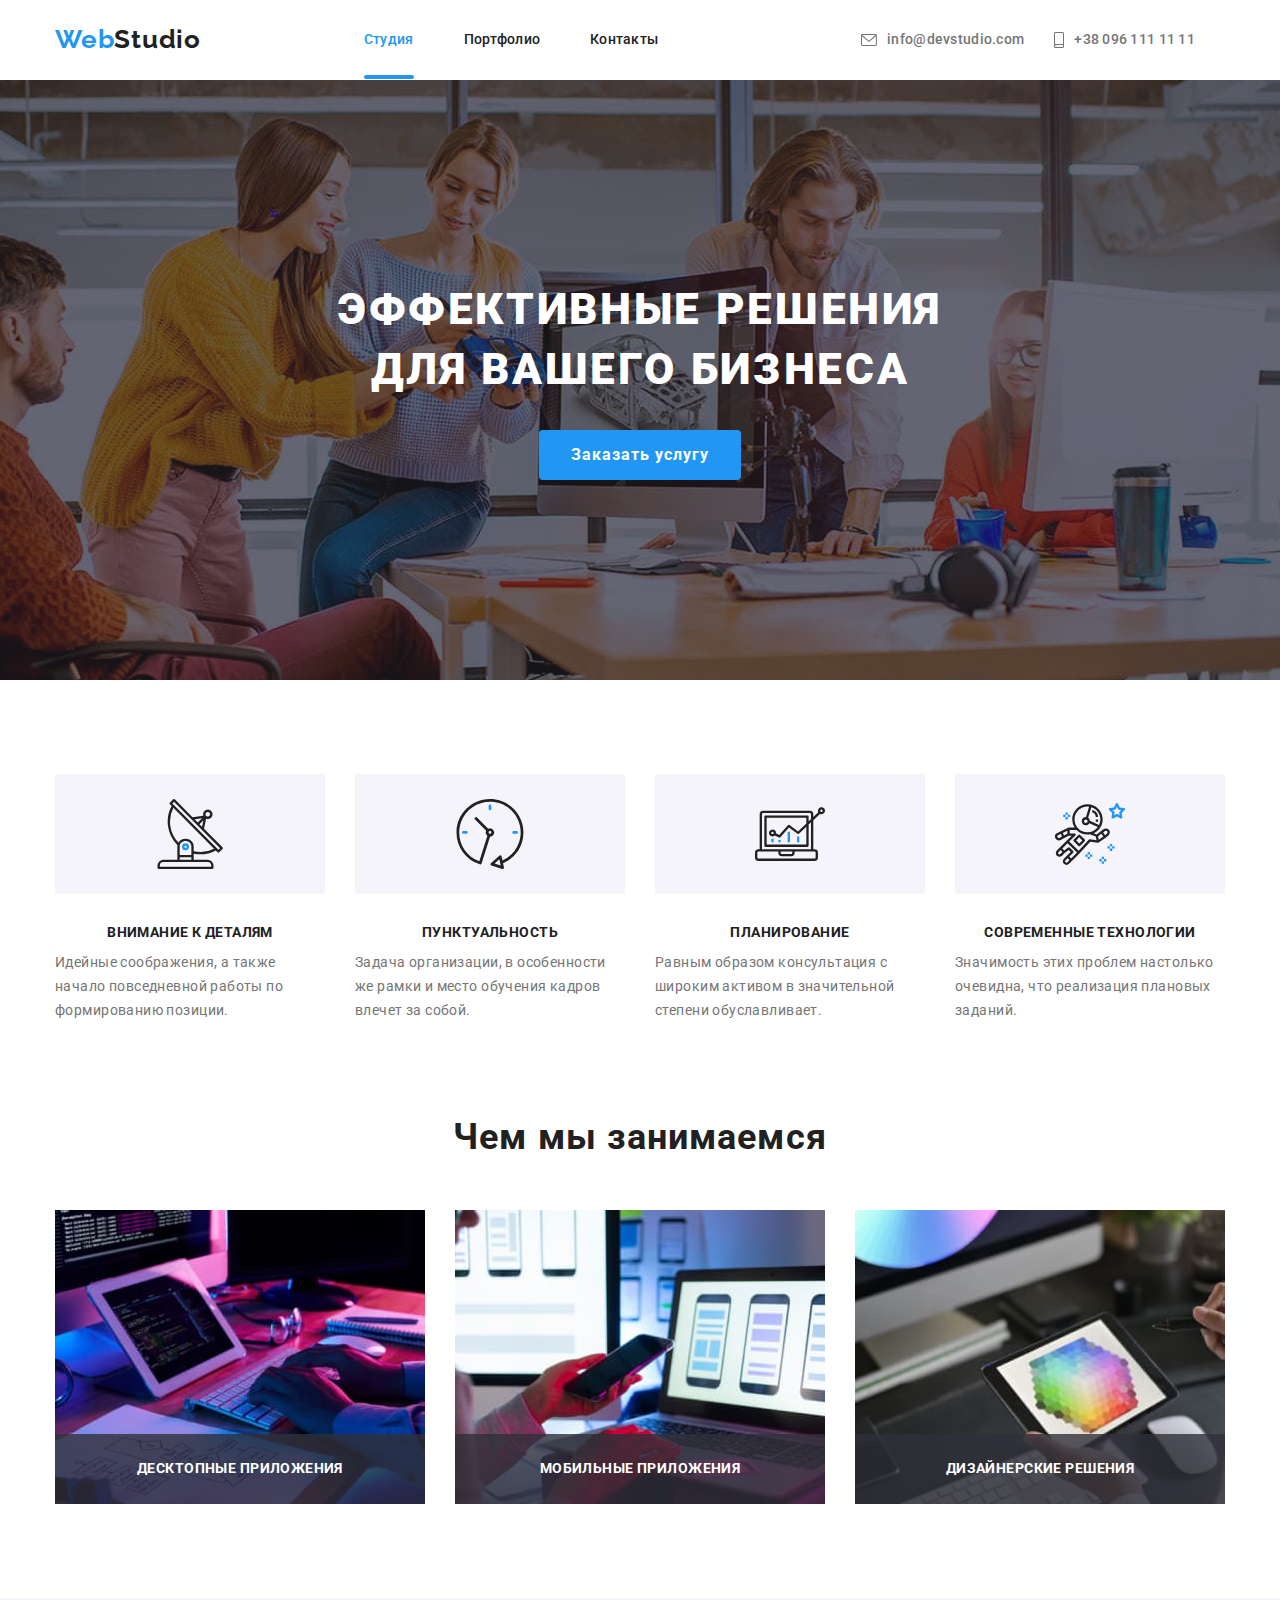
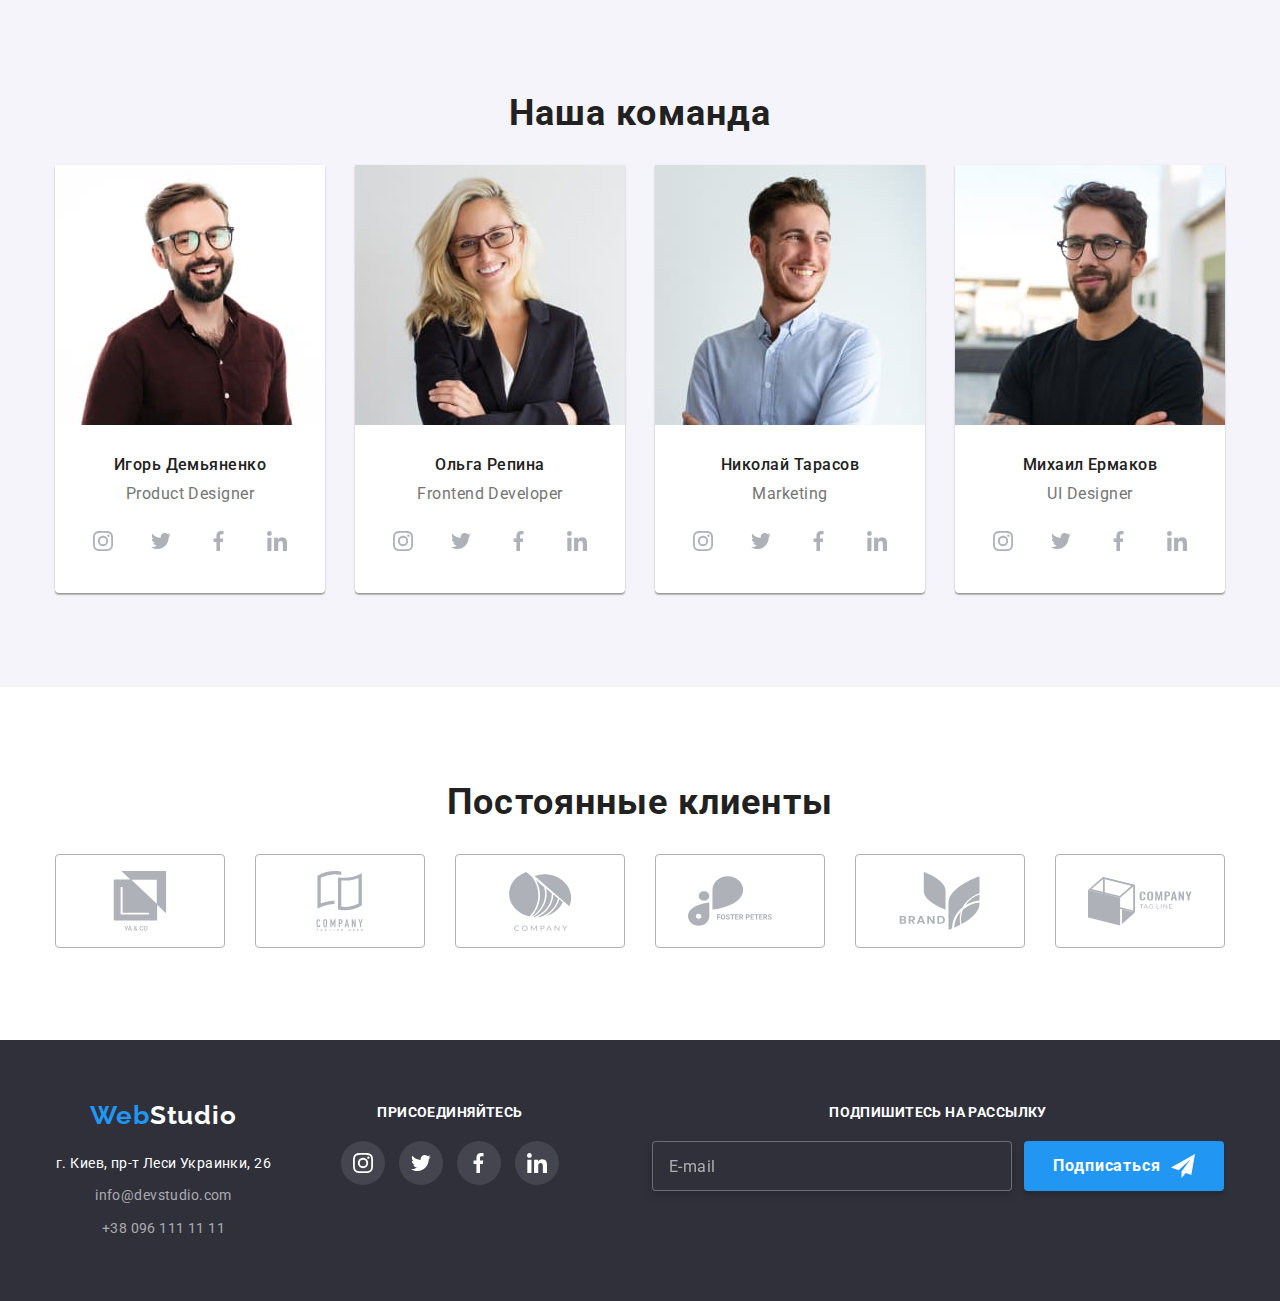
==== commit 8414622e: "сдача дз" ====
--- a/index.html
+++ b/index.html
@@ -175,15 +175,21 @@
             <h2 class="job__title">Чем мы занимаемся</h2>
         <ul class="job__list">
             <li class="job__item">
-                <img src="./images/01.jpg" alt="Разработка сайта" width="370">
+                <img 
+                srcset="./images/01.jpg 1x, /images/01@2x.jpg 2x"
+                src="./images/01.jpg" alt="Разработка сайта" width="370">
                 <p class="job__text">Десктопные приложения</p>
             </li>
             <li class="job__item">
-                <img src="./images/02.jpg" alt="Адаптивная верстка сайта" width="370">
+                <img
+                srcset="./images/02.jpg 1x, /images/02@2x.jpg 2x"
+                src="./images/02.jpg" alt="Адаптивная верстка сайта" width="370">
                 <p class="job__text">Мобильные приложения</p>
             </li>
             <li class="job__item">
-                <img src="./images/03.jpg" alt="Разработка дизайна" width="370">
+                <img
+                srcset="./images/03.jpg 1x, /images/03@2x.jpg 2x"
+                src="./images/03.jpg" alt="Разработка дизайна" width="370">
                 <p class="job__text">Дизайнерские решения</p>
             </li>
         </ul>
@@ -194,7 +200,11 @@
             <h2 class="team__title">Наша команда</h2>
             <ul class="team__list">
             <li class="team__item">
-                <img class="team__img" src="./images/1.jpg" alt="Игорь Демьяненко" width="270">
+                <img class="team__img"
+                srcset="
+                ./images/1.jpg 1x,
+                ./images/1@2x.jpg 2x,"
+                src="./images/1.jpg" alt="Игорь Демьяненко" width="270">
                 <div class="teams">
                     <h3 class="team__subtitle">Игорь Демьяненко</h3>
                     <p lang="en" class="team__text">Product Designer</p>
@@ -221,7 +231,11 @@
                 </div>
             </li>
             <li class="team__item">
-                <img class="team__img" src="./images/2.jpg" alt="Ольга Репина" width="270">
+                <img class="team__img" 
+                srcset="
+                ./images/2.jpg 1x,
+                ./images/2@2x.jpg 2x,"
+                src="./images/2.jpg" alt="Ольга Репина" width="270">
                 <div class="teams">
                     <h3 class="team__subtitle">Ольга Репина</h3>
                     <p lang="en" class="team__text">Frontend Developer</p>
@@ -248,7 +262,11 @@
                 </div>
             </li>
             <li class="team__item">
-                <img class="team__img" src="./images/3.jpg" alt="Николай Тарасов" width="270">
+                <img class="team__img"
+                srcset="
+                ./images/3.jpg 1x,
+                ./images/3@2x.jpg 2x,"
+                src="./images/3.jpg" alt="Николай Тарасов" width="270">
                 <div class="teams">
                     <h3 class="team__subtitle">Николай Тарасов</h3>
                     <p lang="en" class="team__text">Marketing</p>
@@ -275,7 +293,11 @@
                 </div>
             </li>
             <li class="team__item">
-                <img class="team__img" src="./images/4.jpg" alt="Михаил Ермаков" width="270">
+                <img class="team__img"
+                srcset="
+                ./images/4.jpg 1x,
+                ./images/4@2x.jpg 2x,"
+                src="./images/4.jpg" alt="Михаил Ермаков" width="270">
                 <div class="teams">
                     <h3 class="team__subtitle">Михаил Ермаков</h3>
                     <p lang="en" class="team__text">UI Designer</p>
--- a/css/main.min.css
+++ b/css/main.min.css
@@ -1,2 +1,2 @@
-:root{--main-color-bg: #ffffff;--main-color-text: #757575;--bg-color-foot:#2F303A;--secondary-color-text:#212121;--secondary-color-bg: #F5F4FA;--color-accent: #2196F3;--color-adress: rgba(255, 255, 255, 0.6);--color-meseng: #AFB1B8}body{background-color:var(--main-color-bg);color:var(--main-color-text);font-family:'Roboto', sans-serif}ul{list-style:none;margin-top:0}h1,h2,h3,h4,h5,h6,p,ul{margin:0;padding:0}img{display:block}.conteiner{margin:0 auto;padding:0 15px}@media screen and (min-width: 480px){.conteiner{width:480px}}@media screen and (min-width: 768px){.conteiner{width:768px}}@media screen and (min-width: 1200px){.conteiner{width:1200px}}.section{padding-top:60px;padding-bottom:60px}@media screen and (min-width: 1200px){.section{padding-top:94px;padding-bottom:94px}}.btn{cursor:pointer;color:var(--main-color-bg);background-color:var(--color-accent);font-weight:700;font-size:16px;line-height:1.87;text-align:center;letter-spacing:0.06em;border-radius:4px;border:none}.line{border-bottom:1px solid #ECECEC}.header{padding-top:16px;padding-bottom:16px}@media screen and (min-width: 768px){.header{padding-top:21px}}@media screen and (min-width: 1200px){.header{padding-top:24px;padding-bottom:25px}}.page-header{display:-webkit-box;display:-ms-flexbox;display:flex;-webkit-box-align:center;-ms-flex-align:center;align-items:center}.menu{display:none;position:fixed;top:0;left:0;z-index:1;width:100%;min-height:800px;background-color:#ffffff;padding-left:15px}.menu.is-open{display:inline-block}@media screen and (min-width: 768px){.menu{display:-webkit-box;display:-ms-flexbox;display:flex;-webkit-box-align:center;-ms-flex-align:center;align-items:center;position:static;min-height:0}}.btn__burger{display:block;margin:0;padding-top:10px;border:none;background-color:transparent;position:absolute;top:0;right:0;z-index:2;-webkit-transition:color 250ms cubic-bezier(0.4, 0, 0.2, 1);transition:color 250ms cubic-bezier(0.4, 0, 0.2, 1)}@media screen and (min-width: 768px){.btn__burger{display:none}}.btn__burger:hover,.btn__burger:focus{color:var(--color-accent)}.burger__icon{fill:currentColor}.burger__cross{display:none}.btn__burger.is-open .burger__cross{display:block}.btn__burger.is-open .burger__menu{display:none}.page__logo--dark{color:var(--secondary-color-text);font-family:'Raleway', sans-serif;font-weight:700;font-size:26px;line-height:1.2;letter-spacing:0.03em;text-decoration:none}.page__logo--web{color:var(--color-accent)}.site-nav{display:-webkit-box;display:-ms-flexbox;display:flex;-webkit-box-align:center;-ms-flex-align:center;align-items:center}@media screen and (min-width: 768px){.site-nav{margin-left:auto;margin-bottom:0}}.site-nav__list{padding-top:48px;padding-left:40px}@media screen and (min-width: 768px){.site-nav__list{display:-webkit-box;display:-ms-flexbox;display:flex;-webkit-box-align:center;-ms-flex-align:center;align-items:center;position:relative;padding-top:0;padding-left:0}}.site-nav__item{margin-right:50px;margin-bottom:35px}.site-nav__item:last-child{margin-right:0;margin-bottom:0}@media screen and (min-width: 768px){.site-nav__item{margin-bottom:0}}.site-nav__link{position:relative;color:var(--secondary-color-text);font-weight:500;font-size:40px;line-height:1.14;letter-spacing:0.02em;text-decoration:none;-webkit-transition:color 250ms cubic-bezier(0.4, 0, 0.2, 1);transition:color 250ms cubic-bezier(0.4, 0, 0.2, 1)}.site-nav__link:hover,.site-nav__link:focus{color:var(--color-accent)}@media screen and (min-width: 768px){.site-nav__link{padding:32px 0;font-size:14px}}.site-nav__link--current{color:var(--color-accent)}@media screen and (min-width: 768px){.site-nav__link--current::after{content:'';display:block;width:100%;height:4px;background:var(--color-accent);border-radius:2px;position:absolute;left:0;bottom:0}}.contacts{position:fixed;left:40px;bottom:130px}@media screen and (min-width: 768px){.contacts{position:static;margin-left:auto}}@media screen and (min-width: 1200px){.contacts{display:-webkit-box;display:-ms-flexbox;display:flex}}.contacts__link{display:-webkit-box;display:-ms-flexbox;display:flex;-webkit-box-align:center;-ms-flex-align:center;align-items:center;color:var(--main-color-text);-webkit-transition:color 250ms cubic-bezier(0.4, 0, 0.2, 1);transition:color 250ms cubic-bezier(0.4, 0, 0.2, 1)}.contacts__link:hover,.contacts__link:focus{color:var(--color-accent)}.contacts__icon{margin-right:10px;fill:currentColor}@media screen and (max-width: 767px){.contacts__icon{display:none}}@media screen and (min-width: 768px){.contacts__item{margin-bottom:10px}.contacts__item:last-child{margin-bottom:0}}@media screen and (min-width: 1200px){.contacts__item{margin-bottom:0;margin-right:30px}.contacts__item:last-child{margin-right:0}}.contacts__link{font-weight:500;font-size:12px;line-height:1.14;letter-spacing:0.02em;text-decoration:none}@media screen and (min-width: 1200px){.contacts__link{font-size:14px}}@media screen and (max-width: 767px){.contacts__link--current{font-size:34px;color:var(--color-accent);margin-bottom:32px}}@media screen and (max-width: 767px){.contacts__link--hide{display:none}}@media screen and (max-width: 767px){.contacts__link--show{font-size:24px}}@media screen and (min-width: 768px){.contacts__link--show{display:none}}.mesenger{display:-webkit-box;display:-ms-flexbox;display:flex;-ms-flex-wrap:wrap;flex-wrap:wrap;position:fixed;left:40px;bottom:48px;max-width:450px}@media screen and (min-width: 768px){.mesenger{display:none}}.mesenger__item{margin-right:10px;padding-right:10px;border-right:1px solid rgba(33,33,33,0.2)}.mesenger__item:last-child{margin-right:0;padding-right:0;border:none}.mesenger__link{font-weight:500;font-size:18px;line-height:1.22;letter-spacing:0.02em;color:var(--color-accent);text-decoration:none}.hero{position:relative;text-align:center;padding-top:118px;padding-bottom:118px;max-width:480px;height:400px;margin-left:auto;margin-right:auto;background-color:var(--bg-color-foot);background-image:-webkit-gradient(linear, left top, right top, from(rgba(47,48,58,0.4)), to(rgba(47,48,58,0.4))),url("../images/bg-hero.jpg");background-image:linear-gradient(to right, rgba(47,48,58,0.4), rgba(47,48,58,0.4)),url("../images/bg-hero.jpg");background-repeat:no-repeat;background-position:center;background-size:cover}@media screen and (min-width: 768px){.hero{max-width:768px}}@media screen and (min-width: 1200px){.hero{max-width:1600px;height:600px;padding:200px 0}}.hero__title{padding-bottom:30px;color:var(--main-color-bg);font-weight:900;font-size:26px;line-height:1.36;text-align:center;letter-spacing:0.06em}@media screen and (min-width: 1200px){.hero__title{font-size:44px}}.hero__btn{padding:10px 32px}.backdrop{position:fixed;top:0;left:0;width:100%;height:100%;z-index:999;background:rgba(0,0,0,0.2);opacity:1;-webkit-transition:opacity 250ms cubic-bezier(0.4, 0, 0.2, 1),visibility 250ms cubic-bezier(0.4, 0, 0.2, 1);transition:opacity 250ms cubic-bezier(0.4, 0, 0.2, 1),visibility 250ms cubic-bezier(0.4, 0, 0.2, 1)}.backdrop--is-hidden{opacity:0;pointer-events:none;visibility:hidden}.backdrop--is-hidden .modal{-webkit-transform:translate(-50%, -50%) scale(1.1);transform:translate(-50%, -50%) scale(1.1)}.modal{position:absolute;top:50%;left:50%;width:450px;height:605px;padding:40px;background-color:var(--main-color-bg);-webkit-transform:translate(-50%, -50%) scale(1);transform:translate(-50%, -50%) scale(1);-webkit-transition:-webkit-transform 250ms cubic-bezier(0.4, 0, 0.2, 1);transition:-webkit-transform 250ms cubic-bezier(0.4, 0, 0.2, 1);transition:transform 250ms cubic-bezier(0.4, 0, 0.2, 1);transition:transform 250ms cubic-bezier(0.4, 0, 0.2, 1), -webkit-transform 250ms cubic-bezier(0.4, 0, 0.2, 1)}.modal__close{width:30px;height:30px;position:absolute;top:8px;right:8px;background-color:var(--main-color-bg);border-radius:50%;border:1px solid rgba(0,0,0,0.1);cursor:pointer;-webkit-transition:color 250ms cubic-bezier(0.4, 0, 0.2, 1);transition:color 250ms cubic-bezier(0.4, 0, 0.2, 1)}.modal__close:hover,.modal__close:focus{color:var(--color-accent)}.modal__icon--close{fill:currentColor}.modal__icon{fill:currentColor}.modal__title{margin-bottom:12px;font-weight:700;font-size:20px;line-height:1.15;text-align:center;letter-spacing:0.03em;color:var(--secondary-color-text)}.modal__label{position:relative;display:block;font-size:12px;line-height:1.16;letter-spacing:0.01em;color:var(--main-color-text);text-align:left;margin-top:10px}.modal__label:first-child{margin-top:0}.modal__input{padding-left:42px;width:100%;min-height:40px;margin-top:4px;border:1px solid rgba(33,33,33,0.2);border-radius:4px;outline:none;-webkit-transition:border-color 250ms cubic-bezier(0.4, 0, 0.2, 1);transition:border-color 250ms cubic-bezier(0.4, 0, 0.2, 1)}.modal__row{color:var(--secondary-color-text)}.modal__row:focus-within .modal__input,.modal__row:focus-within .modal__icon{border-color:var(--color-accent);fill:var(--color-accent)}.modal__icon{position:absolute;top:50%;left:12px;display:inline-block;fill:currentColor;-webkit-transition:fill 250ms cubic-bezier(0.4, 0, 0.2, 1);transition:fill 250ms cubic-bezier(0.4, 0, 0.2, 1)}.modal__input--coment{padding:12px 16px;resize:none;max-height:120px}.modal__input--coment::-webkit-input-placeholder{font-size:14px;line-height:16px;letter-spacing:0.01em;color:rgba(117,117,117,0.5)}.modal__input--coment:-ms-input-placeholder{font-size:14px;line-height:16px;letter-spacing:0.01em;color:rgba(117,117,117,0.5)}.modal__input--coment::-ms-input-placeholder{font-size:14px;line-height:16px;letter-spacing:0.01em;color:rgba(117,117,117,0.5)}.modal__input--coment::placeholder{font-size:14px;line-height:16px;letter-spacing:0.01em;color:rgba(117,117,117,0.5)}.modal__checkbox{display:-webkit-box;display:-ms-flexbox;display:flex;-webkit-box-align:center;-ms-flex-align:center;align-items:center;margin-top:20px;text-align:center;font-size:12px;line-height:1.71;letter-spacing:0.03em}@media screen and (min-width: 1200px){.modal__checkbox{font-size:14px}}.modal__input--check{position:absolute;width:1px;height:1px;margin:-1px;border:0;padding:0;clip:rect(0 0 0 0);overflow:hidden}.modal__input--check:checked+.modal__icon--check{border-color:var(--color-accent);background-color:var(--color-accent);background-image:url("../images/check.svg");background-size:contain;background-origin:border-box}.modal__icon--check{display:inline-block;margin-right:7px;width:16px;height:15px;border:2px solid var(--secondary-color-text);border-radius:2px;-webkit-transition:background-color 250ms cubic-bezier(0.4, 0, 0.2, 1),border-color 250ms cubic-bezier(0.4, 0, 0.2, 1),background-image 250ms cubic-bezier(0.4, 0, 0.2, 1),background-size 250ms cubic-bezier(0.4, 0, 0.2, 1),background-origin 250ms cubic-bezier(0.4, 0, 0.2, 1);transition:background-color 250ms cubic-bezier(0.4, 0, 0.2, 1),border-color 250ms cubic-bezier(0.4, 0, 0.2, 1),background-image 250ms cubic-bezier(0.4, 0, 0.2, 1),background-size 250ms cubic-bezier(0.4, 0, 0.2, 1),background-origin 250ms cubic-bezier(0.4, 0, 0.2, 1)}.modal__link--licens{color:var(--color-accent)}.modal__send{width:200px;height:50px;margin-top:30px;-webkit-box-shadow:0px 4px 4px rgba(0,0,0,0.15);box-shadow:0px 4px 4px rgba(0,0,0,0.15)}@media screen and (min-width: 768px){.advantage__list{display:-webkit-box;display:-ms-flexbox;display:flex;-ms-flex-wrap:wrap;flex-wrap:wrap;margin:-15px}}@media screen and (min-width: 1200px){.advantage__list{-ms-flex-wrap:nowrap;flex-wrap:nowrap;margin:0}}.advantage__item{max-width:450px;margin-bottom:30px}.advantage__item:last-child{margin-bottom:0}@media screen and (min-width: 768px){.advantage__item{max-width:354px;margin:15px}}@media screen and (min-width: 1200px){.advantage__item{max-width:270px;margin:0;margin-right:30px}.advantage__item:last-child{margin-right:0}}.advant{display:-webkit-box;display:-ms-flexbox;display:flex;-webkit-box-pack:center;-ms-flex-pack:center;justify-content:center;-webkit-box-align:center;-ms-flex-align:center;align-items:center;background:var(--secondary-color-bg);width:100%;height:120px;margin-bottom:30px}.advantage__title{text-align:center;margin-bottom:10px;color:var(--secondary-color-text);font-weight:700;font-size:14px;line-height:1.2;letter-spacing:0.03em}.advantage__text{font-size:14px;line-height:1.7;letter-spacing:0.03em}.job{display:none}@media screen and (min-width: 1200px){.job{display:block;padding-top:0}}.job__list{display:-webkit-box;display:-ms-flexbox;display:flex;-webkit-box-pack:justify;-ms-flex-pack:justify;justify-content:space-between}.job__item{position:relative;max-width:370px}.job__title{margin-bottom:50px;color:var(--secondary-color-text);font-weight:700;font-size:36px;line-height:1.2;text-align:center;letter-spacing:0.03em}.job__text{position:absolute;left:0;bottom:0;display:-webkit-box;display:-ms-flexbox;display:flex;-webkit-box-pack:center;-ms-flex-pack:center;justify-content:center;-webkit-box-align:center;-ms-flex-align:center;align-items:center;width:370px;height:70px;font-weight:700;font-size:14px;line-height:1.14;letter-spacing:0.03em;text-transform:uppercase;color:var(--main-color-bg);background-color:rgba(47,48,58,0.8)}.team{background-color:var(--secondary-color-bg);text-align:center}@media screen and (min-width: 768px){.team__list{display:-webkit-box;display:-ms-flexbox;display:flex;-ms-flex-wrap:wrap;flex-wrap:wrap;margin:-15px}}@media screen and (min-width: 1200px){.team__list{-ms-flex-wrap:nowrap;flex-wrap:nowrap;margin:0}}.teams{max-width:450px;padding-top:30px;padding-bottom:30px}@media screen and (min-width: 768px){.teams{max-width:354px}}@media screen and (min-width: 1200px){.teams{max-width:270px}}.team__title{margin-bottom:30px;max-width:100%;color:var(--secondary-color-text);font-weight:700;font-size:28px;line-height:1.2;text-align:center;letter-spacing:0.03em}@media screen and (min-width: 1200px){.team__title{font-size:36px}}.team__item{margin-bottom:30px;background-color:var(--main-color-bg);-webkit-box-shadow:0px 1px 3px rgba(0,0,0,0.12),0px 1px 1px rgba(0,0,0,0.14),0px 2px 1px rgba(0,0,0,0.2);box-shadow:0px 1px 3px rgba(0,0,0,0.12),0px 1px 1px rgba(0,0,0,0.14),0px 2px 1px rgba(0,0,0,0.2);border-radius:0px 0px 4px 4px}.team__item:last-child{margin-bottom:0}@media screen and (min-width: 768px){.team__item{margin:15px}.team__item:last-child{margin-bottom:15px}}@media screen and (min-width: 1200px){.team__item{margin:0;margin-right:30px}.team__item:last-child{margin-bottom:0;margin-right:0}}.team__img{width:100%}@media screen and (min-width: 768px){.team__img{width:354px}}@media screen and (min-width: 1200px){.team__img{width:270px}}.team__subtitle{margin-bottom:10px;color:var(--secondary-color-text);font-weight:500;font-size:16px;line-height:1.2;letter-spacing:0.03em}.team__text{font-size:16px;line-height:1.2;letter-spacing:0.03em}.meseng{margin-top:16px;width:44px;height:44px;display:-webkit-inline-box;display:-ms-inline-flexbox;display:inline-flex;-webkit-box-pack:center;-ms-flex-pack:center;justify-content:center;-webkit-box-align:center;-ms-flex-align:center;align-items:center;color:var(--color-meseng);border-radius:50%;margin-right:10px;-webkit-transition:color 250ms cubic-bezier(0.4, 0, 0.2, 1),background-color 250ms cubic-bezier(0.4, 0, 0.2, 1);transition:color 250ms cubic-bezier(0.4, 0, 0.2, 1),background-color 250ms cubic-bezier(0.4, 0, 0.2, 1)}.meseng:last-child{margin-right:0}.meseng:hover,.meseng:focus{background-color:var(--color-accent);border-radius:50%;color:var(--main-color-bg)}.meseng__icon{fill:currentColor}.clients__title{margin-bottom:30px;color:var(--secondary-color-text);font-weight:700;font-size:28px;line-height:1.2;text-align:center;letter-spacing:0.03em}@media screen and (min-width: 1200px){.clients__title{font-size:36px}}.clients__list{display:-webkit-box;display:-ms-flexbox;display:flex;-ms-flex-wrap:wrap;flex-wrap:wrap;margin:-15px;max-width:450px;-webkit-box-pack:center;-ms-flex-pack:center;justify-content:center;-webkit-box-align:center;-ms-flex-align:center;align-items:center}@media screen and (min-width: 768px){.clients__list{max-width:768px}}@media screen and (min-width: 1200px){.clients__list{max-width:1200px;-ms-flex-wrap:nowrap;flex-wrap:nowrap;margin:0}}.clients__item{margin:15px;max-width:210px;height:92px}@media screen and (min-width: 768px){.clients__item{max-width:226px}}@media screen and (min-width: 1200px){.clients__item{max-width:170px;margin:0;margin-right:30px}.clients__item:last-child{margin-right:0}}.clients__link{display:-webkit-box;display:-ms-flexbox;display:flex;-webkit-box-pack:center;-ms-flex-pack:center;justify-content:center;padding:16px 32px;border:1px solid var(--color-meseng);color:var(--color-meseng);border-radius:4px;-webkit-transition:border 250ms cubic-bezier(0.4, 0, 0.2, 1),color 250ms cubic-bezier(0.4, 0, 0.2, 1);transition:border 250ms cubic-bezier(0.4, 0, 0.2, 1),color 250ms cubic-bezier(0.4, 0, 0.2, 1)}.clients__link:hover,.clients__link:focus{color:var(--color-accent);border:1px solid var(--color-accent)}.clients__icon{fill:currentColor}.footer{margin-left:auto;margin-right:auto;padding-top:60px;padding-bottom:60px;background-color:var(--bg-color-foot)}.footer__column{text-align:center;max-width:450px}@media screen and (min-width: 768px){.footer__column{max-width:768px;display:-webkit-box;display:-ms-flexbox;display:flex;-webkit-box-pack:center;-ms-flex-pack:center;justify-content:center;-ms-flex-wrap:wrap;flex-wrap:wrap}}@media screen and (min-width: 1200px){.footer__column{max-width:1200px;display:-webkit-box;display:-ms-flexbox;display:flex;-ms-flex-wrap:nowrap;flex-wrap:nowrap}}.footer__logo--white{font-family:'Raleway', sans-serif;color:var(--main-color-bg);font-weight:700;font-size:26px;line-height:1.2;letter-spacing:0.03em;text-decoration:none}.address{margin-top:20px}.address__item{margin-bottom:9px}.address__item:last-child{margin-bottom:0}.address__link{display:inline-block;color:var(--color-adress);font-size:14px;line-height:1.7;letter-spacing:0.03em;text-decoration:none;font-style:normal;-webkit-transition:color 250ms cubic-bezier(0.4, 0, 0.2, 1);transition:color 250ms cubic-bezier(0.4, 0, 0.2, 1)}.address__link:hover,.address__link:focus{color:var(--color-accent)}.address__text{color:var(--main-color-bg);font-size:14px;line-height:1.7;letter-spacing:0.03em;font-style:normal;text-decoration:none;-webkit-transition:color 250ms cubic-bezier(0.4, 0, 0.2, 1);transition:color 250ms cubic-bezier(0.4, 0, 0.2, 1)}.address__text:hover,.address__text:focus{color:var(--color-accent)}.folov{margin-top:60px}@media screen and (min-width: 768px){.folov{margin-top:0;padding-top:5px;margin-left:165px}}@media screen and (min-width: 1200px){.folov{margin-left:70px}}.folov__title{font-weight:700;font-size:14px;line-height:1.14;letter-spacing:0.03em;text-transform:uppercase;color:var(--main-color-bg)}.folov__list{color:var(--main-color-bg);margin-top:20px}.folov__item{width:44px;height:44px;display:-webkit-inline-box;display:-ms-inline-flexbox;display:inline-flex;background:rgba(255,255,255,0.1);border-radius:50%;margin-right:10px}.folov__item:last-child{margin-right:0}.folov__link{color:var(--main-color-bg);padding:12px;border-radius:50%;-webkit-transition:background-color 250ms cubic-bezier(0.4, 0, 0.2, 1);transition:background-color 250ms cubic-bezier(0.4, 0, 0.2, 1)}.folov__link:hover,.folov__link:focus{background-color:var(--color-accent);border-radius:50%}.folov__icon{fill:currentColor}.send{margin-top:60px}@media screen and (min-width: 1200px){.send{margin-top:0;padding-top:5px;margin-left:93px}}.send__title{margin-bottom:20px;font-weight:700;font-size:14px;line-height:1.14;letter-spacing:0.03em;text-transform:uppercase;color:var(--main-color-bg)}.send__btn{display:-webkit-inline-box;display:-ms-inline-flexbox;display:inline-flex;-webkit-box-align:center;-ms-flex-align:center;align-items:center;-webkit-box-pack:center;-ms-flex-pack:center;justify-content:center;margin-left:12px;width:200px;height:50px;-webkit-box-shadow:0px 4px 4px rgba(0,0,0,0.15);box-shadow:0px 4px 4px rgba(0,0,0,0.15)}.send__icon{margin-left:10px}.send__label{max-width:450px}.send__input{margin-bottom:20px;width:100%;height:50px;padding-left:16px;color:#ffffff;border:1px solid rgba(255,255,255,0.3);-webkit-filter:drop-shadow(0px 4px 4px rgba(0,0,0,0.15));filter:drop-shadow(0px 4px 4px rgba(0,0,0,0.15));border-radius:4px;background-color:var(--bg-color-foot);outline:none;-webkit-transition:border-color 250ms cubic-bezier(0.4, 0, 0.2, 1);transition:border-color 250ms cubic-bezier(0.4, 0, 0.2, 1)}.send__input::-webkit-input-placeholder{font-size:16px;line-height:1.25;font-weight:400;letter-spacing:0.03em;color:rgba(255,255,255,0.6)}.send__input:-ms-input-placeholder{font-size:16px;line-height:1.25;font-weight:400;letter-spacing:0.03em;color:rgba(255,255,255,0.6)}.send__input::-ms-input-placeholder{font-size:16px;line-height:1.25;font-weight:400;letter-spacing:0.03em;color:rgba(255,255,255,0.6)}.send__input::placeholder{font-size:16px;line-height:1.25;font-weight:400;letter-spacing:0.03em;color:rgba(255,255,255,0.6)}.send__label:focus-within .send__input{border-color:var(--color-accent)}@media screen and (min-width: 1200px){.send__input{width:360px}}@media screen and (min-width: 1200px){.send__form{display:-webkit-box;display:-ms-flexbox;display:flex}}
+:root{--main-color-bg: #ffffff;--main-color-text: #757575;--bg-color-foot:#2F303A;--secondary-color-text:#212121;--secondary-color-bg: #F5F4FA;--color-accent: #2196F3;--color-adress: rgba(255, 255, 255, 0.6);--color-meseng: #AFB1B8}body{background-color:var(--main-color-bg);color:var(--main-color-text);font-family:'Roboto', sans-serif}ul{list-style:none;margin-top:0}h1,h2,h3,h4,h5,h6,p,ul{margin:0;padding:0}img{display:block;width:100%;height:auto}.conteiner{margin:0 auto;padding:0 15px}@media screen and (min-width: 480px){.conteiner{width:480px}}@media screen and (min-width: 768px){.conteiner{width:768px}}@media screen and (min-width: 1200px){.conteiner{width:1200px}}.section{padding-top:60px;padding-bottom:60px}@media screen and (min-width: 1200px){.section{padding-top:94px;padding-bottom:94px}}.btn{cursor:pointer;color:var(--main-color-bg);background-color:var(--color-accent);font-weight:700;font-size:16px;line-height:1.87;text-align:center;letter-spacing:0.06em;border-radius:4px;border:none}.line{border-bottom:1px solid #ECECEC}.header{padding-top:16px;padding-bottom:16px}@media screen and (min-width: 768px){.header{padding-top:21px}}@media screen and (min-width: 1200px){.header{padding-top:24px;padding-bottom:25px}}.page-header{display:-webkit-box;display:-ms-flexbox;display:flex;-webkit-box-align:center;-ms-flex-align:center;align-items:center}.menu{display:none;position:fixed;top:0;left:0;z-index:1;width:100%;height:auto;background-color:#ffffff}.menu.is-open{display:inline-block}@media screen and (min-width: 768px){.menu{display:-webkit-box;display:-ms-flexbox;display:flex;-webkit-box-align:center;-ms-flex-align:center;align-items:center;position:static;min-height:0}}.btn__burger{display:block;margin:0;padding-top:10px;border:none;background-color:transparent;position:absolute;top:0;right:0;z-index:2;-webkit-transition:color 250ms cubic-bezier(0.4, 0, 0.2, 1);transition:color 250ms cubic-bezier(0.4, 0, 0.2, 1)}@media screen and (min-width: 768px){.btn__burger{display:none}}.btn__burger:hover,.btn__burger:focus{color:var(--color-accent)}.burger__icon{fill:currentColor}.burger__cross{display:none}.btn__burger.is-open .burger__cross{display:block}.btn__burger.is-open .burger__menu{display:none}.page__logo--dark{color:var(--secondary-color-text);font-family:'Raleway', sans-serif;font-weight:700;font-size:26px;line-height:1.2;letter-spacing:0.03em;text-decoration:none}.page__logo--web{color:var(--color-accent)}.site-nav{display:-webkit-box;display:-ms-flexbox;display:flex;-webkit-box-align:center;-ms-flex-align:center;align-items:center}@media screen and (min-width: 768px){.site-nav{margin-left:auto;margin-bottom:0}}.site-nav__list{padding-top:48px;padding-left:40px}@media screen and (min-width: 768px){.site-nav__list{display:-webkit-box;display:-ms-flexbox;display:flex;-webkit-box-align:center;-ms-flex-align:center;align-items:center;position:relative;padding-top:0;padding-left:0}}.site-nav__item{margin-right:50px;margin-bottom:35px}.site-nav__item:last-child{margin-right:0;margin-bottom:0}@media screen and (min-width: 768px){.site-nav__item{margin-bottom:0}}.site-nav__link{position:relative;color:var(--secondary-color-text);font-weight:500;font-size:40px;line-height:1.14;letter-spacing:0.02em;text-decoration:none;-webkit-transition:color 250ms cubic-bezier(0.4, 0, 0.2, 1);transition:color 250ms cubic-bezier(0.4, 0, 0.2, 1)}.site-nav__link:hover,.site-nav__link:focus{color:var(--color-accent)}@media screen and (min-width: 768px){.site-nav__link{padding:32px 0;font-size:14px}}.site-nav__link--current{color:var(--color-accent)}@media screen and (min-width: 768px){.site-nav__link--current::after{content:'';display:block;width:100%;height:4px;background:var(--color-accent);border-radius:2px;position:absolute;left:0;bottom:0}}.contacts{margin-top:150px;padding-left:40px}@media screen and (min-width: 768px){.contacts{margin-top:0;margin-left:auto}}@media screen and (min-width: 1200px){.contacts{display:-webkit-box;display:-ms-flexbox;display:flex}}.contacts__link{display:-webkit-box;display:-ms-flexbox;display:flex;-webkit-box-align:center;-ms-flex-align:center;align-items:center;color:var(--main-color-text);-webkit-transition:color 250ms cubic-bezier(0.4, 0, 0.2, 1);transition:color 250ms cubic-bezier(0.4, 0, 0.2, 1)}.contacts__link:hover,.contacts__link:focus{color:var(--color-accent)}.contacts__icon{margin-right:10px;fill:currentColor}@media screen and (max-width: 767px){.contacts__icon{display:none}}@media screen and (min-width: 768px){.contacts__item{margin-bottom:10px}.contacts__item:last-child{margin-bottom:0}}@media screen and (min-width: 1200px){.contacts__item{margin-bottom:0;margin-right:30px}.contacts__item:last-child{margin-right:0}}.contacts__link{font-weight:500;font-size:12px;line-height:1.14;letter-spacing:0.02em;text-decoration:none}@media screen and (min-width: 1200px){.contacts__link{font-size:14px}}@media screen and (max-width: 767px){.contacts__link--current{font-size:34px;color:var(--color-accent);margin-bottom:32px}}@media screen and (max-width: 767px){.contacts__link--hide{display:none}}@media screen and (max-width: 767px){.contacts__link--show{font-size:24px}}@media screen and (min-width: 768px){.contacts__link--show{display:none}}.mesenger{display:-webkit-box;display:-ms-flexbox;display:flex;-ms-flex-wrap:wrap;flex-wrap:wrap;margin-top:64px;margin-bottom:40px;padding-left:40px;max-width:450px}@media screen and (min-width: 768px){.mesenger{display:none}}.mesenger__item{margin-right:10px;padding-right:10px;border-right:1px solid rgba(33,33,33,0.2)}.mesenger__item:last-child{margin-right:0;padding-right:0;border:none}.mesenger__link{font-weight:500;font-size:18px;line-height:1.22;letter-spacing:0.02em;color:var(--color-accent);text-decoration:none}.hero{position:relative;text-align:center;padding-top:118px;padding-bottom:118px;max-width:1600px;height:400px;margin-left:auto;margin-right:auto;background-color:var(--bg-color-foot);background-image:-webkit-gradient(linear, left top, right top, from(rgba(47,48,58,0.4)), to(rgba(47,48,58,0.4))),url("../images/mobile.jpg");background-image:linear-gradient(to right, rgba(47,48,58,0.4), rgba(47,48,58,0.4)),url("../images/mobile.jpg");background-repeat:no-repeat;background-position:center;background-size:cover}@media (min-device-pixel-ratio: 2), (-webkit-min-device-pixel-ratio: 2), (min-resolution: 192dpi), (min-resolution: 2dppx){.hero{background-image:-webkit-gradient(linear, left top, right top, from(rgba(47,48,58,0.4)), to(rgba(47,48,58,0.4))),url("../images/mobile@2x.jpg");background-image:linear-gradient(to right, rgba(47,48,58,0.4), rgba(47,48,58,0.4)),url("../images/mobile@2x.jpg")}}@media screen and (min-width: 481px){.hero{background-image:-webkit-gradient(linear, left top, right top, from(rgba(47,48,58,0.4)), to(rgba(47,48,58,0.4))),url("../images/tablet.jpg");background-image:linear-gradient(to right, rgba(47,48,58,0.4), rgba(47,48,58,0.4)),url("../images/tablet.jpg")}}@media screen and (min-width: 481px) and (min-device-pixel-ratio: 2), screen and (min-width: 481px) and (-webkit-min-device-pixel-ratio: 2), screen and (min-width: 481px) and (min-resolution: 192dpi), screen and (min-width: 481px) and (min-resolution: 2dppx){.hero{background-image:-webkit-gradient(linear, left top, right top, from(rgba(47,48,58,0.4)), to(rgba(47,48,58,0.4))),url("../images/tablet@2x.jpg");background-image:linear-gradient(to right, rgba(47,48,58,0.4), rgba(47,48,58,0.4)),url("../images/tablet@2x.jpg")}}@media screen and (min-width: 769px){.hero{background-image:-webkit-gradient(linear, left top, right top, from(rgba(47,48,58,0.4)), to(rgba(47,48,58,0.4))),url("../images/desctop.jpg");background-image:linear-gradient(to right, rgba(47,48,58,0.4), rgba(47,48,58,0.4)),url("../images/desctop.jpg")}}@media screen and (min-width: 769px) and (min-device-pixel-ratio: 2), screen and (min-width: 769px) and (-webkit-min-device-pixel-ratio: 2), screen and (min-width: 769px) and (min-resolution: 192dpi), screen and (min-width: 769px) and (min-resolution: 2dppx){.hero{background-image:-webkit-gradient(linear, left top, right top, from(rgba(47,48,58,0.4)), to(rgba(47,48,58,0.4))),url("../images/desctop@2x.jpg");background-image:linear-gradient(to right, rgba(47,48,58,0.4), rgba(47,48,58,0.4)),url("../images/desctop@2x.jpg")}}@media screen and (min-width: 1200px){.hero{height:600px;padding:200px 0}}.hero__title{padding-bottom:30px;color:var(--main-color-bg);font-weight:900;font-size:26px;line-height:1.36;text-align:center;letter-spacing:0.06em}@media screen and (min-width: 1200px){.hero__title{font-size:44px}}.hero__btn{padding:10px 32px}.backdrop{position:fixed;top:0;left:0;width:100%;height:100%;z-index:999;background:rgba(0,0,0,0.2);opacity:1;-webkit-transition:opacity 250ms cubic-bezier(0.4, 0, 0.2, 1),visibility 250ms cubic-bezier(0.4, 0, 0.2, 1);transition:opacity 250ms cubic-bezier(0.4, 0, 0.2, 1),visibility 250ms cubic-bezier(0.4, 0, 0.2, 1)}.backdrop--is-hidden{opacity:0;pointer-events:none;visibility:hidden}.backdrop--is-hidden .modal{-webkit-transform:translate(-50%, -50%) scale(1.1);transform:translate(-50%, -50%) scale(1.1)}.modal{position:absolute;top:50%;left:50%;min-width:auto;height:605px;padding:40px;background-color:var(--main-color-bg);-webkit-transform:translate(-50%, -50%) scale(1);transform:translate(-50%, -50%) scale(1);-webkit-transition:-webkit-transform 250ms cubic-bezier(0.4, 0, 0.2, 1);transition:-webkit-transform 250ms cubic-bezier(0.4, 0, 0.2, 1);transition:transform 250ms cubic-bezier(0.4, 0, 0.2, 1);transition:transform 250ms cubic-bezier(0.4, 0, 0.2, 1), -webkit-transform 250ms cubic-bezier(0.4, 0, 0.2, 1)}.modal__close{width:30px;height:30px;position:absolute;top:8px;right:8px;background-color:var(--main-color-bg);border-radius:50%;border:1px solid rgba(0,0,0,0.1);cursor:pointer;-webkit-transition:color 250ms cubic-bezier(0.4, 0, 0.2, 1);transition:color 250ms cubic-bezier(0.4, 0, 0.2, 1)}.modal__close:hover,.modal__close:focus{color:var(--color-accent)}.modal__icon--close{fill:currentColor}.modal__icon{fill:currentColor}.modal__title{margin-bottom:12px;font-weight:700;font-size:20px;line-height:1.15;text-align:center;letter-spacing:0.03em;color:var(--secondary-color-text)}.modal__label{position:relative;display:block;font-size:12px;line-height:1.16;letter-spacing:0.01em;color:var(--main-color-text);text-align:left;margin-top:10px}.modal__label:first-child{margin-top:0}.modal__input{padding-left:42px;width:100%;min-height:40px;margin-top:4px;border:1px solid rgba(33,33,33,0.2);border-radius:4px;outline:none;-webkit-transition:border-color 250ms cubic-bezier(0.4, 0, 0.2, 1);transition:border-color 250ms cubic-bezier(0.4, 0, 0.2, 1)}.modal__row{color:var(--secondary-color-text)}.modal__row:focus-within .modal__input,.modal__row:focus-within .modal__icon{border-color:var(--color-accent);fill:var(--color-accent)}.modal__icon{position:absolute;top:50%;left:12px;display:inline-block;fill:currentColor;-webkit-transition:fill 250ms cubic-bezier(0.4, 0, 0.2, 1);transition:fill 250ms cubic-bezier(0.4, 0, 0.2, 1)}.modal__input--coment{padding:12px 16px;resize:none;max-height:120px}.modal__input--coment::-webkit-input-placeholder{font-size:14px;line-height:16px;letter-spacing:0.01em;color:rgba(117,117,117,0.5)}.modal__input--coment:-ms-input-placeholder{font-size:14px;line-height:16px;letter-spacing:0.01em;color:rgba(117,117,117,0.5)}.modal__input--coment::-ms-input-placeholder{font-size:14px;line-height:16px;letter-spacing:0.01em;color:rgba(117,117,117,0.5)}.modal__input--coment::placeholder{font-size:14px;line-height:16px;letter-spacing:0.01em;color:rgba(117,117,117,0.5)}.modal__checkbox{display:-webkit-box;display:-ms-flexbox;display:flex;-webkit-box-align:center;-ms-flex-align:center;align-items:center;margin-top:20px;text-align:center;font-size:12px;line-height:1.71;letter-spacing:0.03em}@media screen and (min-width: 1200px){.modal__checkbox{font-size:14px}}.modal__input--check{position:absolute;width:1px;height:1px;margin:-1px;border:0;padding:0;clip:rect(0 0 0 0);overflow:hidden}.modal__input--check:checked+.modal__icon--check{border-color:var(--color-accent);background-color:var(--color-accent);background-image:url("../images/check.svg");background-size:contain;background-origin:border-box}.modal__icon--check{display:inline-block;margin-right:7px;width:16px;height:15px;border:2px solid var(--secondary-color-text);border-radius:2px;-webkit-transition:background-color 250ms cubic-bezier(0.4, 0, 0.2, 1),border-color 250ms cubic-bezier(0.4, 0, 0.2, 1),background-image 250ms cubic-bezier(0.4, 0, 0.2, 1),background-size 250ms cubic-bezier(0.4, 0, 0.2, 1),background-origin 250ms cubic-bezier(0.4, 0, 0.2, 1);transition:background-color 250ms cubic-bezier(0.4, 0, 0.2, 1),border-color 250ms cubic-bezier(0.4, 0, 0.2, 1),background-image 250ms cubic-bezier(0.4, 0, 0.2, 1),background-size 250ms cubic-bezier(0.4, 0, 0.2, 1),background-origin 250ms cubic-bezier(0.4, 0, 0.2, 1)}.modal__link--licens{color:var(--color-accent)}.modal__send{width:200px;height:50px;margin-top:30px;-webkit-box-shadow:0px 4px 4px rgba(0,0,0,0.15);box-shadow:0px 4px 4px rgba(0,0,0,0.15)}@media screen and (min-width: 768px){.advantage__list{display:-webkit-box;display:-ms-flexbox;display:flex;-ms-flex-wrap:wrap;flex-wrap:wrap;margin:-15px}}@media screen and (min-width: 1200px){.advantage__list{-ms-flex-wrap:nowrap;flex-wrap:nowrap;margin:0}}.advantage__item{max-width:450px;margin-bottom:30px}.advantage__item:last-child{margin-bottom:0}@media screen and (min-width: 768px){.advantage__item{max-width:354px;margin:15px}}@media screen and (min-width: 1200px){.advantage__item{max-width:270px;margin:0;margin-right:30px}.advantage__item:last-child{margin-right:0}}.advant{display:-webkit-box;display:-ms-flexbox;display:flex;-webkit-box-pack:center;-ms-flex-pack:center;justify-content:center;-webkit-box-align:center;-ms-flex-align:center;align-items:center;background:var(--secondary-color-bg);width:100%;height:120px;margin-bottom:30px}.advantage__title{text-align:center;margin-bottom:10px;color:var(--secondary-color-text);font-weight:700;font-size:14px;line-height:1.2;letter-spacing:0.03em}.advantage__text{font-size:14px;line-height:1.7;letter-spacing:0.03em}.job{display:none}@media screen and (min-width: 1200px){.job{display:block;padding-top:0}}.job__list{display:-webkit-box;display:-ms-flexbox;display:flex;-webkit-box-pack:justify;-ms-flex-pack:justify;justify-content:space-between}.job__item{position:relative;max-width:370px}.job__title{margin-bottom:50px;color:var(--secondary-color-text);font-weight:700;font-size:36px;line-height:1.2;text-align:center;letter-spacing:0.03em}.job__text{position:absolute;left:0;bottom:0;display:-webkit-box;display:-ms-flexbox;display:flex;-webkit-box-pack:center;-ms-flex-pack:center;justify-content:center;-webkit-box-align:center;-ms-flex-align:center;align-items:center;width:370px;height:70px;font-weight:700;font-size:14px;line-height:1.14;letter-spacing:0.03em;text-transform:uppercase;color:var(--main-color-bg);background-color:rgba(47,48,58,0.8)}.team{background-color:var(--secondary-color-bg);text-align:center}@media screen and (min-width: 768px){.team__list{display:-webkit-box;display:-ms-flexbox;display:flex;-ms-flex-wrap:wrap;flex-wrap:wrap;margin:-15px}}@media screen and (min-width: 1200px){.team__list{-ms-flex-wrap:nowrap;flex-wrap:nowrap;margin:0}}.teams{max-width:450px;padding-top:30px;padding-bottom:30px}@media screen and (min-width: 768px){.teams{max-width:354px}}@media screen and (min-width: 1200px){.teams{max-width:270px}}.team__title{margin-bottom:30px;max-width:100%;color:var(--secondary-color-text);font-weight:700;font-size:28px;line-height:1.2;text-align:center;letter-spacing:0.03em}@media screen and (min-width: 1200px){.team__title{font-size:36px}}.team__item{margin-bottom:30px;background-color:var(--main-color-bg);-webkit-box-shadow:0px 1px 3px rgba(0,0,0,0.12),0px 1px 1px rgba(0,0,0,0.14),0px 2px 1px rgba(0,0,0,0.2);box-shadow:0px 1px 3px rgba(0,0,0,0.12),0px 1px 1px rgba(0,0,0,0.14),0px 2px 1px rgba(0,0,0,0.2);border-radius:0px 0px 4px 4px}.team__item:last-child{margin-bottom:0}@media screen and (min-width: 768px){.team__item{margin:15px}.team__item:last-child{margin-bottom:15px}}@media screen and (min-width: 1200px){.team__item{margin:0;margin-right:30px}.team__item:last-child{margin-bottom:0;margin-right:0}}.team__img{width:100%}@media screen and (min-width: 768px){.team__img{width:354px}}@media screen and (min-width: 1200px){.team__img{width:270px}}.team__subtitle{margin-bottom:10px;color:var(--secondary-color-text);font-weight:500;font-size:16px;line-height:1.2;letter-spacing:0.03em}.team__text{font-size:16px;line-height:1.2;letter-spacing:0.03em}.meseng{margin-top:16px;width:44px;height:44px;display:-webkit-inline-box;display:-ms-inline-flexbox;display:inline-flex;-webkit-box-pack:center;-ms-flex-pack:center;justify-content:center;-webkit-box-align:center;-ms-flex-align:center;align-items:center;color:var(--color-meseng);border-radius:50%;margin-right:10px;-webkit-transition:color 250ms cubic-bezier(0.4, 0, 0.2, 1),background-color 250ms cubic-bezier(0.4, 0, 0.2, 1);transition:color 250ms cubic-bezier(0.4, 0, 0.2, 1),background-color 250ms cubic-bezier(0.4, 0, 0.2, 1)}.meseng:last-child{margin-right:0}.meseng:hover,.meseng:focus{background-color:var(--color-accent);border-radius:50%;color:var(--main-color-bg)}.meseng__icon{fill:currentColor}.clients__title{margin-bottom:30px;color:var(--secondary-color-text);font-weight:700;font-size:28px;line-height:1.2;text-align:center;letter-spacing:0.03em}@media screen and (min-width: 1200px){.clients__title{font-size:36px}}.clients__list{display:-webkit-box;display:-ms-flexbox;display:flex;-ms-flex-wrap:wrap;flex-wrap:wrap;margin:-15px;max-width:450px;-webkit-box-pack:center;-ms-flex-pack:center;justify-content:center;-webkit-box-align:center;-ms-flex-align:center;align-items:center}@media screen and (min-width: 768px){.clients__list{max-width:768px}}@media screen and (min-width: 1200px){.clients__list{max-width:1200px;-ms-flex-wrap:nowrap;flex-wrap:nowrap;margin:0}}.clients__item{margin:15px;max-width:210px;height:92px}@media screen and (min-width: 768px){.clients__item{max-width:226px}}@media screen and (min-width: 1200px){.clients__item{max-width:170px;margin:0;margin-right:30px}.clients__item:last-child{margin-right:0}}.clients__link{display:-webkit-box;display:-ms-flexbox;display:flex;-webkit-box-pack:center;-ms-flex-pack:center;justify-content:center;padding:16px 32px;border:1px solid var(--color-meseng);color:var(--color-meseng);border-radius:4px;-webkit-transition:border 250ms cubic-bezier(0.4, 0, 0.2, 1),color 250ms cubic-bezier(0.4, 0, 0.2, 1);transition:border 250ms cubic-bezier(0.4, 0, 0.2, 1),color 250ms cubic-bezier(0.4, 0, 0.2, 1)}.clients__link:hover,.clients__link:focus{color:var(--color-accent);border:1px solid var(--color-accent)}.clients__icon{fill:currentColor}.footer{margin-left:auto;margin-right:auto;padding-top:60px;padding-bottom:60px;background-color:var(--bg-color-foot)}.footer__column{text-align:center;max-width:450px}@media screen and (min-width: 768px){.footer__column{max-width:768px;display:-webkit-box;display:-ms-flexbox;display:flex;-webkit-box-pack:center;-ms-flex-pack:center;justify-content:center;-ms-flex-wrap:wrap;flex-wrap:wrap}}@media screen and (min-width: 1200px){.footer__column{max-width:1200px;display:-webkit-box;display:-ms-flexbox;display:flex;-ms-flex-wrap:nowrap;flex-wrap:nowrap}}.footer__logo--white{font-family:'Raleway', sans-serif;color:var(--main-color-bg);font-weight:700;font-size:26px;line-height:1.2;letter-spacing:0.03em;text-decoration:none}.address{margin-top:20px}.address__item{margin-bottom:9px}.address__item:last-child{margin-bottom:0}.address__link{display:inline-block;color:var(--color-adress);font-size:14px;line-height:1.7;letter-spacing:0.03em;text-decoration:none;font-style:normal;-webkit-transition:color 250ms cubic-bezier(0.4, 0, 0.2, 1);transition:color 250ms cubic-bezier(0.4, 0, 0.2, 1)}.address__link:hover,.address__link:focus{color:var(--color-accent)}.address__text{color:var(--main-color-bg);font-size:14px;line-height:1.7;letter-spacing:0.03em;font-style:normal;text-decoration:none;-webkit-transition:color 250ms cubic-bezier(0.4, 0, 0.2, 1);transition:color 250ms cubic-bezier(0.4, 0, 0.2, 1)}.address__text:hover,.address__text:focus{color:var(--color-accent)}.folov{margin-top:60px}@media screen and (min-width: 768px){.folov{margin-top:0;padding-top:5px;margin-left:165px}}@media screen and (min-width: 1200px){.folov{margin-left:70px}}.folov__title{font-weight:700;font-size:14px;line-height:1.14;letter-spacing:0.03em;text-transform:uppercase;color:var(--main-color-bg)}.folov__list{color:var(--main-color-bg);margin-top:20px}.folov__item{width:44px;height:44px;display:-webkit-inline-box;display:-ms-inline-flexbox;display:inline-flex;background:rgba(255,255,255,0.1);border-radius:50%;margin-right:10px}.folov__item:last-child{margin-right:0}.folov__link{color:var(--main-color-bg);padding:12px;border-radius:50%;-webkit-transition:background-color 250ms cubic-bezier(0.4, 0, 0.2, 1);transition:background-color 250ms cubic-bezier(0.4, 0, 0.2, 1)}.folov__link:hover,.folov__link:focus{background-color:var(--color-accent);border-radius:50%}.folov__icon{fill:currentColor}.send{margin-top:60px}@media screen and (min-width: 1200px){.send{margin-top:0;padding-top:5px;margin-left:93px}}.send__title{margin-bottom:20px;font-weight:700;font-size:14px;line-height:1.14;letter-spacing:0.03em;text-transform:uppercase;color:var(--main-color-bg)}.send__btn{display:-webkit-inline-box;display:-ms-inline-flexbox;display:inline-flex;-webkit-box-align:center;-ms-flex-align:center;align-items:center;-webkit-box-pack:center;-ms-flex-pack:center;justify-content:center;margin-left:12px;width:200px;height:50px;-webkit-box-shadow:0px 4px 4px rgba(0,0,0,0.15);box-shadow:0px 4px 4px rgba(0,0,0,0.15)}.send__icon{margin-left:10px}.send__label{max-width:450px}.send__input{margin-bottom:20px;width:100%;height:50px;padding-left:16px;color:#ffffff;border:1px solid rgba(255,255,255,0.3);-webkit-filter:drop-shadow(0px 4px 4px rgba(0,0,0,0.15));filter:drop-shadow(0px 4px 4px rgba(0,0,0,0.15));border-radius:4px;background-color:var(--bg-color-foot);outline:none;-webkit-transition:border-color 250ms cubic-bezier(0.4, 0, 0.2, 1);transition:border-color 250ms cubic-bezier(0.4, 0, 0.2, 1)}.send__input::-webkit-input-placeholder{font-size:16px;line-height:1.25;font-weight:400;letter-spacing:0.03em;color:rgba(255,255,255,0.6)}.send__input:-ms-input-placeholder{font-size:16px;line-height:1.25;font-weight:400;letter-spacing:0.03em;color:rgba(255,255,255,0.6)}.send__input::-ms-input-placeholder{font-size:16px;line-height:1.25;font-weight:400;letter-spacing:0.03em;color:rgba(255,255,255,0.6)}.send__input::placeholder{font-size:16px;line-height:1.25;font-weight:400;letter-spacing:0.03em;color:rgba(255,255,255,0.6)}.send__label:focus-within .send__input{border-color:var(--color-accent)}@media screen and (min-width: 1200px){.send__input{width:360px}}@media screen and (min-width: 1200px){.send__form{display:-webkit-box;display:-ms-flexbox;display:flex}}
 /*# sourceMappingURL=main.min.css.map */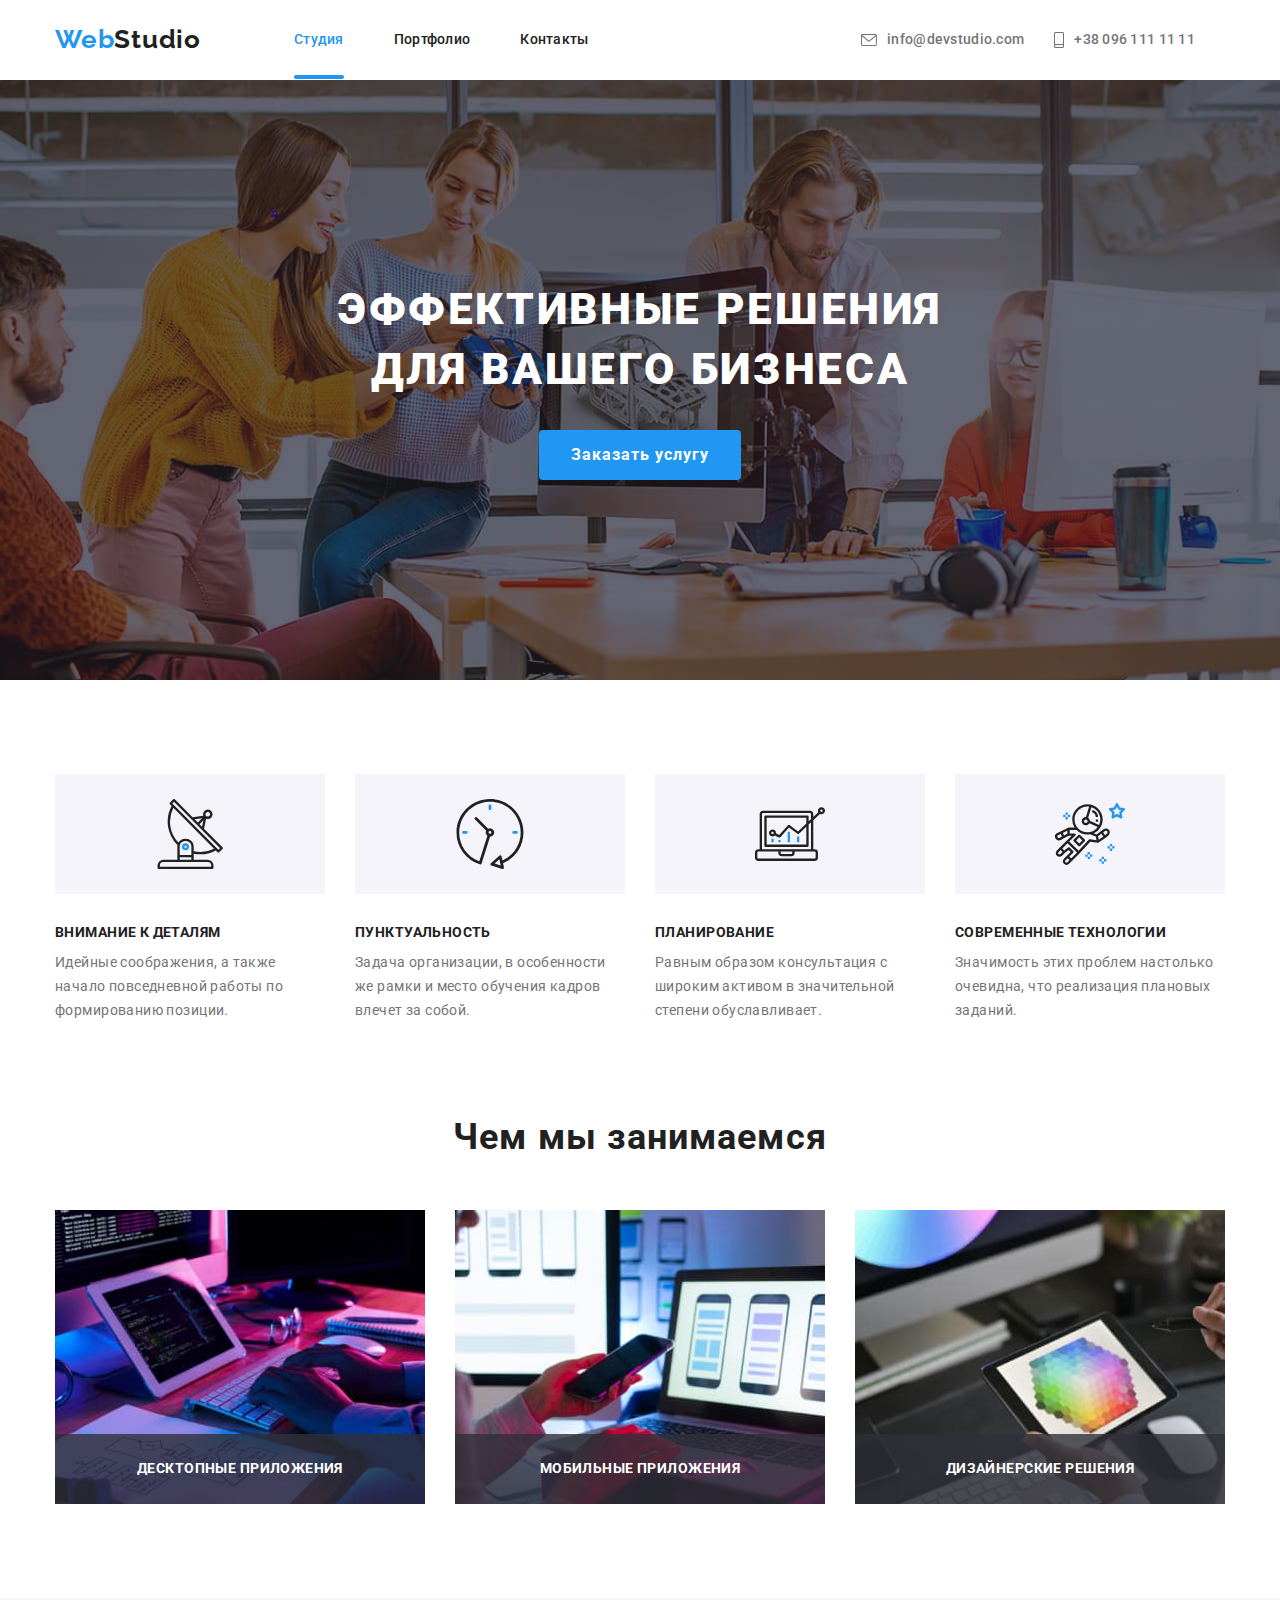
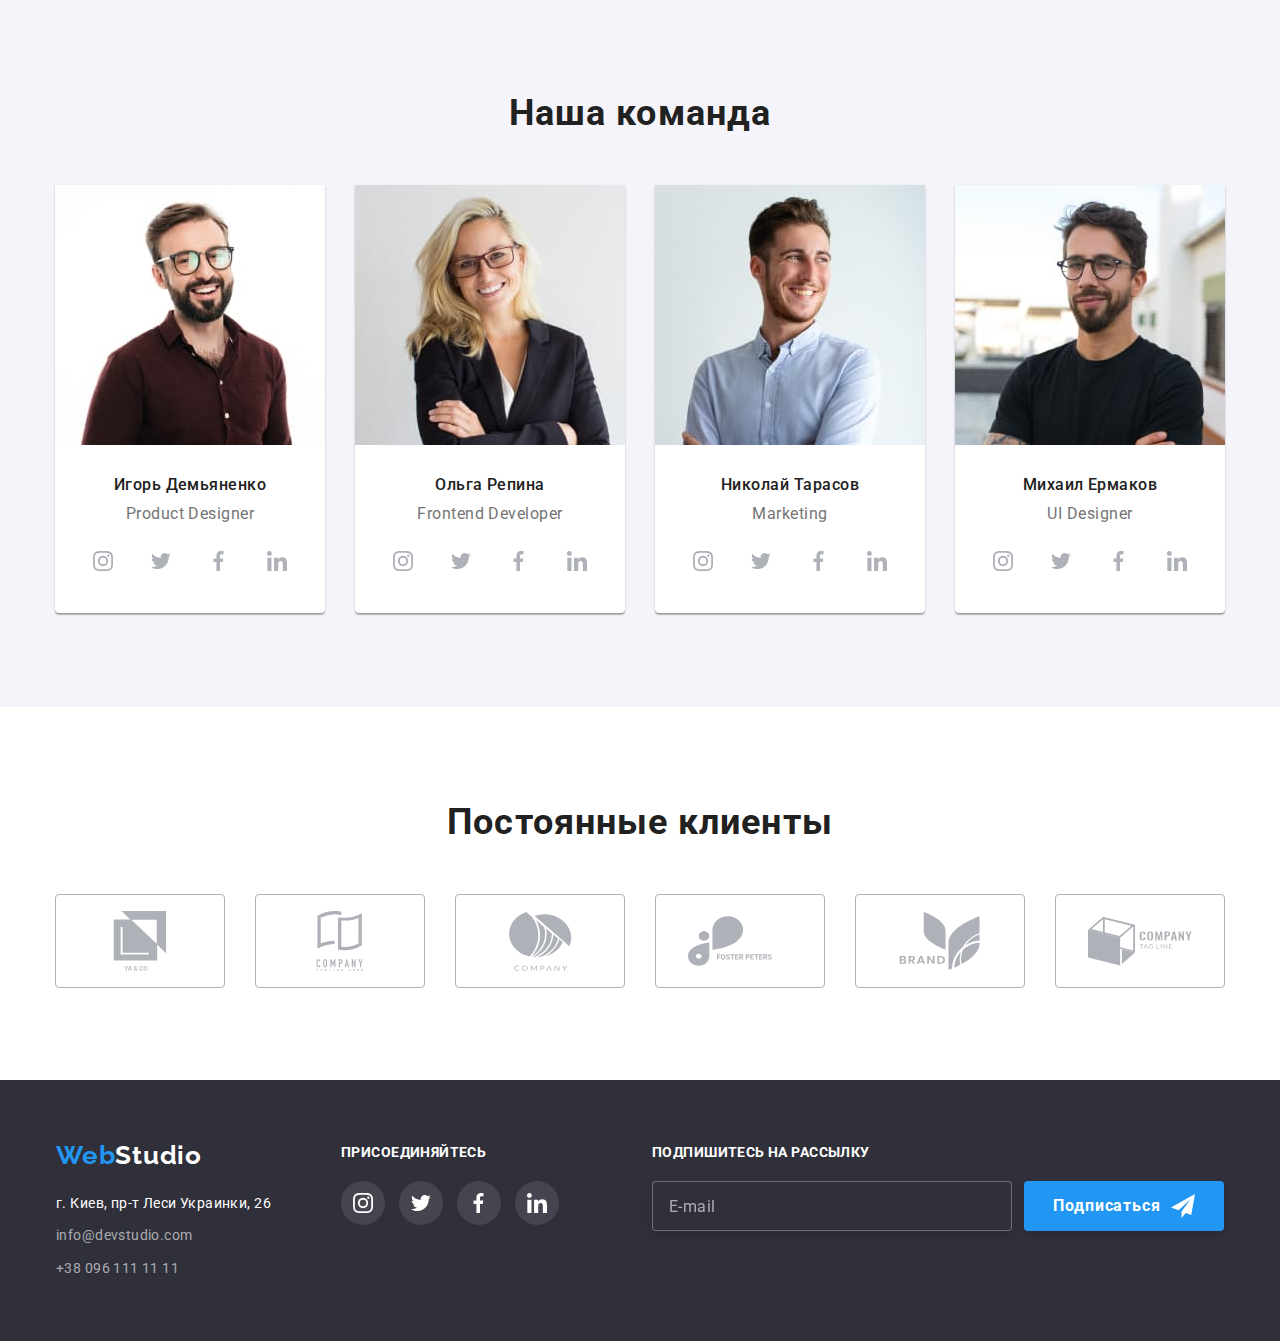
==== commit 961081d3: "сдача дз" ====
--- a/index.html
+++ b/index.html
@@ -29,7 +29,8 @@
                 <li class="site-nav__item"><a href="/" class="site-nav__link">Контакты</a></li>
             </ul>
         </nav>
-            <ul class="contacts">
+            <div class="contacts">
+                <ul class="contacts">
                 <li class="contacts__item">                    
                     <a href="mailto:info@devstudio.com" class="contacts__link contacts__link--hide">
                         <svg class="contacts__icon" width="16" height="12">
@@ -69,6 +70,7 @@
                     <a href="" class="mesenger__link">LinkedIn</a>
                 </li>
             </ul>
+            </div>
         </div>
         </div>        
 </header>
--- a/css/main.min.css
+++ b/css/main.min.css
@@ -1,2 +1,2 @@
-:root{--main-color-bg: #ffffff;--main-color-text: #757575;--bg-color-foot:#2F303A;--secondary-color-text:#212121;--secondary-color-bg: #F5F4FA;--color-accent: #2196F3;--color-adress: rgba(255, 255, 255, 0.6);--color-meseng: #AFB1B8}body{background-color:var(--main-color-bg);color:var(--main-color-text);font-family:'Roboto', sans-serif}ul{list-style:none;margin-top:0}h1,h2,h3,h4,h5,h6,p,ul{margin:0;padding:0}img{display:block;width:100%;height:auto}.conteiner{margin:0 auto;padding:0 15px}@media screen and (min-width: 480px){.conteiner{width:480px}}@media screen and (min-width: 768px){.conteiner{width:768px}}@media screen and (min-width: 1200px){.conteiner{width:1200px}}.section{padding-top:60px;padding-bottom:60px}@media screen and (min-width: 1200px){.section{padding-top:94px;padding-bottom:94px}}.btn{cursor:pointer;color:var(--main-color-bg);background-color:var(--color-accent);font-weight:700;font-size:16px;line-height:1.87;text-align:center;letter-spacing:0.06em;border-radius:4px;border:none}.line{border-bottom:1px solid #ECECEC}.header{padding-top:16px;padding-bottom:16px}@media screen and (min-width: 768px){.header{padding-top:21px}}@media screen and (min-width: 1200px){.header{padding-top:24px;padding-bottom:25px}}.page-header{display:-webkit-box;display:-ms-flexbox;display:flex;-webkit-box-align:center;-ms-flex-align:center;align-items:center}.menu{display:none;position:fixed;top:0;left:0;z-index:1;width:100%;height:auto;background-color:#ffffff}.menu.is-open{display:inline-block}@media screen and (min-width: 768px){.menu{display:-webkit-box;display:-ms-flexbox;display:flex;-webkit-box-align:center;-ms-flex-align:center;align-items:center;position:static;min-height:0}}.btn__burger{display:block;margin:0;padding-top:10px;border:none;background-color:transparent;position:absolute;top:0;right:0;z-index:2;-webkit-transition:color 250ms cubic-bezier(0.4, 0, 0.2, 1);transition:color 250ms cubic-bezier(0.4, 0, 0.2, 1)}@media screen and (min-width: 768px){.btn__burger{display:none}}.btn__burger:hover,.btn__burger:focus{color:var(--color-accent)}.burger__icon{fill:currentColor}.burger__cross{display:none}.btn__burger.is-open .burger__cross{display:block}.btn__burger.is-open .burger__menu{display:none}.page__logo--dark{color:var(--secondary-color-text);font-family:'Raleway', sans-serif;font-weight:700;font-size:26px;line-height:1.2;letter-spacing:0.03em;text-decoration:none}.page__logo--web{color:var(--color-accent)}.site-nav{display:-webkit-box;display:-ms-flexbox;display:flex;-webkit-box-align:center;-ms-flex-align:center;align-items:center}@media screen and (min-width: 768px){.site-nav{margin-left:auto;margin-bottom:0}}.site-nav__list{padding-top:48px;padding-left:40px}@media screen and (min-width: 768px){.site-nav__list{display:-webkit-box;display:-ms-flexbox;display:flex;-webkit-box-align:center;-ms-flex-align:center;align-items:center;position:relative;padding-top:0;padding-left:0}}.site-nav__item{margin-right:50px;margin-bottom:35px}.site-nav__item:last-child{margin-right:0;margin-bottom:0}@media screen and (min-width: 768px){.site-nav__item{margin-bottom:0}}.site-nav__link{position:relative;color:var(--secondary-color-text);font-weight:500;font-size:40px;line-height:1.14;letter-spacing:0.02em;text-decoration:none;-webkit-transition:color 250ms cubic-bezier(0.4, 0, 0.2, 1);transition:color 250ms cubic-bezier(0.4, 0, 0.2, 1)}.site-nav__link:hover,.site-nav__link:focus{color:var(--color-accent)}@media screen and (min-width: 768px){.site-nav__link{padding:32px 0;font-size:14px}}.site-nav__link--current{color:var(--color-accent)}@media screen and (min-width: 768px){.site-nav__link--current::after{content:'';display:block;width:100%;height:4px;background:var(--color-accent);border-radius:2px;position:absolute;left:0;bottom:0}}.contacts{margin-top:150px;padding-left:40px}@media screen and (min-width: 768px){.contacts{margin-top:0;margin-left:auto}}@media screen and (min-width: 1200px){.contacts{display:-webkit-box;display:-ms-flexbox;display:flex}}.contacts__link{display:-webkit-box;display:-ms-flexbox;display:flex;-webkit-box-align:center;-ms-flex-align:center;align-items:center;color:var(--main-color-text);-webkit-transition:color 250ms cubic-bezier(0.4, 0, 0.2, 1);transition:color 250ms cubic-bezier(0.4, 0, 0.2, 1)}.contacts__link:hover,.contacts__link:focus{color:var(--color-accent)}.contacts__icon{margin-right:10px;fill:currentColor}@media screen and (max-width: 767px){.contacts__icon{display:none}}@media screen and (min-width: 768px){.contacts__item{margin-bottom:10px}.contacts__item:last-child{margin-bottom:0}}@media screen and (min-width: 1200px){.contacts__item{margin-bottom:0;margin-right:30px}.contacts__item:last-child{margin-right:0}}.contacts__link{font-weight:500;font-size:12px;line-height:1.14;letter-spacing:0.02em;text-decoration:none}@media screen and (min-width: 1200px){.contacts__link{font-size:14px}}@media screen and (max-width: 767px){.contacts__link--current{font-size:34px;color:var(--color-accent);margin-bottom:32px}}@media screen and (max-width: 767px){.contacts__link--hide{display:none}}@media screen and (max-width: 767px){.contacts__link--show{font-size:24px}}@media screen and (min-width: 768px){.contacts__link--show{display:none}}.mesenger{display:-webkit-box;display:-ms-flexbox;display:flex;-ms-flex-wrap:wrap;flex-wrap:wrap;margin-top:64px;margin-bottom:40px;padding-left:40px;max-width:450px}@media screen and (min-width: 768px){.mesenger{display:none}}.mesenger__item{margin-right:10px;padding-right:10px;border-right:1px solid rgba(33,33,33,0.2)}.mesenger__item:last-child{margin-right:0;padding-right:0;border:none}.mesenger__link{font-weight:500;font-size:18px;line-height:1.22;letter-spacing:0.02em;color:var(--color-accent);text-decoration:none}.hero{position:relative;text-align:center;padding-top:118px;padding-bottom:118px;max-width:1600px;height:400px;margin-left:auto;margin-right:auto;background-color:var(--bg-color-foot);background-image:-webkit-gradient(linear, left top, right top, from(rgba(47,48,58,0.4)), to(rgba(47,48,58,0.4))),url("../images/mobile.jpg");background-image:linear-gradient(to right, rgba(47,48,58,0.4), rgba(47,48,58,0.4)),url("../images/mobile.jpg");background-repeat:no-repeat;background-position:center;background-size:cover}@media (min-device-pixel-ratio: 2), (-webkit-min-device-pixel-ratio: 2), (min-resolution: 192dpi), (min-resolution: 2dppx){.hero{background-image:-webkit-gradient(linear, left top, right top, from(rgba(47,48,58,0.4)), to(rgba(47,48,58,0.4))),url("../images/mobile@2x.jpg");background-image:linear-gradient(to right, rgba(47,48,58,0.4), rgba(47,48,58,0.4)),url("../images/mobile@2x.jpg")}}@media screen and (min-width: 481px){.hero{background-image:-webkit-gradient(linear, left top, right top, from(rgba(47,48,58,0.4)), to(rgba(47,48,58,0.4))),url("../images/tablet.jpg");background-image:linear-gradient(to right, rgba(47,48,58,0.4), rgba(47,48,58,0.4)),url("../images/tablet.jpg")}}@media screen and (min-width: 481px) and (min-device-pixel-ratio: 2), screen and (min-width: 481px) and (-webkit-min-device-pixel-ratio: 2), screen and (min-width: 481px) and (min-resolution: 192dpi), screen and (min-width: 481px) and (min-resolution: 2dppx){.hero{background-image:-webkit-gradient(linear, left top, right top, from(rgba(47,48,58,0.4)), to(rgba(47,48,58,0.4))),url("../images/tablet@2x.jpg");background-image:linear-gradient(to right, rgba(47,48,58,0.4), rgba(47,48,58,0.4)),url("../images/tablet@2x.jpg")}}@media screen and (min-width: 769px){.hero{background-image:-webkit-gradient(linear, left top, right top, from(rgba(47,48,58,0.4)), to(rgba(47,48,58,0.4))),url("../images/desctop.jpg");background-image:linear-gradient(to right, rgba(47,48,58,0.4), rgba(47,48,58,0.4)),url("../images/desctop.jpg")}}@media screen and (min-width: 769px) and (min-device-pixel-ratio: 2), screen and (min-width: 769px) and (-webkit-min-device-pixel-ratio: 2), screen and (min-width: 769px) and (min-resolution: 192dpi), screen and (min-width: 769px) and (min-resolution: 2dppx){.hero{background-image:-webkit-gradient(linear, left top, right top, from(rgba(47,48,58,0.4)), to(rgba(47,48,58,0.4))),url("../images/desctop@2x.jpg");background-image:linear-gradient(to right, rgba(47,48,58,0.4), rgba(47,48,58,0.4)),url("../images/desctop@2x.jpg")}}@media screen and (min-width: 1200px){.hero{height:600px;padding:200px 0}}.hero__title{padding-bottom:30px;color:var(--main-color-bg);font-weight:900;font-size:26px;line-height:1.36;text-align:center;letter-spacing:0.06em}@media screen and (min-width: 1200px){.hero__title{font-size:44px}}.hero__btn{padding:10px 32px}.backdrop{position:fixed;top:0;left:0;width:100%;height:100%;z-index:999;background:rgba(0,0,0,0.2);opacity:1;-webkit-transition:opacity 250ms cubic-bezier(0.4, 0, 0.2, 1),visibility 250ms cubic-bezier(0.4, 0, 0.2, 1);transition:opacity 250ms cubic-bezier(0.4, 0, 0.2, 1),visibility 250ms cubic-bezier(0.4, 0, 0.2, 1)}.backdrop--is-hidden{opacity:0;pointer-events:none;visibility:hidden}.backdrop--is-hidden .modal{-webkit-transform:translate(-50%, -50%) scale(1.1);transform:translate(-50%, -50%) scale(1.1)}.modal{position:absolute;top:50%;left:50%;min-width:auto;height:605px;padding:40px;background-color:var(--main-color-bg);-webkit-transform:translate(-50%, -50%) scale(1);transform:translate(-50%, -50%) scale(1);-webkit-transition:-webkit-transform 250ms cubic-bezier(0.4, 0, 0.2, 1);transition:-webkit-transform 250ms cubic-bezier(0.4, 0, 0.2, 1);transition:transform 250ms cubic-bezier(0.4, 0, 0.2, 1);transition:transform 250ms cubic-bezier(0.4, 0, 0.2, 1), -webkit-transform 250ms cubic-bezier(0.4, 0, 0.2, 1)}.modal__close{width:30px;height:30px;position:absolute;top:8px;right:8px;background-color:var(--main-color-bg);border-radius:50%;border:1px solid rgba(0,0,0,0.1);cursor:pointer;-webkit-transition:color 250ms cubic-bezier(0.4, 0, 0.2, 1);transition:color 250ms cubic-bezier(0.4, 0, 0.2, 1)}.modal__close:hover,.modal__close:focus{color:var(--color-accent)}.modal__icon--close{fill:currentColor}.modal__icon{fill:currentColor}.modal__title{margin-bottom:12px;font-weight:700;font-size:20px;line-height:1.15;text-align:center;letter-spacing:0.03em;color:var(--secondary-color-text)}.modal__label{position:relative;display:block;font-size:12px;line-height:1.16;letter-spacing:0.01em;color:var(--main-color-text);text-align:left;margin-top:10px}.modal__label:first-child{margin-top:0}.modal__input{padding-left:42px;width:100%;min-height:40px;margin-top:4px;border:1px solid rgba(33,33,33,0.2);border-radius:4px;outline:none;-webkit-transition:border-color 250ms cubic-bezier(0.4, 0, 0.2, 1);transition:border-color 250ms cubic-bezier(0.4, 0, 0.2, 1)}.modal__row{color:var(--secondary-color-text)}.modal__row:focus-within .modal__input,.modal__row:focus-within .modal__icon{border-color:var(--color-accent);fill:var(--color-accent)}.modal__icon{position:absolute;top:50%;left:12px;display:inline-block;fill:currentColor;-webkit-transition:fill 250ms cubic-bezier(0.4, 0, 0.2, 1);transition:fill 250ms cubic-bezier(0.4, 0, 0.2, 1)}.modal__input--coment{padding:12px 16px;resize:none;max-height:120px}.modal__input--coment::-webkit-input-placeholder{font-size:14px;line-height:16px;letter-spacing:0.01em;color:rgba(117,117,117,0.5)}.modal__input--coment:-ms-input-placeholder{font-size:14px;line-height:16px;letter-spacing:0.01em;color:rgba(117,117,117,0.5)}.modal__input--coment::-ms-input-placeholder{font-size:14px;line-height:16px;letter-spacing:0.01em;color:rgba(117,117,117,0.5)}.modal__input--coment::placeholder{font-size:14px;line-height:16px;letter-spacing:0.01em;color:rgba(117,117,117,0.5)}.modal__checkbox{display:-webkit-box;display:-ms-flexbox;display:flex;-webkit-box-align:center;-ms-flex-align:center;align-items:center;margin-top:20px;text-align:center;font-size:12px;line-height:1.71;letter-spacing:0.03em}@media screen and (min-width: 1200px){.modal__checkbox{font-size:14px}}.modal__input--check{position:absolute;width:1px;height:1px;margin:-1px;border:0;padding:0;clip:rect(0 0 0 0);overflow:hidden}.modal__input--check:checked+.modal__icon--check{border-color:var(--color-accent);background-color:var(--color-accent);background-image:url("../images/check.svg");background-size:contain;background-origin:border-box}.modal__icon--check{display:inline-block;margin-right:7px;width:16px;height:15px;border:2px solid var(--secondary-color-text);border-radius:2px;-webkit-transition:background-color 250ms cubic-bezier(0.4, 0, 0.2, 1),border-color 250ms cubic-bezier(0.4, 0, 0.2, 1),background-image 250ms cubic-bezier(0.4, 0, 0.2, 1),background-size 250ms cubic-bezier(0.4, 0, 0.2, 1),background-origin 250ms cubic-bezier(0.4, 0, 0.2, 1);transition:background-color 250ms cubic-bezier(0.4, 0, 0.2, 1),border-color 250ms cubic-bezier(0.4, 0, 0.2, 1),background-image 250ms cubic-bezier(0.4, 0, 0.2, 1),background-size 250ms cubic-bezier(0.4, 0, 0.2, 1),background-origin 250ms cubic-bezier(0.4, 0, 0.2, 1)}.modal__link--licens{color:var(--color-accent)}.modal__send{width:200px;height:50px;margin-top:30px;-webkit-box-shadow:0px 4px 4px rgba(0,0,0,0.15);box-shadow:0px 4px 4px rgba(0,0,0,0.15)}@media screen and (min-width: 768px){.advantage__list{display:-webkit-box;display:-ms-flexbox;display:flex;-ms-flex-wrap:wrap;flex-wrap:wrap;margin:-15px}}@media screen and (min-width: 1200px){.advantage__list{-ms-flex-wrap:nowrap;flex-wrap:nowrap;margin:0}}.advantage__item{max-width:450px;margin-bottom:30px}.advantage__item:last-child{margin-bottom:0}@media screen and (min-width: 768px){.advantage__item{max-width:354px;margin:15px}}@media screen and (min-width: 1200px){.advantage__item{max-width:270px;margin:0;margin-right:30px}.advantage__item:last-child{margin-right:0}}.advant{display:-webkit-box;display:-ms-flexbox;display:flex;-webkit-box-pack:center;-ms-flex-pack:center;justify-content:center;-webkit-box-align:center;-ms-flex-align:center;align-items:center;background:var(--secondary-color-bg);width:100%;height:120px;margin-bottom:30px}.advantage__title{text-align:center;margin-bottom:10px;color:var(--secondary-color-text);font-weight:700;font-size:14px;line-height:1.2;letter-spacing:0.03em}.advantage__text{font-size:14px;line-height:1.7;letter-spacing:0.03em}.job{display:none}@media screen and (min-width: 1200px){.job{display:block;padding-top:0}}.job__list{display:-webkit-box;display:-ms-flexbox;display:flex;-webkit-box-pack:justify;-ms-flex-pack:justify;justify-content:space-between}.job__item{position:relative;max-width:370px}.job__title{margin-bottom:50px;color:var(--secondary-color-text);font-weight:700;font-size:36px;line-height:1.2;text-align:center;letter-spacing:0.03em}.job__text{position:absolute;left:0;bottom:0;display:-webkit-box;display:-ms-flexbox;display:flex;-webkit-box-pack:center;-ms-flex-pack:center;justify-content:center;-webkit-box-align:center;-ms-flex-align:center;align-items:center;width:370px;height:70px;font-weight:700;font-size:14px;line-height:1.14;letter-spacing:0.03em;text-transform:uppercase;color:var(--main-color-bg);background-color:rgba(47,48,58,0.8)}.team{background-color:var(--secondary-color-bg);text-align:center}@media screen and (min-width: 768px){.team__list{display:-webkit-box;display:-ms-flexbox;display:flex;-ms-flex-wrap:wrap;flex-wrap:wrap;margin:-15px}}@media screen and (min-width: 1200px){.team__list{-ms-flex-wrap:nowrap;flex-wrap:nowrap;margin:0}}.teams{max-width:450px;padding-top:30px;padding-bottom:30px}@media screen and (min-width: 768px){.teams{max-width:354px}}@media screen and (min-width: 1200px){.teams{max-width:270px}}.team__title{margin-bottom:30px;max-width:100%;color:var(--secondary-color-text);font-weight:700;font-size:28px;line-height:1.2;text-align:center;letter-spacing:0.03em}@media screen and (min-width: 1200px){.team__title{font-size:36px}}.team__item{margin-bottom:30px;background-color:var(--main-color-bg);-webkit-box-shadow:0px 1px 3px rgba(0,0,0,0.12),0px 1px 1px rgba(0,0,0,0.14),0px 2px 1px rgba(0,0,0,0.2);box-shadow:0px 1px 3px rgba(0,0,0,0.12),0px 1px 1px rgba(0,0,0,0.14),0px 2px 1px rgba(0,0,0,0.2);border-radius:0px 0px 4px 4px}.team__item:last-child{margin-bottom:0}@media screen and (min-width: 768px){.team__item{margin:15px}.team__item:last-child{margin-bottom:15px}}@media screen and (min-width: 1200px){.team__item{margin:0;margin-right:30px}.team__item:last-child{margin-bottom:0;margin-right:0}}.team__img{width:100%}@media screen and (min-width: 768px){.team__img{width:354px}}@media screen and (min-width: 1200px){.team__img{width:270px}}.team__subtitle{margin-bottom:10px;color:var(--secondary-color-text);font-weight:500;font-size:16px;line-height:1.2;letter-spacing:0.03em}.team__text{font-size:16px;line-height:1.2;letter-spacing:0.03em}.meseng{margin-top:16px;width:44px;height:44px;display:-webkit-inline-box;display:-ms-inline-flexbox;display:inline-flex;-webkit-box-pack:center;-ms-flex-pack:center;justify-content:center;-webkit-box-align:center;-ms-flex-align:center;align-items:center;color:var(--color-meseng);border-radius:50%;margin-right:10px;-webkit-transition:color 250ms cubic-bezier(0.4, 0, 0.2, 1),background-color 250ms cubic-bezier(0.4, 0, 0.2, 1);transition:color 250ms cubic-bezier(0.4, 0, 0.2, 1),background-color 250ms cubic-bezier(0.4, 0, 0.2, 1)}.meseng:last-child{margin-right:0}.meseng:hover,.meseng:focus{background-color:var(--color-accent);border-radius:50%;color:var(--main-color-bg)}.meseng__icon{fill:currentColor}.clients__title{margin-bottom:30px;color:var(--secondary-color-text);font-weight:700;font-size:28px;line-height:1.2;text-align:center;letter-spacing:0.03em}@media screen and (min-width: 1200px){.clients__title{font-size:36px}}.clients__list{display:-webkit-box;display:-ms-flexbox;display:flex;-ms-flex-wrap:wrap;flex-wrap:wrap;margin:-15px;max-width:450px;-webkit-box-pack:center;-ms-flex-pack:center;justify-content:center;-webkit-box-align:center;-ms-flex-align:center;align-items:center}@media screen and (min-width: 768px){.clients__list{max-width:768px}}@media screen and (min-width: 1200px){.clients__list{max-width:1200px;-ms-flex-wrap:nowrap;flex-wrap:nowrap;margin:0}}.clients__item{margin:15px;max-width:210px;height:92px}@media screen and (min-width: 768px){.clients__item{max-width:226px}}@media screen and (min-width: 1200px){.clients__item{max-width:170px;margin:0;margin-right:30px}.clients__item:last-child{margin-right:0}}.clients__link{display:-webkit-box;display:-ms-flexbox;display:flex;-webkit-box-pack:center;-ms-flex-pack:center;justify-content:center;padding:16px 32px;border:1px solid var(--color-meseng);color:var(--color-meseng);border-radius:4px;-webkit-transition:border 250ms cubic-bezier(0.4, 0, 0.2, 1),color 250ms cubic-bezier(0.4, 0, 0.2, 1);transition:border 250ms cubic-bezier(0.4, 0, 0.2, 1),color 250ms cubic-bezier(0.4, 0, 0.2, 1)}.clients__link:hover,.clients__link:focus{color:var(--color-accent);border:1px solid var(--color-accent)}.clients__icon{fill:currentColor}.footer{margin-left:auto;margin-right:auto;padding-top:60px;padding-bottom:60px;background-color:var(--bg-color-foot)}.footer__column{text-align:center;max-width:450px}@media screen and (min-width: 768px){.footer__column{max-width:768px;display:-webkit-box;display:-ms-flexbox;display:flex;-webkit-box-pack:center;-ms-flex-pack:center;justify-content:center;-ms-flex-wrap:wrap;flex-wrap:wrap}}@media screen and (min-width: 1200px){.footer__column{max-width:1200px;display:-webkit-box;display:-ms-flexbox;display:flex;-ms-flex-wrap:nowrap;flex-wrap:nowrap}}.footer__logo--white{font-family:'Raleway', sans-serif;color:var(--main-color-bg);font-weight:700;font-size:26px;line-height:1.2;letter-spacing:0.03em;text-decoration:none}.address{margin-top:20px}.address__item{margin-bottom:9px}.address__item:last-child{margin-bottom:0}.address__link{display:inline-block;color:var(--color-adress);font-size:14px;line-height:1.7;letter-spacing:0.03em;text-decoration:none;font-style:normal;-webkit-transition:color 250ms cubic-bezier(0.4, 0, 0.2, 1);transition:color 250ms cubic-bezier(0.4, 0, 0.2, 1)}.address__link:hover,.address__link:focus{color:var(--color-accent)}.address__text{color:var(--main-color-bg);font-size:14px;line-height:1.7;letter-spacing:0.03em;font-style:normal;text-decoration:none;-webkit-transition:color 250ms cubic-bezier(0.4, 0, 0.2, 1);transition:color 250ms cubic-bezier(0.4, 0, 0.2, 1)}.address__text:hover,.address__text:focus{color:var(--color-accent)}.folov{margin-top:60px}@media screen and (min-width: 768px){.folov{margin-top:0;padding-top:5px;margin-left:165px}}@media screen and (min-width: 1200px){.folov{margin-left:70px}}.folov__title{font-weight:700;font-size:14px;line-height:1.14;letter-spacing:0.03em;text-transform:uppercase;color:var(--main-color-bg)}.folov__list{color:var(--main-color-bg);margin-top:20px}.folov__item{width:44px;height:44px;display:-webkit-inline-box;display:-ms-inline-flexbox;display:inline-flex;background:rgba(255,255,255,0.1);border-radius:50%;margin-right:10px}.folov__item:last-child{margin-right:0}.folov__link{color:var(--main-color-bg);padding:12px;border-radius:50%;-webkit-transition:background-color 250ms cubic-bezier(0.4, 0, 0.2, 1);transition:background-color 250ms cubic-bezier(0.4, 0, 0.2, 1)}.folov__link:hover,.folov__link:focus{background-color:var(--color-accent);border-radius:50%}.folov__icon{fill:currentColor}.send{margin-top:60px}@media screen and (min-width: 1200px){.send{margin-top:0;padding-top:5px;margin-left:93px}}.send__title{margin-bottom:20px;font-weight:700;font-size:14px;line-height:1.14;letter-spacing:0.03em;text-transform:uppercase;color:var(--main-color-bg)}.send__btn{display:-webkit-inline-box;display:-ms-inline-flexbox;display:inline-flex;-webkit-box-align:center;-ms-flex-align:center;align-items:center;-webkit-box-pack:center;-ms-flex-pack:center;justify-content:center;margin-left:12px;width:200px;height:50px;-webkit-box-shadow:0px 4px 4px rgba(0,0,0,0.15);box-shadow:0px 4px 4px rgba(0,0,0,0.15)}.send__icon{margin-left:10px}.send__label{max-width:450px}.send__input{margin-bottom:20px;width:100%;height:50px;padding-left:16px;color:#ffffff;border:1px solid rgba(255,255,255,0.3);-webkit-filter:drop-shadow(0px 4px 4px rgba(0,0,0,0.15));filter:drop-shadow(0px 4px 4px rgba(0,0,0,0.15));border-radius:4px;background-color:var(--bg-color-foot);outline:none;-webkit-transition:border-color 250ms cubic-bezier(0.4, 0, 0.2, 1);transition:border-color 250ms cubic-bezier(0.4, 0, 0.2, 1)}.send__input::-webkit-input-placeholder{font-size:16px;line-height:1.25;font-weight:400;letter-spacing:0.03em;color:rgba(255,255,255,0.6)}.send__input:-ms-input-placeholder{font-size:16px;line-height:1.25;font-weight:400;letter-spacing:0.03em;color:rgba(255,255,255,0.6)}.send__input::-ms-input-placeholder{font-size:16px;line-height:1.25;font-weight:400;letter-spacing:0.03em;color:rgba(255,255,255,0.6)}.send__input::placeholder{font-size:16px;line-height:1.25;font-weight:400;letter-spacing:0.03em;color:rgba(255,255,255,0.6)}.send__label:focus-within .send__input{border-color:var(--color-accent)}@media screen and (min-width: 1200px){.send__input{width:360px}}@media screen and (min-width: 1200px){.send__form{display:-webkit-box;display:-ms-flexbox;display:flex}}
+:root{--main-color-bg: #ffffff;--main-color-text: #757575;--bg-color-foot:#2F303A;--secondary-color-text:#212121;--secondary-color-bg: #F5F4FA;--color-accent: #2196F3;--color-adress: rgba(255, 255, 255, 0.6);--color-meseng: #AFB1B8}body{background-color:var(--main-color-bg);color:var(--main-color-text);font-family:'Roboto', sans-serif}ul{list-style:none;margin-top:0}h1,h2,h3,h4,h5,h6,p,ul{margin:0;padding:0}img{display:block;width:100%;height:auto}.conteiner{margin:0 auto;padding:0 15px}@media screen and (min-width: 480px){.conteiner{width:480px}}@media screen and (min-width: 768px){.conteiner{width:768px}}@media screen and (min-width: 1200px){.conteiner{width:1200px}}.section{padding-top:60px;padding-bottom:60px}@media screen and (min-width: 1200px){.section{padding-top:94px;padding-bottom:94px}}.btn{cursor:pointer;color:var(--main-color-bg);background-color:var(--color-accent);font-weight:700;font-size:16px;line-height:1.87;text-align:center;letter-spacing:0.06em;border-radius:4px;border:none}.line{border-bottom:1px solid #ECECEC}.header{padding-top:16px;padding-bottom:16px}@media screen and (min-width: 768px){.header{padding-top:26px;padding-bottom:26px}}@media screen and (min-width: 1200px){.header{padding-top:24px;padding-bottom:25px}}.page-header{display:-webkit-box;display:-ms-flexbox;display:flex;-webkit-box-align:center;-ms-flex-align:center;align-items:center}.menu{display:none;position:fixed;top:0;left:0;z-index:1;width:100vw;height:100vh;background-color:#ffffff}.menu.is-open{display:-webkit-inline-box;display:-ms-inline-flexbox;display:inline-flex}@media screen and (max-width: 767px){.menu{padding:48px 40px;-webkit-box-orient:vertical;-webkit-box-direction:normal;-ms-flex-direction:column;flex-direction:column;-webkit-box-pack:justify;-ms-flex-pack:justify;justify-content:space-between}}@media screen and (min-width: 768px){.menu{display:-webkit-box;display:-ms-flexbox;display:flex;-webkit-box-align:center;-ms-flex-align:center;align-items:center;position:static;height:0}}.btn__burger{display:block;margin:0;padding-top:10px;border:none;background-color:transparent;position:absolute;top:0;right:0;z-index:2;-webkit-transition:color 250ms cubic-bezier(0.4, 0, 0.2, 1);transition:color 250ms cubic-bezier(0.4, 0, 0.2, 1)}@media screen and (min-width: 768px){.btn__burger{display:none}}.btn__burger:hover,.btn__burger:focus{color:var(--color-accent)}.burger__icon{fill:currentColor}.burger__cross{display:none}.btn__burger.is-open .burger__cross{display:block}.btn__burger.is-open .burger__menu{display:none}.page__logo--dark{color:var(--secondary-color-text);font-family:'Raleway', sans-serif;font-weight:700;font-size:26px;line-height:1.2;letter-spacing:0.03em;text-decoration:none}.page__logo--web{color:var(--color-accent)}.site-nav{display:-webkit-box;display:-ms-flexbox;display:flex;-webkit-box-align:center;-ms-flex-align:center;align-items:center}@media screen and (min-width: 768px){.site-nav{margin-left:auto;margin-bottom:0}}@media screen and (min-width: 1200px){.site-nav{margin-left:93px}}@media screen and (min-width: 768px){.site-nav__list{display:-webkit-box;display:-ms-flexbox;display:flex;-webkit-box-align:center;-ms-flex-align:center;align-items:center;position:relative;padding-top:0;padding-left:0}}.site-nav__item{margin-right:50px;margin-bottom:35px}.site-nav__item:last-child{margin-right:0;margin-bottom:0}@media screen and (min-width: 768px){.site-nav__item{margin-bottom:0}}.site-nav__link{position:relative;color:var(--secondary-color-text);font-weight:500;font-size:40px;line-height:1.14;letter-spacing:0.02em;text-decoration:none;-webkit-transition:color 250ms cubic-bezier(0.4, 0, 0.2, 1);transition:color 250ms cubic-bezier(0.4, 0, 0.2, 1)}.site-nav__link:hover,.site-nav__link:focus{color:var(--color-accent)}@media screen and (min-width: 768px){.site-nav__link{padding:32px 0;font-size:14px}}.site-nav__link--current{color:var(--color-accent)}@media screen and (min-width: 768px){.site-nav__link--current::after{content:'';display:block;width:100%;height:4px;background:var(--color-accent);border-radius:2px;position:absolute;left:0;bottom:0}}@media screen and (min-width: 768px){.contacts{margin-left:auto}}@media screen and (min-width: 1200px){.contacts{display:-webkit-box;display:-ms-flexbox;display:flex}}.contacts__link{display:-webkit-box;display:-ms-flexbox;display:flex;-webkit-box-align:center;-ms-flex-align:center;align-items:center;color:var(--main-color-text);-webkit-transition:color 250ms cubic-bezier(0.4, 0, 0.2, 1);transition:color 250ms cubic-bezier(0.4, 0, 0.2, 1)}.contacts__link:hover,.contacts__link:focus{color:var(--color-accent)}.contacts__icon{margin-right:10px;fill:currentColor}@media screen and (max-width: 767px){.contacts__icon{display:none}}@media screen and (min-width: 768px){.contacts__item{margin-bottom:10px}.contacts__item:last-child{margin-bottom:0}}@media screen and (min-width: 1200px){.contacts__item{margin-bottom:0;margin-right:30px}.contacts__item:last-child{margin-right:0}}.contacts__link{font-weight:500;font-size:12px;line-height:1.14;letter-spacing:0.02em;text-decoration:none}@media screen and (min-width: 1200px){.contacts__link{font-size:14px}}@media screen and (max-width: 767px){.contacts__link--current{font-size:34px;color:var(--color-accent);margin-bottom:32px}}@media screen and (max-width: 767px){.contacts__link--hide{display:none}}@media screen and (max-width: 767px){.contacts__link--show{font-size:24px}}@media screen and (min-width: 768px){.contacts__link--show{display:none}}.mesenger{display:-webkit-box;display:-ms-flexbox;display:flex;-ms-flex-wrap:wrap;flex-wrap:wrap;margin-top:64px;max-width:450px}@media screen and (min-width: 768px){.mesenger{display:none}}.mesenger__item{margin-right:10px;padding-right:10px;border-right:1px solid rgba(33,33,33,0.2)}.mesenger__item:last-child{margin-right:0;padding-right:0;border:none}.mesenger__link{font-weight:500;font-size:18px;line-height:1.22;letter-spacing:0.02em;color:var(--color-accent);text-decoration:none}.hero{position:relative;text-align:center;padding-top:118px;padding-bottom:118px;max-width:1600px;height:400px;margin-left:auto;margin-right:auto;background-color:var(--bg-color-foot);background-image:-webkit-gradient(linear, left top, right top, from(rgba(47,48,58,0.4)), to(rgba(47,48,58,0.4))),url("../images/mobile.jpg");background-image:linear-gradient(to right, rgba(47,48,58,0.4), rgba(47,48,58,0.4)),url("../images/mobile.jpg");background-repeat:no-repeat;background-position:center;background-size:cover}@media (min-device-pixel-ratio: 2), (-webkit-min-device-pixel-ratio: 2), (min-resolution: 192dpi), (min-resolution: 2dppx){.hero{background-image:-webkit-gradient(linear, left top, right top, from(rgba(47,48,58,0.4)), to(rgba(47,48,58,0.4))),url("../images/mobile@2x.jpg");background-image:linear-gradient(to right, rgba(47,48,58,0.4), rgba(47,48,58,0.4)),url("../images/mobile@2x.jpg")}}@media screen and (min-width: 481px){.hero{background-image:-webkit-gradient(linear, left top, right top, from(rgba(47,48,58,0.4)), to(rgba(47,48,58,0.4))),url("../images/tablet.jpg");background-image:linear-gradient(to right, rgba(47,48,58,0.4), rgba(47,48,58,0.4)),url("../images/tablet.jpg")}}@media screen and (min-width: 481px) and (min-device-pixel-ratio: 2), screen and (min-width: 481px) and (-webkit-min-device-pixel-ratio: 2), screen and (min-width: 481px) and (min-resolution: 192dpi), screen and (min-width: 481px) and (min-resolution: 2dppx){.hero{background-image:-webkit-gradient(linear, left top, right top, from(rgba(47,48,58,0.4)), to(rgba(47,48,58,0.4))),url("../images/tablet@2x.jpg");background-image:linear-gradient(to right, rgba(47,48,58,0.4), rgba(47,48,58,0.4)),url("../images/tablet@2x.jpg")}}@media screen and (min-width: 769px){.hero{background-image:-webkit-gradient(linear, left top, right top, from(rgba(47,48,58,0.4)), to(rgba(47,48,58,0.4))),url("../images/desctop.jpg");background-image:linear-gradient(to right, rgba(47,48,58,0.4), rgba(47,48,58,0.4)),url("../images/desctop.jpg")}}@media screen and (min-width: 769px) and (min-device-pixel-ratio: 2), screen and (min-width: 769px) and (-webkit-min-device-pixel-ratio: 2), screen and (min-width: 769px) and (min-resolution: 192dpi), screen and (min-width: 769px) and (min-resolution: 2dppx){.hero{background-image:-webkit-gradient(linear, left top, right top, from(rgba(47,48,58,0.4)), to(rgba(47,48,58,0.4))),url("../images/desctop@2x.jpg");background-image:linear-gradient(to right, rgba(47,48,58,0.4), rgba(47,48,58,0.4)),url("../images/desctop@2x.jpg")}}@media screen and (min-width: 1200px){.hero{height:600px;padding:200px 0}}.hero__title{padding-bottom:30px;color:var(--main-color-bg);font-weight:900;font-size:26px;line-height:1.36;text-align:center;letter-spacing:0.06em}@media screen and (min-width: 1200px){.hero__title{font-size:44px}}.hero__btn{padding:10px 32px}.backdrop{position:fixed;top:0;left:0;width:100%;height:100%;z-index:999;background:rgba(0,0,0,0.2);opacity:1;-webkit-transition:opacity 250ms cubic-bezier(0.4, 0, 0.2, 1),visibility 250ms cubic-bezier(0.4, 0, 0.2, 1);transition:opacity 250ms cubic-bezier(0.4, 0, 0.2, 1),visibility 250ms cubic-bezier(0.4, 0, 0.2, 1)}.backdrop--is-hidden{opacity:0;pointer-events:none;visibility:hidden}.backdrop--is-hidden .modal{-webkit-transform:translate(-50%, -50%) scale(1.1);transform:translate(-50%, -50%) scale(1.1)}.modal{position:absolute;top:50%;left:50%;width:450px;height:auto;padding:40px;background-color:var(--main-color-bg);-webkit-transform:translate(-50%, -50%) scale(1);transform:translate(-50%, -50%) scale(1);-webkit-transition:-webkit-transform 250ms cubic-bezier(0.4, 0, 0.2, 1);transition:-webkit-transform 250ms cubic-bezier(0.4, 0, 0.2, 1);transition:transform 250ms cubic-bezier(0.4, 0, 0.2, 1);transition:transform 250ms cubic-bezier(0.4, 0, 0.2, 1), -webkit-transform 250ms cubic-bezier(0.4, 0, 0.2, 1)}@media screen and (min-width: 1200px){.modal{width:528px}}.modal__close{width:30px;height:30px;position:absolute;top:8px;right:8px;background-color:var(--main-color-bg);border-radius:50%;border:1px solid rgba(0,0,0,0.1);cursor:pointer;-webkit-transition:color 250ms cubic-bezier(0.4, 0, 0.2, 1);transition:color 250ms cubic-bezier(0.4, 0, 0.2, 1)}.modal__close:hover,.modal__close:focus{color:var(--color-accent)}.modal__icon--close{fill:currentColor}.modal__icon{fill:currentColor}.modal__title{margin-bottom:12px;font-weight:700;font-size:20px;line-height:1.15;text-align:center;letter-spacing:0.03em;color:var(--secondary-color-text)}.modal__label{position:relative;display:block;font-size:12px;line-height:1.16;letter-spacing:0.01em;color:var(--main-color-text);text-align:left;margin-top:10px}.modal__label:first-child{margin-top:0}.modal__input{padding-left:42px;width:100%;min-height:40px;margin-top:4px;border:1px solid rgba(33,33,33,0.2);border-radius:4px;outline:none;-webkit-transition:border-color 250ms cubic-bezier(0.4, 0, 0.2, 1);transition:border-color 250ms cubic-bezier(0.4, 0, 0.2, 1)}.modal__row{color:var(--secondary-color-text)}.modal__row:focus-within .modal__input,.modal__row:focus-within .modal__icon{border-color:var(--color-accent);fill:var(--color-accent)}.modal__icon{position:absolute;top:50%;left:12px;display:inline-block;fill:currentColor;-webkit-transition:fill 250ms cubic-bezier(0.4, 0, 0.2, 1);transition:fill 250ms cubic-bezier(0.4, 0, 0.2, 1)}.modal__input--coment{padding:12px 16px;resize:none;max-height:120px}.modal__input--coment::-webkit-input-placeholder{font-size:14px;line-height:16px;letter-spacing:0.01em;color:rgba(117,117,117,0.5)}.modal__input--coment:-ms-input-placeholder{font-size:14px;line-height:16px;letter-spacing:0.01em;color:rgba(117,117,117,0.5)}.modal__input--coment::-ms-input-placeholder{font-size:14px;line-height:16px;letter-spacing:0.01em;color:rgba(117,117,117,0.5)}.modal__input--coment::placeholder{font-size:14px;line-height:16px;letter-spacing:0.01em;color:rgba(117,117,117,0.5)}.modal__checkbox{display:-webkit-box;display:-ms-flexbox;display:flex;-webkit-box-align:center;-ms-flex-align:center;align-items:center;margin-top:20px;text-align:center;font-size:12px;line-height:1.71;letter-spacing:0.03em}@media screen and (min-width: 1200px){.modal__checkbox{font-size:14px}}.modal__input--check{position:absolute;width:1px;height:1px;margin:-1px;border:0;padding:0;clip:rect(0 0 0 0);overflow:hidden}.modal__input--check:checked+.modal__icon--check{border-color:var(--color-accent);background-color:var(--color-accent);background-image:url("../images/check.svg");background-size:contain;background-origin:border-box}.modal__icon--check{display:inline-block;margin-right:7px;width:16px;height:15px;border:2px solid var(--secondary-color-text);border-radius:2px;-webkit-transition:background-color 250ms cubic-bezier(0.4, 0, 0.2, 1),border-color 250ms cubic-bezier(0.4, 0, 0.2, 1),background-image 250ms cubic-bezier(0.4, 0, 0.2, 1),background-size 250ms cubic-bezier(0.4, 0, 0.2, 1),background-origin 250ms cubic-bezier(0.4, 0, 0.2, 1);transition:background-color 250ms cubic-bezier(0.4, 0, 0.2, 1),border-color 250ms cubic-bezier(0.4, 0, 0.2, 1),background-image 250ms cubic-bezier(0.4, 0, 0.2, 1),background-size 250ms cubic-bezier(0.4, 0, 0.2, 1),background-origin 250ms cubic-bezier(0.4, 0, 0.2, 1)}.modal__link--licens{color:var(--color-accent)}.modal__send{width:200px;height:50px;margin-top:30px;-webkit-box-shadow:0px 4px 4px rgba(0,0,0,0.15);box-shadow:0px 4px 4px rgba(0,0,0,0.15)}@media screen and (min-width: 768px){.advantage__list{display:-webkit-box;display:-ms-flexbox;display:flex;-ms-flex-wrap:wrap;flex-wrap:wrap;margin:-15px}}@media screen and (min-width: 1200px){.advantage__list{-ms-flex-wrap:nowrap;flex-wrap:nowrap;margin:0}}.advantage__item{max-width:450px;margin-bottom:30px}.advantage__item:last-child{margin-bottom:0}@media screen and (min-width: 768px){.advantage__item{max-width:354px;margin:15px}}@media screen and (min-width: 1200px){.advantage__item{max-width:270px;margin:0;margin-right:30px}.advantage__item:last-child{margin-right:0}}.advant{display:-webkit-box;display:-ms-flexbox;display:flex;-webkit-box-pack:center;-ms-flex-pack:center;justify-content:center;-webkit-box-align:center;-ms-flex-align:center;align-items:center;background:var(--secondary-color-bg);width:100%;height:120px;margin-bottom:30px}.advantage__title{margin-bottom:10px;color:var(--secondary-color-text);font-weight:700;font-size:14px;line-height:1.2;letter-spacing:0.03em}@media screen and (max-width: 767px){.advantage__title{text-align:center}}.advantage__text{font-size:14px;line-height:1.7;letter-spacing:0.03em}.job{display:none}@media screen and (min-width: 1200px){.job{display:block;padding-top:0}}.job__list{display:-webkit-box;display:-ms-flexbox;display:flex;-webkit-box-pack:justify;-ms-flex-pack:justify;justify-content:space-between}.job__item{position:relative;max-width:370px}.job__title{margin-bottom:50px;color:var(--secondary-color-text);font-weight:700;font-size:36px;line-height:1.2;text-align:center;letter-spacing:0.03em}.job__text{position:absolute;left:0;bottom:0;display:-webkit-box;display:-ms-flexbox;display:flex;-webkit-box-pack:center;-ms-flex-pack:center;justify-content:center;-webkit-box-align:center;-ms-flex-align:center;align-items:center;width:370px;height:70px;font-weight:700;font-size:14px;line-height:1.14;letter-spacing:0.03em;text-transform:uppercase;color:var(--main-color-bg);background-color:rgba(47,48,58,0.8)}.team{background-color:var(--secondary-color-bg);text-align:center}@media screen and (min-width: 768px){.team__list{display:-webkit-box;display:-ms-flexbox;display:flex;-ms-flex-wrap:wrap;flex-wrap:wrap;margin:-15px}}@media screen and (min-width: 1200px){.team__list{-ms-flex-wrap:nowrap;flex-wrap:nowrap;margin:0}}.teams{max-width:450px;padding-top:30px;padding-bottom:30px}@media screen and (min-width: 768px){.teams{max-width:354px}}@media screen and (min-width: 1200px){.teams{max-width:270px}}.team__title{margin-bottom:30px;max-width:100%;color:var(--secondary-color-text);font-weight:700;font-size:28px;line-height:1.2;text-align:center;letter-spacing:0.03em}@media screen and (min-width: 1200px){.team__title{font-size:36px;margin-bottom:50px}}.team__item{margin-bottom:30px;background-color:var(--main-color-bg);-webkit-box-shadow:0px 1px 3px rgba(0,0,0,0.12),0px 1px 1px rgba(0,0,0,0.14),0px 2px 1px rgba(0,0,0,0.2);box-shadow:0px 1px 3px rgba(0,0,0,0.12),0px 1px 1px rgba(0,0,0,0.14),0px 2px 1px rgba(0,0,0,0.2);border-radius:0px 0px 4px 4px}.team__item:last-child{margin-bottom:0}@media screen and (min-width: 768px){.team__item{margin:15px}.team__item:last-child{margin-bottom:15px}}@media screen and (min-width: 1200px){.team__item{margin:0;margin-right:30px}.team__item:last-child{margin-bottom:0;margin-right:0}}.team__img{width:100%}@media screen and (min-width: 768px){.team__img{width:354px}}@media screen and (min-width: 1200px){.team__img{width:270px}}.team__subtitle{margin-bottom:10px;color:var(--secondary-color-text);font-weight:500;font-size:16px;line-height:1.2;letter-spacing:0.03em}.team__text{font-size:16px;line-height:1.2;letter-spacing:0.03em}.meseng{margin-top:16px;width:44px;height:44px;display:-webkit-inline-box;display:-ms-inline-flexbox;display:inline-flex;-webkit-box-pack:center;-ms-flex-pack:center;justify-content:center;-webkit-box-align:center;-ms-flex-align:center;align-items:center;color:var(--color-meseng);border-radius:50%;margin-right:10px;-webkit-transition:color 250ms cubic-bezier(0.4, 0, 0.2, 1),background-color 250ms cubic-bezier(0.4, 0, 0.2, 1);transition:color 250ms cubic-bezier(0.4, 0, 0.2, 1),background-color 250ms cubic-bezier(0.4, 0, 0.2, 1)}.meseng:last-child{margin-right:0}.meseng:hover,.meseng:focus{background-color:var(--color-accent);border-radius:50%;color:var(--main-color-bg)}.meseng__icon{fill:currentColor}.clients__title{margin-bottom:30px;color:var(--secondary-color-text);font-weight:700;font-size:28px;line-height:1.2;text-align:center;letter-spacing:0.03em}@media screen and (min-width: 1200px){.clients__title{font-size:36px;margin-bottom:50px}}.clients__list{margin-top:-15px;display:-webkit-box;display:-ms-flexbox;display:flex;-ms-flex-wrap:wrap;flex-wrap:wrap;max-width:450px;-webkit-box-pack:center;-ms-flex-pack:center;justify-content:center;-webkit-box-align:center;-ms-flex-align:center;align-items:center}@media screen and (min-width: 768px){.clients__list{max-width:768px}}@media screen and (min-width: 1200px){.clients__list{max-width:1200px;-ms-flex-wrap:nowrap;flex-wrap:nowrap;margin:0}}.clients__item{margin:15px;max-width:210px;height:92px}@media screen and (min-width: 768px){.clients__item{max-width:226px}}@media screen and (min-width: 1200px){.clients__item{max-width:170px;margin:0;margin-right:30px}.clients__item:last-child{margin-right:0}}.clients__link{display:-webkit-box;display:-ms-flexbox;display:flex;-webkit-box-pack:center;-ms-flex-pack:center;justify-content:center;padding:16px 32px;border:1px solid var(--color-meseng);color:var(--color-meseng);border-radius:4px;-webkit-transition:border 250ms cubic-bezier(0.4, 0, 0.2, 1),color 250ms cubic-bezier(0.4, 0, 0.2, 1);transition:border 250ms cubic-bezier(0.4, 0, 0.2, 1),color 250ms cubic-bezier(0.4, 0, 0.2, 1)}.clients__link:hover,.clients__link:focus{color:var(--color-accent);border:1px solid var(--color-accent)}.clients__icon{fill:currentColor}.footer{margin-left:auto;margin-right:auto;padding-top:60px;padding-bottom:60px;background-color:var(--bg-color-foot)}.footer__column{text-align:center;max-width:450px}@media screen and (min-width: 768px){.footer__column{max-width:768px;display:-webkit-box;display:-ms-flexbox;display:flex;-webkit-box-pack:center;-ms-flex-pack:center;justify-content:center;-ms-flex-wrap:wrap;flex-wrap:wrap}}@media screen and (min-width: 1200px){.footer__column{max-width:1200px;display:-webkit-box;display:-ms-flexbox;display:flex;-ms-flex-wrap:nowrap;flex-wrap:nowrap;text-align:left}}.footer__logo--white{font-family:'Raleway', sans-serif;color:var(--main-color-bg);font-weight:700;font-size:26px;line-height:1.2;letter-spacing:0.03em;text-decoration:none}.address{margin-top:20px}.address__item{margin-bottom:9px}.address__item:last-child{margin-bottom:0}.address__link{display:inline-block;color:var(--color-adress);font-size:14px;line-height:1.7;letter-spacing:0.03em;text-decoration:none;font-style:normal;-webkit-transition:color 250ms cubic-bezier(0.4, 0, 0.2, 1);transition:color 250ms cubic-bezier(0.4, 0, 0.2, 1)}.address__link:hover,.address__link:focus{color:var(--color-accent)}.address__text{color:var(--main-color-bg);font-size:14px;line-height:1.7;letter-spacing:0.03em;font-style:normal;text-decoration:none;-webkit-transition:color 250ms cubic-bezier(0.4, 0, 0.2, 1);transition:color 250ms cubic-bezier(0.4, 0, 0.2, 1)}.address__text:hover,.address__text:focus{color:var(--color-accent)}.folov{margin-top:60px}@media screen and (min-width: 768px){.folov{margin-top:0;padding-top:5px;margin-left:165px}}@media screen and (min-width: 1200px){.folov{margin-left:70px}}.folov__title{font-weight:700;font-size:14px;line-height:1.14;letter-spacing:0.03em;text-transform:uppercase;color:var(--main-color-bg)}.folov__list{color:var(--main-color-bg);margin-top:20px}.folov__item{width:44px;height:44px;display:-webkit-inline-box;display:-ms-inline-flexbox;display:inline-flex;background:rgba(255,255,255,0.1);border-radius:50%;margin-right:10px}.folov__item:last-child{margin-right:0}.folov__link{color:var(--main-color-bg);padding:12px;border-radius:50%;-webkit-transition:background-color 250ms cubic-bezier(0.4, 0, 0.2, 1);transition:background-color 250ms cubic-bezier(0.4, 0, 0.2, 1)}.folov__link:hover,.folov__link:focus{background-color:var(--color-accent);border-radius:50%}.folov__icon{fill:currentColor}.send{margin-top:60px}@media screen and (min-width: 1200px){.send{margin-top:0;padding-top:5px;margin-left:93px}}.send__title{margin-bottom:20px;font-weight:700;font-size:14px;line-height:1.14;letter-spacing:0.03em;text-transform:uppercase;color:var(--main-color-bg)}.send__btn{display:-webkit-inline-box;display:-ms-inline-flexbox;display:inline-flex;-webkit-box-align:center;-ms-flex-align:center;align-items:center;-webkit-box-pack:center;-ms-flex-pack:center;justify-content:center;margin-left:12px;width:200px;height:50px;-webkit-box-shadow:0px 4px 4px rgba(0,0,0,0.15);box-shadow:0px 4px 4px rgba(0,0,0,0.15)}.send__icon{margin-left:10px}.send__label{max-width:450px}.send__input{margin-bottom:20px;width:100%;height:50px;padding-left:16px;color:#ffffff;border:1px solid rgba(255,255,255,0.3);-webkit-filter:drop-shadow(0px 4px 4px rgba(0,0,0,0.15));filter:drop-shadow(0px 4px 4px rgba(0,0,0,0.15));border-radius:4px;background-color:var(--bg-color-foot);outline:none;-webkit-transition:border-color 250ms cubic-bezier(0.4, 0, 0.2, 1);transition:border-color 250ms cubic-bezier(0.4, 0, 0.2, 1)}.send__input::-webkit-input-placeholder{font-size:16px;line-height:1.25;font-weight:400;letter-spacing:0.03em;color:rgba(255,255,255,0.6)}.send__input:-ms-input-placeholder{font-size:16px;line-height:1.25;font-weight:400;letter-spacing:0.03em;color:rgba(255,255,255,0.6)}.send__input::-ms-input-placeholder{font-size:16px;line-height:1.25;font-weight:400;letter-spacing:0.03em;color:rgba(255,255,255,0.6)}.send__input::placeholder{font-size:16px;line-height:1.25;font-weight:400;letter-spacing:0.03em;color:rgba(255,255,255,0.6)}.send__label:focus-within .send__input{border-color:var(--color-accent)}@media screen and (min-width: 1200px){.send__input{width:360px}}@media screen and (min-width: 1200px){.send__form{display:-webkit-box;display:-ms-flexbox;display:flex}}
 /*# sourceMappingURL=main.min.css.map */